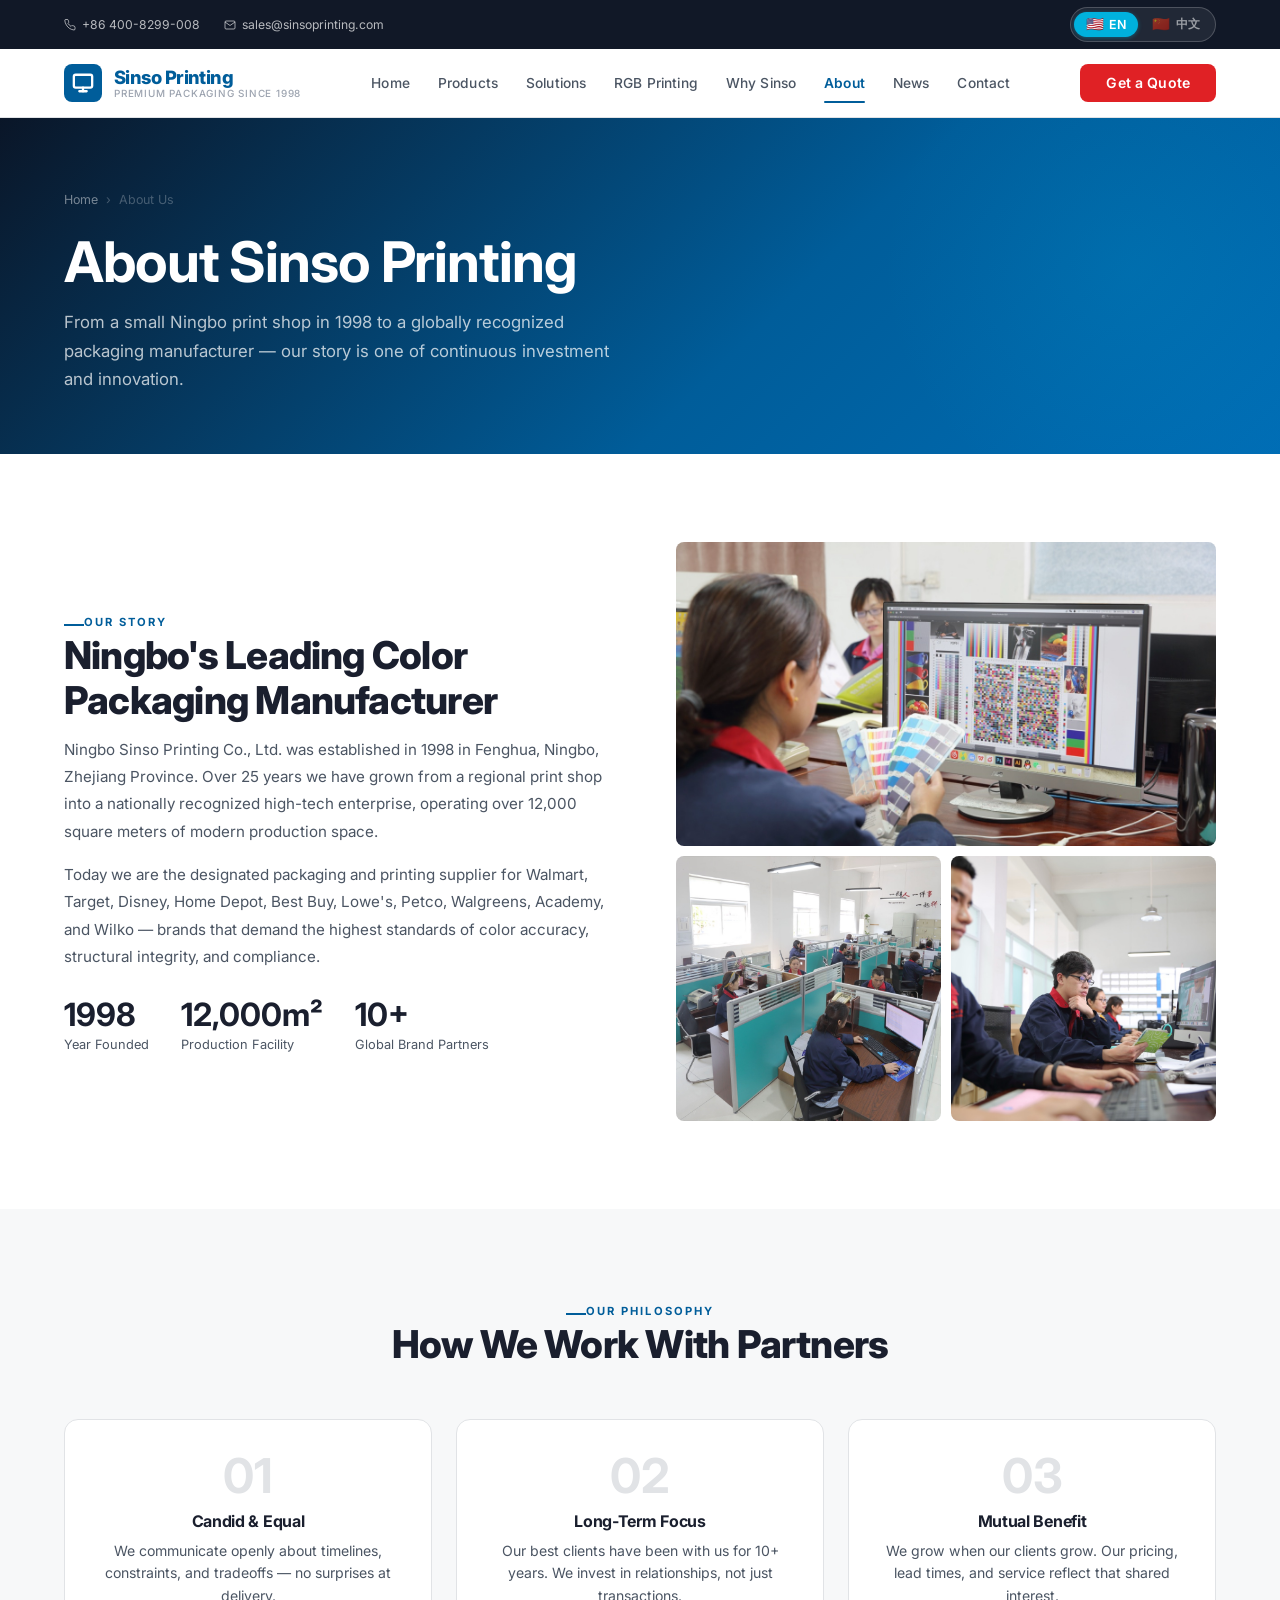
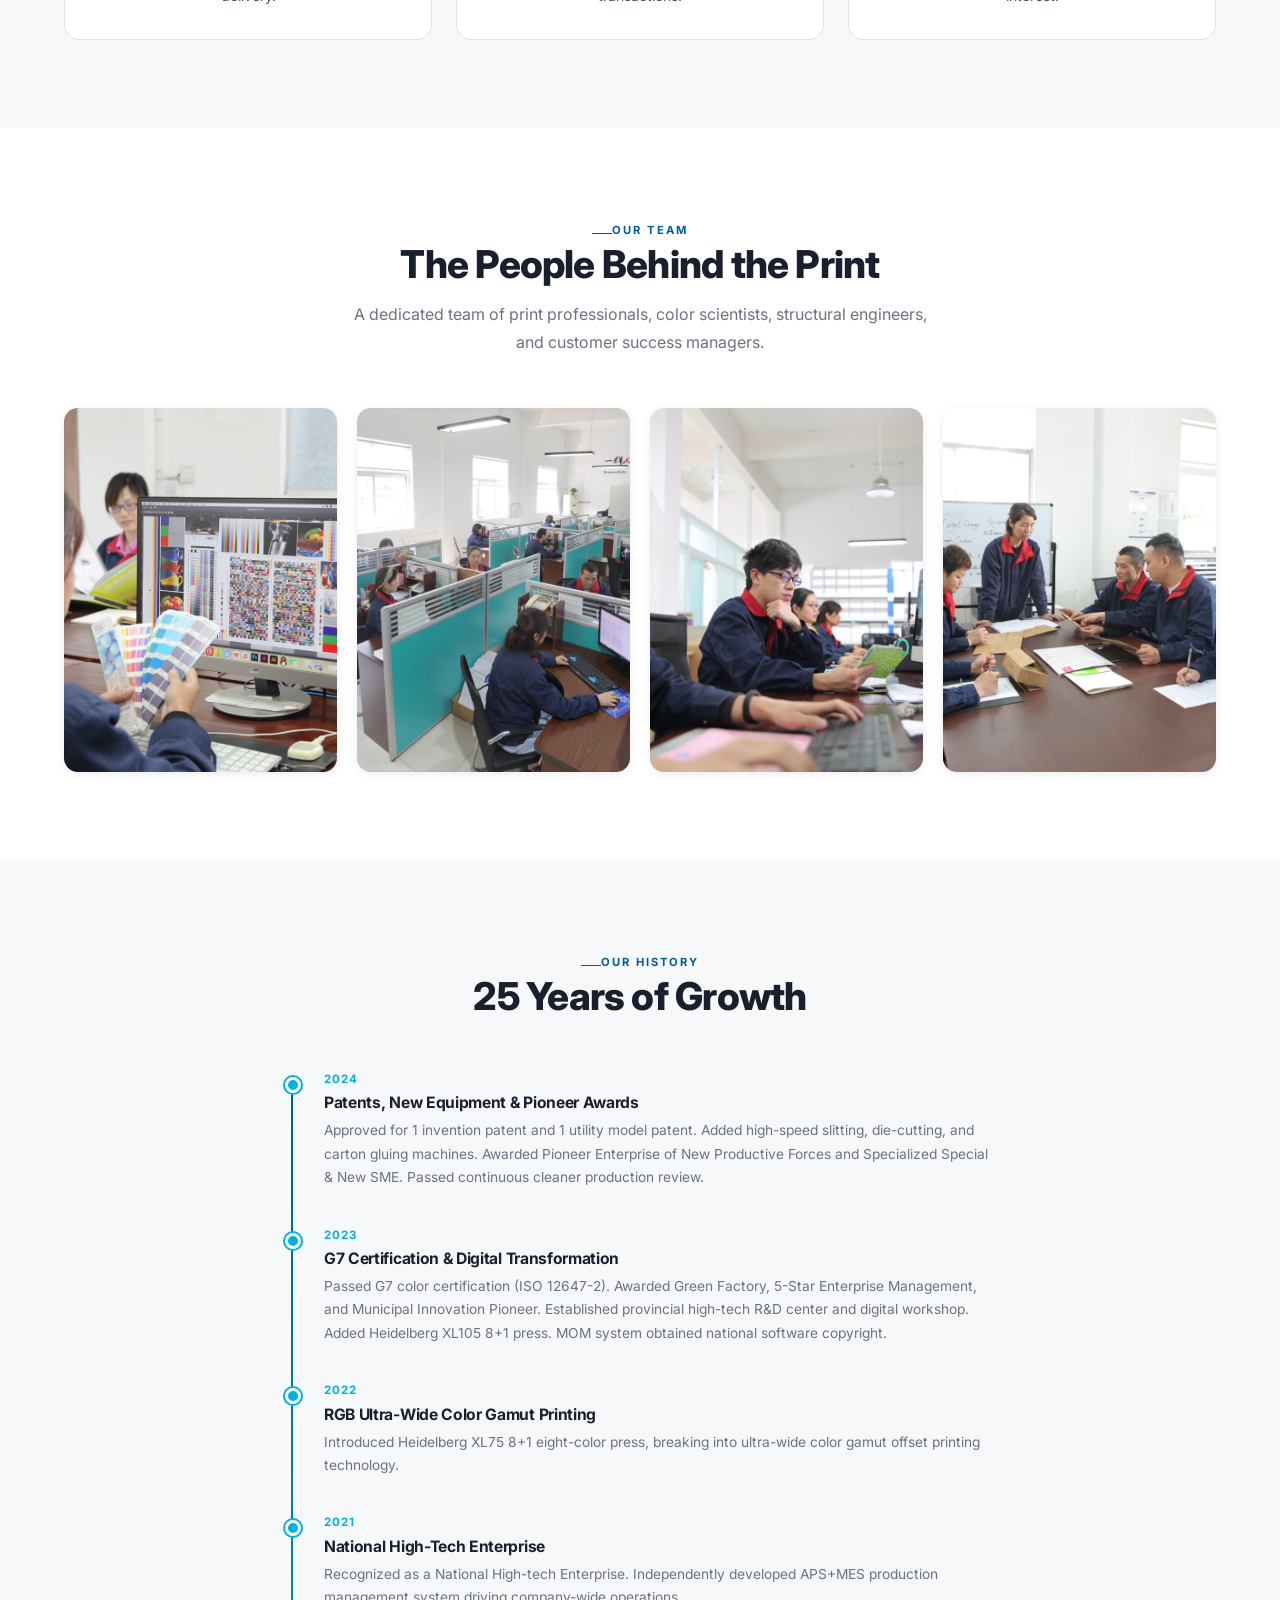
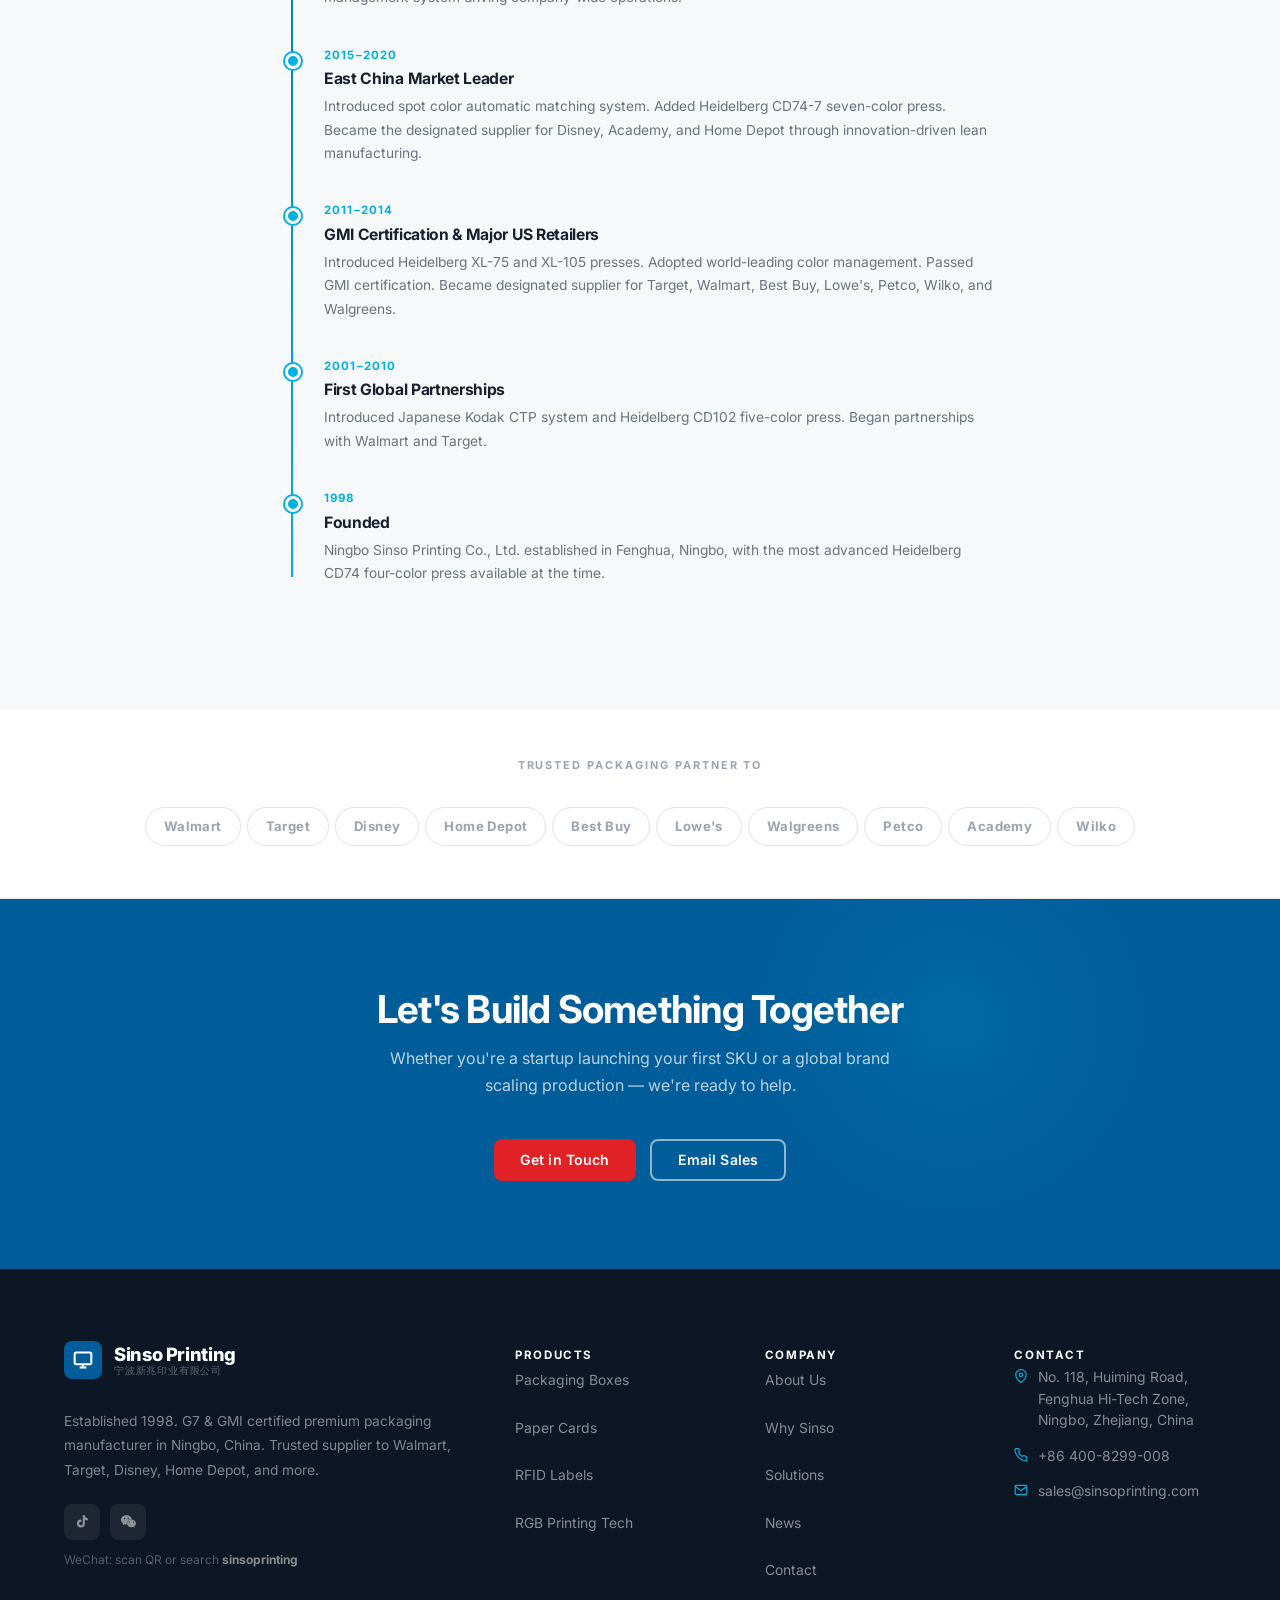
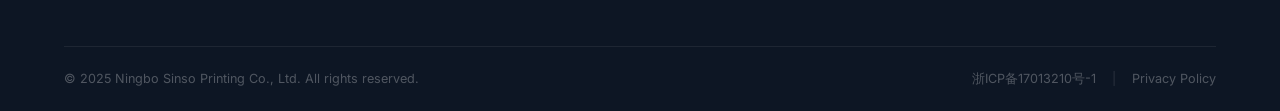
==== Company-Overview.html @ debda45d "Initial commit — Sinso Printing website redesign" ====
<!DOCTYPE html>
<html lang="en">
<head>
  <meta charset="UTF-8">
  <meta name="viewport" content="width=device-width, initial-scale=1.0">
  <title>About Us – Sinso Printing | Ningbo Packaging Manufacturer Since 1998</title>
  <meta name="description" content="Ningbo Sinso Printing Co., Ltd. — established 1998, 12,000m² facility, supplier to Walmart, Target, Disney, Home Depot. Learn our story, team, and values.">
  <link rel="canonical" href="https://www.sinsoprinting.com/Company-Overview.html">
  <link rel="alternate" hreflang="en" href="https://www.sinsoprinting.com/Company-Overview.html">
  <link rel="alternate" hreflang="zh-Hans" href="https://www.sinsoprinting.com/Company-Overview.html?lang=zh">
  <link rel="alternate" hreflang="x-default" href="https://www.sinsoprinting.com/Company-Overview.html">
  <script async src="https://www.googletagmanager.com/gtag/js?id=G-WV8VQYH642"></script>
  <script>window.dataLayer=window.dataLayer||[];function gtag(){dataLayer.push(arguments);}gtag('js',new Date());gtag('config','G-WV8VQYH642');</script>
  <link rel="stylesheet" href="css/main.css">
  <style>
    .about-intro-grid {
      display: grid;
      grid-template-columns: 1fr 1fr;
      gap: 72px;
      align-items: center;
    }
    .about-intro-imgs {
      display: grid;
      grid-template-columns: 1fr 1fr;
      gap: 10px;
    }
    .about-intro-imgs img {
      border-radius: var(--radius);
      aspect-ratio: 1;
      object-fit: cover;
    }
    .about-intro-imgs img:first-child {
      grid-column: 1 / -1;
      aspect-ratio: 16/9;
    }
    .value-grid {
      display: grid;
      grid-template-columns: repeat(3, 1fr);
      gap: 24px;
    }
    .value-card {
      padding: 32px 28px;
      border-radius: var(--radius-lg);
      background: var(--white);
      border: 1px solid var(--gray-200);
      text-align: center;
    }
    .value-num {
      font-size: 3rem;
      font-weight: 700;
      color: var(--gray-200);
      line-height: 1;
      margin-bottom: 12px;
    }
    .value-card h4 { color: var(--navy); margin-bottom: 10px; }
    .value-card p { font-size: 0.88rem; color: var(--gray-600); line-height: 1.6; }
    @media(max-width: 1024px) {
      .about-intro-grid { grid-template-columns: 1fr; gap: 40px; }
      .value-grid { grid-template-columns: 1fr 1fr; }
    }
    @media(max-width: 600px) {
      .value-grid { grid-template-columns: 1fr; }
    }
  </style>
</head>
<body>

<div id="header-mount"></div>

<div class="page-hero">
  <div class="container">
    <div class="page-hero-content">
      <div class="breadcrumb">
        <a href="index.html" data-lang="en">Home</a>
        <a href="index.html" data-lang="zh">首页</a>
        <span>›</span>
        <span data-lang="en">About Us</span>
        <span data-lang="zh">关于我们</span>
      </div>
      <h1 data-lang="en">About Sinso Printing</h1>
      <h1 data-lang="zh">关于新兆印业</h1>
      <p data-lang="en">From a small Ningbo print shop in 1998 to a globally recognized packaging manufacturer — our story is one of continuous investment and innovation.</p>
      <p data-lang="zh">从1998年宁波一家小型印刷厂，成长为全球知名包装制造商——我们的故事是持续投入与创新的历程。</p>
    </div>
  </div>
</div>

<!-- Company Intro -->
<section class="section">
  <div class="container">
    <div class="about-intro-grid">
      <div>
        <span class="eyebrow" data-lang="en">Our Story</span>
        <span class="eyebrow" data-lang="zh">我们的故事</span>
        <h2 class="section-title" data-lang="en">Ningbo's Leading Color Packaging Manufacturer</h2>
        <h2 class="section-title" data-lang="zh">华东地区彩印包装领跑者</h2>
        <p style="color:var(--gray-600);line-height:1.8;margin-bottom:16px;font-size:0.95rem;" data-lang="en">
          Ningbo Sinso Printing Co., Ltd. was established in 1998 in Fenghua, Ningbo, Zhejiang Province. Over 25 years we have grown from a regional print shop into a nationally recognized high-tech enterprise, operating over 12,000 square meters of modern production space.
        </p>
        <p style="color:var(--gray-600);line-height:1.8;margin-bottom:16px;font-size:0.95rem;" data-lang="zh">
          宁波新兆印业有限公司成立于1998年，位于浙江省宁波市奉化区。25年间，我们从一家区域印刷厂成长为国家认定的高新技术企业，拥有超过12,000平方米的现代化生产空间。
        </p>
        <p style="color:var(--gray-600);line-height:1.8;margin-bottom:28px;font-size:0.95rem;" data-lang="en">
          Today we are the designated packaging and printing supplier for Walmart, Target, Disney, Home Depot, Best Buy, Lowe's, Petco, Walgreens, Academy, and Wilko — brands that demand the highest standards of color accuracy, structural integrity, and compliance.
        </p>
        <p style="color:var(--gray-600);line-height:1.8;margin-bottom:28px;font-size:0.95rem;" data-lang="zh">
          如今，我们是沃尔玛、塔吉特、迪士尼、家得宝、百思买、Lowe's、Petco、Walgreens、Academy及Wilko的指定包装印刷供应商——这些品牌对色彩精准度、结构完整性和合规性要求最为严苛。
        </p>
        <div style="display:flex;gap:32px;flex-wrap:wrap;">
          <div>
            <div style="font-size:2rem;font-weight:700;color:var(--navy);line-height:1;">1998</div>
            <div style="font-size:0.8rem;color:var(--gray-600);margin-top:4px;" data-lang="en">Year Founded</div>
            <div style="font-size:0.8rem;color:var(--gray-600);margin-top:4px;" data-lang="zh">创立年份</div>
          </div>
          <div>
            <div style="font-size:2rem;font-weight:700;color:var(--navy);line-height:1;">12,000m²</div>
            <div style="font-size:0.8rem;color:var(--gray-600);margin-top:4px;" data-lang="en">Production Facility</div>
            <div style="font-size:0.8rem;color:var(--gray-600);margin-top:4px;" data-lang="zh">生产基地</div>
          </div>
          <div>
            <div style="font-size:2rem;font-weight:700;color:var(--navy);line-height:1;">10+</div>
            <div style="font-size:0.8rem;color:var(--gray-600);margin-top:4px;" data-lang="en">Global Brand Partners</div>
            <div style="font-size:0.8rem;color:var(--gray-600);margin-top:4px;" data-lang="zh">全球品牌合作伙伴</div>
          </div>
        </div>
      </div>
      <div class="about-intro-imgs">
        <img src="images/team/A70A9425.jpg" alt="Sinso Printing team" loading="lazy">
        <img src="images/team/A70A9250.jpg" alt="Sinso Printing operations" loading="lazy">
        <img src="images/team/A70A9392.jpg" alt="Sinso Printing facility" loading="lazy">
      </div>
    </div>
  </div>
</section>

<!-- Values -->
<section class="section section--gray">
  <div class="container">
    <div class="section-header centered">
      <span class="eyebrow" data-lang="en">Our Philosophy</span>
      <span class="eyebrow" data-lang="zh">我们的理念</span>
      <h2 class="section-title" data-lang="en">How We Work With Partners</h2>
      <h2 class="section-title" data-lang="zh">我们如何与合作伙伴共事</h2>
    </div>
    <div class="value-grid">
      <div class="value-card">
        <div class="value-num">01</div>
        <h4 data-lang="en">Candid &amp; Equal</h4>
        <h4 data-lang="zh">坦诚平等</h4>
        <p data-lang="en">We communicate openly about timelines, constraints, and tradeoffs — no surprises at delivery.</p>
        <p data-lang="zh">我们对时间线、限制和权衡保持开放沟通——交货时无意外。</p>
      </div>
      <div class="value-card">
        <div class="value-num">02</div>
        <h4 data-lang="en">Long-Term Focus</h4>
        <h4 data-lang="zh">长期合作</h4>
        <p data-lang="en">Our best clients have been with us for 10+ years. We invest in relationships, not just transactions.</p>
        <p data-lang="zh">我们最好的客户与我们合作超过10年。我们投入于关系，而不仅仅是交易。</p>
      </div>
      <div class="value-card">
        <div class="value-num">03</div>
        <h4 data-lang="en">Mutual Benefit</h4>
        <h4 data-lang="zh">互利共赢</h4>
        <p data-lang="en">We grow when our clients grow. Our pricing, lead times, and service reflect that shared interest.</p>
        <p data-lang="zh">客户成长，我们也成长。我们的定价、交货期和服务体现这种共同利益。</p>
      </div>
    </div>
  </div>
</section>

<!-- Team -->
<section class="section">
  <div class="container">
    <div class="section-header centered">
      <span class="eyebrow" data-lang="en">Our Team</span>
      <span class="eyebrow" data-lang="zh">我们的团队</span>
      <h2 class="section-title" data-lang="en">The People Behind the Print</h2>
      <h2 class="section-title" data-lang="zh">印刷背后的人</h2>
      <p class="section-desc" data-lang="en">A dedicated team of print professionals, color scientists, structural engineers, and customer success managers.</p>
      <p class="section-desc" data-lang="zh">一支由印刷专业人员、色彩科学家、结构工程师和客户成功经理组成的专业团队。</p>
    </div>
    <div class="team-grid">
      <div class="team-card">
        <div class="team-card-img">
          <img src="images/team/A70A9425.jpg" alt="Sinso team member" loading="lazy">
        </div>
      </div>
      <div class="team-card">
        <div class="team-card-img">
          <img src="images/team/A70A9250.jpg" alt="Sinso team member" loading="lazy">
        </div>
      </div>
      <div class="team-card">
        <div class="team-card-img">
          <img src="images/team/A70A9392.jpg" alt="Sinso team member" loading="lazy">
        </div>
      </div>
      <div class="team-card">
        <div class="team-card-img">
          <img src="images/team/A70A9495.jpg" alt="Sinso team member" loading="lazy">
        </div>
      </div>
    </div>
  </div>
</section>

<!-- Timeline -->
<section class="section section--gray">
  <div class="container">
    <div class="section-header centered">
      <span class="eyebrow" data-lang="en">Our History</span>
      <span class="eyebrow" data-lang="zh">发展历程</span>
      <h2 class="section-title" data-lang="en">25 Years of Growth</h2>
      <h2 class="section-title" data-lang="zh">25年发展历程</h2>
    </div>
    <div style="max-width:720px;margin:0 auto;">
      <div class="timeline">

        <div class="timeline-item">
          <div class="timeline-year">2024</div>
          <h4 data-lang="en">Patents, New Equipment &amp; Pioneer Awards</h4>
          <h4 data-lang="zh">专利、新设备及先锋奖项</h4>
          <p data-lang="en">Approved for 1 invention patent and 1 utility model patent. Added high-speed slitting, die-cutting, and carton gluing machines. Awarded Pioneer Enterprise of New Productive Forces and Specialized Special &amp; New SME. Passed continuous cleaner production review.</p>
          <p data-lang="zh">成功获批1项发明专利及1项实用新型专利。新增高速分切机、全自动模切机和高速糊盒机。荣获新质生产力先锋企业及专精特新中小企业称号。通过持续清洁生产评审。</p>
        </div>

        <div class="timeline-item">
          <div class="timeline-year">2023</div>
          <h4 data-lang="en">G7 Certification &amp; Digital Transformation</h4>
          <h4 data-lang="zh">G7认证及数字化转型</h4>
          <p data-lang="en">Passed G7 color certification (ISO 12647-2). Awarded Green Factory, 5-Star Enterprise Management, and Municipal Innovation Pioneer. Established provincial high-tech R&amp;D center and digital workshop. Added Heidelberg XL105 8+1 press. MOM system obtained national software copyright.</p>
          <p data-lang="zh">通过G7色彩认证（ISO 12647-2）。获评绿色工厂、五星级企业管理奖及市级创新先锋。成立省级高新技术企业研究中心和数字化车间。新增海德堡XL105 8+1印刷机。MOM系统获国家版权局软件著作权。</p>
        </div>

        <div class="timeline-item">
          <div class="timeline-year">2022</div>
          <h4 data-lang="en">RGB Ultra-Wide Color Gamut Printing</h4>
          <h4 data-lang="zh">RGB超广色域印刷</h4>
          <p data-lang="en">Introduced Heidelberg XL75 8+1 eight-color press, breaking into ultra-wide color gamut offset printing technology.</p>
          <p data-lang="zh">引进海德堡XL75 8+1八色机，突破传统印刷，踏入超广色域胶印新技术领域。</p>
        </div>

        <div class="timeline-item">
          <div class="timeline-year">2021</div>
          <h4 data-lang="en">National High-Tech Enterprise</h4>
          <h4 data-lang="zh">国家高新技术企业</h4>
          <p data-lang="en">Recognized as a National High-tech Enterprise. Independently developed APS+MES production management system driving company-wide operations.</p>
          <p data-lang="zh">获评国家高新技术企业。自主研发APS+MES系统，驱动全公司生产管理。</p>
        </div>

        <div class="timeline-item">
          <div class="timeline-year">2015–2020</div>
          <h4 data-lang="en">East China Market Leader</h4>
          <h4 data-lang="zh">华东地区彩印包装领跑者</h4>
          <p data-lang="en">Introduced spot color automatic matching system. Added Heidelberg CD74-7 seven-color press. Became the designated supplier for Disney, Academy, and Home Depot through innovation-driven lean manufacturing.</p>
          <p data-lang="zh">引进专色油墨自动配色系统。购入海德堡CD74-7七色机。通过创新管理和精益生产，成为迪士尼、Academy及家得宝指定供应商。</p>
        </div>

        <div class="timeline-item">
          <div class="timeline-year">2011–2014</div>
          <h4 data-lang="en">GMI Certification &amp; Major US Retailers</h4>
          <h4 data-lang="zh">GMI认证及进入美国主流零售商</h4>
          <p data-lang="en">Introduced Heidelberg XL-75 and XL-105 presses. Adopted world-leading color management. Passed GMI certification. Became designated supplier for Target, Walmart, Best Buy, Lowe's, Petco, Wilko, and Walgreens.</p>
          <p data-lang="zh">引进海德堡XL-75及XL-105印刷机。采用国际最前端色彩管理系统。通过GMI认证。成为塔吉特、沃尔玛、百思买、Lowe's、Petco、Wilko及Walgreens指定供应商。</p>
        </div>

        <div class="timeline-item">
          <div class="timeline-year">2001–2010</div>
          <h4 data-lang="en">First Global Partnerships</h4>
          <h4 data-lang="zh">首个全球合作伙伴关系</h4>
          <p data-lang="en">Introduced Japanese Kodak CTP system and Heidelberg CD102 five-color press. Began partnerships with Walmart and Target.</p>
          <p data-lang="zh">引进日本柯达CTP制版系统和海德堡CD102五色机。开始与沃尔玛和塔吉特建立合作关系。</p>
        </div>

        <div class="timeline-item">
          <div class="timeline-year">1998</div>
          <h4 data-lang="en">Founded</h4>
          <h4 data-lang="zh">创立</h4>
          <p data-lang="en">Ningbo Sinso Printing Co., Ltd. established in Fenghua, Ningbo, with the most advanced Heidelberg CD74 four-color press available at the time.</p>
          <p data-lang="zh">宁波新兆印业有限公司在宁波奉化成立，配备当时最先进的海德堡CD74四色机。</p>
        </div>

      </div>
    </div>
  </div>
</section>

<!-- Clients -->
<div class="clients-section">
  <div class="container">
    <p class="clients-eyebrow" data-lang="en">Trusted Packaging Partner To</p>
    <p class="clients-eyebrow" data-lang="zh">全球知名品牌指定供应商</p>
    <div class="clients-grid">
      <span class="client-badge">Walmart</span>
      <span class="client-badge">Target</span>
      <span class="client-badge">Disney</span>
      <span class="client-badge">Home Depot</span>
      <span class="client-badge">Best Buy</span>
      <span class="client-badge">Lowe's</span>
      <span class="client-badge">Walgreens</span>
      <span class="client-badge">Petco</span>
      <span class="client-badge">Academy</span>
      <span class="client-badge">Wilko</span>
    </div>
  </div>
</div>

<section class="contact-cta-section">
  <div class="container">
    <h2 data-lang="en">Let's Build Something Together</h2>
    <h2 data-lang="zh">让我们共同创造</h2>
    <p data-lang="en">Whether you're a startup launching your first SKU or a global brand scaling production — we're ready to help.</p>
    <p data-lang="zh">无论您是推出首个SKU的初创公司，还是扩大生产规模的全球品牌，我们都准备好为您提供帮助。</p>
    <div class="contact-actions">
      <a href="contactus.html" class="btn btn-primary" data-lang="en">Get in Touch</a>
      <a href="contactus.html" class="btn btn-primary" data-lang="zh">联系我们</a>
      <a href="mailto:sales@sinsoprinting.com" class="btn btn-outline" data-lang="en">Email Sales</a>
      <a href="mailto:sales@sinsoprinting.com" class="btn btn-outline" data-lang="zh">发送邮件</a>
    </div>
  </div>
</section>

<div id="footer-mount"></div>
<script src="js/components.js"></script>
<script src="js/main.js"></script>
</body>
</html>
---- css/main.css ----
/* =========================================================
   Sinso Printing — Main Stylesheet
   Brand colors: #005d9a (blue) · #00b1dd (cyan) · #e02125 (red CTA)
   ========================================================= */

@import url('https://fonts.googleapis.com/css2?family=Inter:wght@300;400;500;600;700;800&display=swap');

/* --- CSS Custom Properties --- */
:root {
  /* Brand palette (from sinsoprinting.com) */
  --blue:        #005d9a;
  --blue-dark:   #004577;
  --blue-mid:    #006db5;
  --blue-light:  #e8f3fb;
  --cyan:        #00b1dd;
  --cyan-dark:   #0090b5;
  --red:         #e02125;
  --red-hover:   #c01920;

  /* Neutrals */
  --white:       #ffffff;
  --gray-50:     #f7f8f9;
  --gray-100:    #f0f1f2;
  --gray-200:    #e1e3e6;
  --gray-300:    #c8cdd3;
  --gray-400:    #9ca3af;
  --gray-500:    #6b7280;
  --gray-600:    #4b5563;
  --gray-700:    #374151;
  --gray-800:    #1f2937;
  --gray-900:    #111827;
  --text:        #1a1f2e;

  /* Design tokens */
  --radius-sm:   4px;
  --radius:      8px;
  --radius-lg:   14px;
  --radius-xl:   20px;
  --shadow-xs:   0 1px 2px rgba(0,0,0,0.06);
  --shadow-sm:   0 2px 8px rgba(0,0,0,0.08);
  --shadow-md:   0 4px 20px rgba(0,0,0,0.10);
  --shadow-lg:   0 8px 40px rgba(0,0,0,0.14);
  --shadow-blue: 0 4px 20px rgba(0,93,154,0.25);
  --shadow-red:  0 4px 20px rgba(224,33,37,0.30);
  --transition:  0.2s ease;
  --max-w:       1200px;
}

/* --- Reset --- */
*, *::before, *::after { box-sizing: border-box; margin: 0; padding: 0; }
html { scroll-behavior: smooth; }
body {
  font-family: 'Inter', -apple-system, BlinkMacSystemFont, 'PingFang SC', 'Hiragino Sans GB', 'Microsoft YaHei', 'Noto Sans SC', sans-serif;
  font-size: 16px;
  line-height: 1.6;
  color: var(--text);
  background: var(--white);
  -webkit-font-smoothing: antialiased;
  -moz-osx-font-smoothing: grayscale;
}
img { max-width: 100%; height: auto; display: block; }
a { color: inherit; text-decoration: none; }
ul { list-style: none; }

/* --- Utility --- */
.container { max-width: var(--max-w); margin: 0 auto; padding: 0 24px; }
.section { padding: 88px 0; }
.section--gray { background: var(--gray-50); }
.section--blue { background: var(--blue); color: var(--white); }
.text-center { text-align: center; }
.visually-hidden { position: absolute; width: 1px; height: 1px; overflow: hidden; clip: rect(0,0,0,0); }

/* --- Typography --- */
h1, h2, h3, h4, h5 { line-height: 1.15; font-weight: 700; letter-spacing: -0.02em; }
h1 { font-size: clamp(2rem, 4.5vw, 3.5rem); }
h2 { font-size: clamp(1.65rem, 3vw, 2.4rem); }
h3 { font-size: clamp(1.1rem, 2vw, 1.3rem); }

.eyebrow {
  display: inline-flex;
  align-items: center;
  gap: 10px;
  font-size: 0.7rem;
  font-weight: 700;
  letter-spacing: 0.18em;
  text-transform: uppercase;
  color: var(--blue);
  margin-bottom: 16px;
}
.eyebrow::before {
  content: '';
  display: inline-block;
  width: 20px;
  height: 1.5px;
  background: var(--blue);
  flex-shrink: 0;
}

.section-header { margin-bottom: 52px; }
.section-header.centered { text-align: center; }
.section-header.centered .section-desc { margin: 0 auto; }
.section-title {
  font-size: clamp(1.65rem, 3vw, 2.4rem);
  font-weight: 800;
  color: var(--text);
  margin-bottom: 14px;
  line-height: 1.15;
  letter-spacing: -0.02em;
}
.section-title--light { color: var(--white); }
.section-desc {
  font-size: 1rem;
  color: var(--gray-500);
  max-width: 580px;
  line-height: 1.75;
}
.section-desc--light { color: rgba(255,255,255,0.7); }

/* --- Buttons --- */
.btn {
  display: inline-flex;
  align-items: center;
  justify-content: center;
  gap: 8px;
  padding: 12px 26px;
  border-radius: var(--radius);
  font-size: 0.88rem;
  font-weight: 600;
  cursor: pointer;
  border: none;
  font-family: inherit;
  transition: all var(--transition);
  white-space: nowrap;
  line-height: 1;
  letter-spacing: 0.01em;
}
.btn:hover { opacity: 0.88; }
.btn:active { opacity: 1; }

.btn-primary {
  background: var(--red);
  color: var(--white);
}
.btn-primary:hover { background: var(--red-hover); opacity: 1; }

.btn-blue {
  background: var(--blue);
  color: var(--white);
}
.btn-blue:hover { background: var(--blue-dark); opacity: 1; }

.btn-outline {
  background: transparent;
  border: 2px solid rgba(255,255,255,0.55);
  color: var(--white);
}
.btn-outline:hover { background: rgba(255,255,255,0.1); border-color: rgba(255,255,255,0.9); }

.btn-outline--dark {
  background: transparent;
  border: 2px solid var(--blue);
  color: var(--blue);
}
.btn-outline--dark:hover { background: var(--blue); color: var(--white); box-shadow: var(--shadow-blue); }

/* =========================================================
   TOP BAR
   ========================================================= */
.top-bar {
  background: var(--gray-900);
  color: rgba(255,255,255,0.6);
  font-size: 0.76rem;
  padding: 7px 0;
}
.top-bar .container {
  display: flex;
  justify-content: space-between;
  align-items: center;
  gap: 16px;
  flex-wrap: wrap;
}
.top-bar a { color: rgba(255,255,255,0.7); transition: color var(--transition); }
.top-bar a:hover { color: var(--cyan); }
.top-bar-left { display: flex; gap: 24px; align-items: center; }
.top-bar-right { display: flex; gap: 16px; align-items: center; }
.top-bar-item { display: flex; align-items: center; gap: 6px; }

/* =========================================================
   LANGUAGE TOGGLE — PROMINENT PILL
   ========================================================= */
.lang-toggle {
  display: flex;
  align-items: center;
  background: rgba(255,255,255,0.07);
  border: 1px solid rgba(255,255,255,0.2);
  border-radius: 100px;
  padding: 3px;
  gap: 2px;
}
.lang-btn {
  display: flex;
  align-items: center;
  gap: 5px;
  background: transparent;
  color: rgba(255,255,255,0.55);
  border: none;
  padding: 5px 12px;
  font-size: 0.78rem;
  font-weight: 600;
  cursor: pointer;
  font-family: inherit;
  border-radius: 100px;
  transition: all 0.18s ease;
  white-space: nowrap;
  letter-spacing: 0.02em;
}
.lang-btn .flag { font-size: 0.9rem; line-height: 1; }
.lang-btn.active {
  background: var(--cyan);
  color: var(--white);
  box-shadow: 0 1px 4px rgba(0,177,221,0.4);
}
.lang-btn:hover:not(.active) { color: var(--white); background: rgba(255,255,255,0.12); }

/* Mobile nav lang buttons */
.header-lang-btn {
  display: flex;
  align-items: center;
  gap: 5px;
  background: transparent;
  color: var(--gray-500);
  border: 1px solid var(--gray-200);
  padding: 8px 14px;
  font-size: 0.84rem;
  font-weight: 600;
  cursor: pointer;
  font-family: inherit;
  border-radius: var(--radius);
  transition: all 0.18s ease;
  white-space: nowrap;
}
.header-lang-btn .flag { font-size: 0.95rem; line-height: 1; }
.header-lang-btn.active {
  background: var(--blue);
  color: var(--white);
  border-color: var(--blue);
}
.header-lang-btn:hover:not(.active) { color: var(--blue); border-color: var(--blue); }

/* =========================================================
   HEADER / NAV
   ========================================================= */
.site-header {
  background: var(--white);
  border-bottom: 1px solid var(--gray-200);
  position: sticky;
  top: 0;
  z-index: 200;
}
.header-inner {
  display: flex;
  align-items: center;
  justify-content: space-between;
  height: 68px;
  gap: 24px;
}

/* Logo */
.logo {
  display: flex;
  align-items: center;
  gap: 12px;
  flex-shrink: 0;
  text-decoration: none;
}
.logo-mark {
  width: 38px;
  height: 38px;
  background: var(--blue);
  border-radius: 8px;
  display: flex;
  align-items: center;
  justify-content: center;
  flex-shrink: 0;
}
.logo-text { display: flex; flex-direction: column; line-height: 1.2; }
.logo-name {
  font-size: 1.15rem;
  font-weight: 800;
  color: var(--blue);
  letter-spacing: -0.03em;
}
.logo-tagline {
  font-size: 0.62rem;
  font-weight: 500;
  color: var(--gray-400);
  letter-spacing: 0.08em;
  text-transform: uppercase;
}

/* Nav */
.main-nav { display: flex; gap: 0; flex: 1; justify-content: center; }
.nav-link {
  padding: 8px 14px;
  border-radius: 0;
  font-size: 0.86rem;
  font-weight: 500;
  color: var(--gray-600);
  transition: color var(--transition);
  white-space: nowrap;
  position: relative;
  letter-spacing: 0.01em;
}
.nav-link:hover { color: var(--blue); background: none; }
.nav-link.active {
  color: var(--blue);
  font-weight: 600;
  background: none;
}
.nav-link.active::after {
  content: '';
  position: absolute;
  bottom: -1px;
  left: 14px;
  right: 14px;
  height: 2px;
  background: var(--blue);
  border-radius: 2px;
}

.header-right {
  display: flex;
  align-items: center;
  gap: 12px;
  flex-shrink: 0;
}

.nav-toggle {
  display: none;
  background: none;
  border: none;
  cursor: pointer;
  padding: 8px;
  color: var(--blue);
  border-radius: var(--radius);
  transition: background var(--transition);
}
.nav-toggle:hover { background: var(--blue-light); }

/* Mobile nav */
.mobile-nav {
  display: none;
  flex-direction: column;
  padding: 12px 0 16px;
  border-top: 1px solid var(--gray-100);
  gap: 2px;
}
.mobile-nav.open { display: flex; }
.mobile-lang {
  display: flex;
  gap: 8px;
  padding: 8px 4px;
  border-bottom: 1px solid var(--gray-100);
  margin-bottom: 6px;
}

/* =========================================================
   HERO
   ========================================================= */
.hero {
  position: relative;
  min-height: 620px;
  display: flex;
  align-items: center;
  overflow: hidden;
  background: #0d1f38;
}

/* Product image mosaic behind hero */
.hero-mosaic {
  position: absolute;
  inset: 0;
  display: grid;
  grid-template-columns: repeat(5, 1fr);
  grid-template-rows: 1fr 1fr;
  gap: 3px;
  opacity: 0.30;
}
.hero-mosaic img {
  width: 100%;
  height: 100%;
  object-fit: cover;
}

/* Gradient overlay */
.hero-overlay {
  position: absolute;
  inset: 0;
  background: linear-gradient(
    110deg,
    #0d1f38 0%,
    rgba(0,30,65,0.94) 45%,
    rgba(0,93,154,0.55) 100%
  );
}

/* Cyan diagonal accent */
.hero-accent {
  position: absolute;
  top: 0;
  right: 0;
  width: 40%;
  height: 100%;
  background: linear-gradient(135deg, transparent 50%, rgba(0,177,221,0.08) 100%);
  pointer-events: none;
}

.hero-content {
  position: relative;
  z-index: 2;
  padding: 96px 0;
  max-width: 700px;
}
.hero h1 {
  color: var(--white);
  margin-bottom: 22px;
  font-size: clamp(2.1rem, 5vw, 3.4rem);
  font-weight: 800;
  line-height: 1.15;
  letter-spacing: -0.02em;
}
.hero h1 em {
  font-style: normal;
  color: var(--cyan);
  position: relative;
}
.hero-desc {
  font-size: 1.05rem;
  color: rgba(255,255,255,0.78);
  margin-bottom: 40px;
  max-width: 560px;
  line-height: 1.75;
}
.hero-actions { display: flex; gap: 14px; flex-wrap: wrap; }

.hero-stats {
  display: grid;
  grid-template-columns: repeat(4, 1fr);
  gap: 0;
  margin-top: 60px;
  padding-top: 40px;
  border-top: 1px solid rgba(255,255,255,0.12);
}
.hero-stat {
  padding: 0 24px 0 0;
  border-right: 1px solid rgba(255,255,255,0.1);
}
.hero-stat:first-child { padding-left: 0; }
.hero-stat:last-child { border-right: none; }
.hero-stat-num {
  font-size: 1.9rem;
  font-weight: 800;
  color: var(--cyan);
  line-height: 1;
  letter-spacing: -0.02em;
}
.hero-stat-label {
  font-size: 0.75rem;
  color: rgba(255,255,255,0.55);
  margin-top: 5px;
  line-height: 1.4;
}

/* =========================================================
   CLIENT LOGOS
   ========================================================= */
.clients-section {
  background: var(--white);
  border-bottom: 1px solid var(--gray-200);
  padding: 48px 0 52px;
}
.clients-eyebrow {
  text-align: center;
  font-size: 0.68rem;
  font-weight: 700;
  letter-spacing: 0.18em;
  text-transform: uppercase;
  color: var(--gray-400);
  margin-bottom: 32px;
}
/* Legacy badge (fallback) */
.clients-grid {
  display: flex;
  flex-wrap: wrap;
  justify-content: center;
  align-items: center;
  gap: 8px 6px;
}
.client-badge {
  display: flex;
  align-items: center;
  padding: 8px 18px;
  border: 1.5px solid var(--gray-200);
  border-radius: 100px;
  font-size: 0.82rem;
  font-weight: 700;
  color: var(--gray-400);
  letter-spacing: 0.03em;
  transition: all var(--transition);
  white-space: nowrap;
  background: var(--white);
}
.client-badge:hover {
  color: var(--blue);
  border-color: var(--blue);
  background: var(--blue-light);
}
/* Logo grid */
.logo-grid {
  display: grid;
  grid-template-columns: repeat(8, 1fr);
  gap: 12px;
}
.logo-card {
  background: var(--white);
  border: 1px solid var(--gray-200);
  border-radius: var(--radius);
  display: flex;
  align-items: center;
  justify-content: center;
  padding: 14px 10px;
  height: 64px;
  transition: border-color var(--transition), box-shadow var(--transition);
  overflow: hidden;
}
.logo-card:hover {
  border-color: var(--blue);
  box-shadow: var(--shadow-xs);
}
.logo-card img {
  max-width: 100%;
  max-height: 36px;
  width: auto;
  height: auto;
  object-fit: contain;
  display: block;
}
@media (max-width: 1024px) {
  .logo-grid { grid-template-columns: repeat(6, 1fr); }
}
@media (max-width: 640px) {
  .logo-grid { grid-template-columns: repeat(4, 1fr); gap: 8px; }
  .logo-card { height: 52px; padding: 10px 8px; }
}

/* =========================================================
   STATS BAR
   ========================================================= */
.stats-bar {
  background: var(--blue);
  padding: 48px 0;
  position: relative;
  overflow: hidden;
}
.stats-bar::before {
  content: '';
  position: absolute;
  top: -80px; right: -80px;
  width: 320px; height: 320px;
  border-radius: 50%;
  background: rgba(0,177,221,0.12);
  pointer-events: none;
}
.stats-bar::after {
  content: '';
  position: absolute;
  bottom: -60px; left: 10%;
  width: 200px; height: 200px;
  border-radius: 50%;
  background: rgba(255,255,255,0.04);
  pointer-events: none;
}
.stats-grid {
  display: grid;
  grid-template-columns: repeat(4, 1fr);
  gap: 32px;
  text-align: center;
  position: relative;
  z-index: 1;
}
.stat-item { color: var(--white); }
.stat-num {
  font-size: 2.4rem;
  font-weight: 800;
  color: var(--white);
  line-height: 1;
  letter-spacing: -0.02em;
}
.stat-accent { color: var(--cyan); }
.stat-label {
  font-size: 0.78rem;
  color: rgba(255,255,255,0.6);
  margin-top: 7px;
  letter-spacing: 0.03em;
}

/* =========================================================
   CATEGORY GRID
   ========================================================= */
.category-grid {
  display: grid;
  grid-template-columns: repeat(3, 1fr);
  gap: 20px;
}
.category-card {
  position: relative;
  border-radius: var(--radius-lg);
  overflow: hidden;
  aspect-ratio: 3/4;
  cursor: pointer;
  display: block;
}
.category-card img {
  width: 100%;
  height: 100%;
  object-fit: cover;
  transition: transform 0.55s cubic-bezier(0.25, 0.46, 0.45, 0.94);
}
.category-card:hover img { transform: scale(1.06); }
.category-card-overlay {
  position: absolute;
  inset: 0;
  background: linear-gradient(to top, rgba(10,20,45,0.92) 0%, rgba(10,20,45,0.1) 55%);
  display: flex;
  flex-direction: column;
  justify-content: flex-end;
  padding: 28px 24px;
  transition: background var(--transition);
}
.category-card:hover .category-card-overlay {
  background: linear-gradient(to top, rgba(0,93,154,0.88) 0%, rgba(0,93,154,0.15) 60%);
}
.category-card-num {
  font-size: 0.68rem;
  font-weight: 700;
  letter-spacing: 0.14em;
  text-transform: uppercase;
  color: var(--cyan);
  margin-bottom: 6px;
}
.category-card-title {
  font-size: 1.35rem;
  font-weight: 700;
  color: var(--white);
  margin-bottom: 8px;
}
.category-card-desc {
  font-size: 0.83rem;
  color: rgba(255,255,255,0.78);
  line-height: 1.5;
  margin-bottom: 14px;
}
.category-card-arrow {
  display: flex;
  align-items: center;
  gap: 6px;
  font-size: 0.8rem;
  font-weight: 600;
  color: var(--cyan);
  opacity: 0;
  transform: translateX(-8px);
  transition: opacity var(--transition), transform var(--transition);
}
.category-card:hover .category-card-arrow { opacity: 1; transform: translateX(0); }

/* =========================================================
   PRODUCT CARDS
   ========================================================= */
.product-grid {
  display: grid;
  grid-template-columns: repeat(auto-fill, minmax(260px, 1fr));
  gap: 24px;
}
.product-card {
  border-radius: var(--radius-lg);
  overflow: hidden;
  background: var(--white);
  border: 1px solid var(--gray-200);
  transition: border-color 0.22s ease, box-shadow 0.22s ease;
}
.product-card:hover {
  border-color: var(--blue);
  box-shadow: var(--shadow-sm);
}
.product-card-img {
  aspect-ratio: 4/3;
  overflow: hidden;
  position: relative;
  background: var(--gray-100);
}
.product-card-img img {
  width: 100%;
  height: 100%;
  object-fit: cover;
  transition: transform 0.45s ease;
}
.product-card:hover .product-card-img img { transform: scale(1.05); }
.product-card-body { padding: 18px 20px 22px; }
.product-card-tag {
  font-size: 0.67rem;
  font-weight: 700;
  letter-spacing: 0.12em;
  text-transform: uppercase;
  color: var(--cyan);
  margin-bottom: 7px;
}
.product-card-title {
  font-size: 0.98rem;
  font-weight: 700;
  color: var(--text);
  margin-bottom: 6px;
}
.product-card-desc {
  font-size: 0.83rem;
  color: var(--gray-500);
  line-height: 1.55;
}

/* =========================================================
   TECH / RGB SECTION
   ========================================================= */
.tech-section {
  background: linear-gradient(135deg, #0a1628 0%, #0d2040 60%, #0a3060 100%);
  color: var(--white);
  padding: 96px 0;
  position: relative;
  overflow: hidden;
}
.tech-section::before {
  content: '';
  position: absolute;
  top: -150px; right: -100px;
  width: 600px; height: 600px;
  background: radial-gradient(circle, rgba(0,177,221,0.10) 0%, transparent 65%);
  pointer-events: none;
}
.tech-section::after {
  content: '';
  position: absolute;
  bottom: -100px; left: -50px;
  width: 400px; height: 400px;
  background: radial-gradient(circle, rgba(0,93,154,0.15) 0%, transparent 65%);
  pointer-events: none;
}
.tech-grid {
  display: grid;
  grid-template-columns: 1fr 1fr;
  gap: 80px;
  align-items: center;
  position: relative;
  z-index: 1;
}
.tech-features { display: flex; flex-direction: column; gap: 28px; margin-top: 36px; }
.tech-feature {
  display: flex;
  gap: 18px;
  align-items: flex-start;
}
.tech-feature-icon {
  width: 46px;
  height: 46px;
  background: rgba(0,177,221,0.15);
  border: 1px solid rgba(0,177,221,0.3);
  border-radius: 10px;
  display: flex;
  align-items: center;
  justify-content: center;
  flex-shrink: 0;
  color: var(--cyan);
}
.tech-feature h4 { color: var(--white); margin-bottom: 5px; font-size: 0.95rem; font-weight: 600; }
.tech-feature p { font-size: 0.85rem; color: rgba(255,255,255,0.60); line-height: 1.65; }
.tech-img-grid {
  display: grid;
  grid-template-columns: 1fr 1fr;
  gap: 10px;
}
.tech-img-grid img {
  border-radius: var(--radius);
  aspect-ratio: 1;
  object-fit: cover;
  border: 1px solid rgba(255,255,255,0.08);
}
.tech-img-grid img:first-child {
  grid-column: 1 / -1;
  aspect-ratio: 16/9;
}
.rgb-bar {
  height: 6px;
  border-radius: 100px;
  background: linear-gradient(90deg,
    #ff0000, #ff4400, #ff8800, #ffcc00,
    #88ff00, #00ff44, #00ffcc, #00ccff,
    #0088ff, #4400ff, #8800ff, #cc00ff, #ff0088
  );
  margin: 24px 0;
  opacity: 0.9;
}

/* =========================================================
   CERTIFICATIONS / FEATURE CARDS
   ========================================================= */
.cert-grid {
  display: grid;
  grid-template-columns: repeat(auto-fit, minmax(220px, 1fr));
  gap: 20px;
}
.cert-card {
  background: var(--white);
  border: 1px solid var(--gray-200);
  border-radius: var(--radius-lg);
  padding: 28px 22px;
  text-align: center;
  transition: transform var(--transition), box-shadow var(--transition), border-color var(--transition);
}
.cert-card:hover {
  transform: translateY(-3px);
  box-shadow: var(--shadow-md);
  border-color: var(--cyan);
}
.cert-icon {
  width: 56px;
  height: 56px;
  background: var(--blue-light);
  border-radius: 14px;
  display: flex;
  align-items: center;
  justify-content: center;
  margin: 0 auto 16px;
  color: var(--blue);
  transition: background var(--transition);
}
.cert-card:hover .cert-icon { background: var(--cyan); color: var(--white); }
.cert-card h4 { color: var(--text); margin-bottom: 9px; font-size: 1rem; }
.cert-card p { font-size: 0.83rem; color: var(--gray-500); line-height: 1.6; }

/* =========================================================
   PROCESS STEPS
   ========================================================= */
.process-steps {
  display: grid;
  grid-template-columns: repeat(5, 1fr);
  gap: 0;
  position: relative;
}
.process-connector {
  position: absolute;
  top: 27px;
  left: calc(10% + 22px);
  right: calc(10% + 22px);
  height: 2px;
  background: linear-gradient(90deg, var(--blue), var(--cyan));
  z-index: 0;
}
.process-step {
  display: flex;
  flex-direction: column;
  align-items: center;
  text-align: center;
  position: relative;
  z-index: 1;
  padding: 0 12px;
}
.process-step-num {
  width: 56px;
  height: 56px;
  background: var(--blue);
  color: var(--white);
  border-radius: 50%;
  display: flex;
  align-items: center;
  justify-content: center;
  font-weight: 700;
  font-size: 1rem;
  margin-bottom: 18px;
  border: 3px solid var(--white);
  box-shadow: 0 0 0 3px var(--blue), var(--shadow-blue);
  transition: background var(--transition), transform var(--transition);
}
.process-step:hover .process-step-num { background: var(--cyan); box-shadow: 0 0 0 3px var(--cyan), var(--shadow-blue); transform: scale(1.08); }
.process-step h4 { font-size: 0.88rem; color: var(--text); margin-bottom: 6px; font-weight: 600; }
.process-step p { font-size: 0.78rem; color: var(--gray-500); line-height: 1.5; }

/* =========================================================
   SOLUTIONS
   ========================================================= */
.solution-grid {
  display: grid;
  grid-template-columns: repeat(3, 1fr);
  gap: 24px;
}
.solution-card {
  background: var(--white);
  border: 1px solid var(--gray-200);
  border-radius: var(--radius-lg);
  overflow: hidden;
  transition: border-color var(--transition), box-shadow var(--transition);
  display: block;
}
.solution-card:hover { box-shadow: var(--shadow-sm); border-color: var(--blue); }
.solution-card-img {
  aspect-ratio: 16/10;
  overflow: hidden;
}
.solution-card-img img {
  width: 100%;
  height: 100%;
  object-fit: cover;
  transition: transform 0.45s ease;
}
.solution-card:hover .solution-card-img img { transform: scale(1.06); }
.solution-card-body { padding: 22px 22px 26px; }
.solution-card-body h3 { color: var(--text); margin-bottom: 9px; font-size: 1.05rem; }
.solution-card-body p { font-size: 0.87rem; color: var(--gray-500); line-height: 1.65; }
.solution-card-link {
  display: inline-flex;
  align-items: center;
  gap: 6px;
  margin-top: 14px;
  font-size: 0.83rem;
  font-weight: 600;
  color: var(--blue);
  transition: gap var(--transition), color var(--transition);
}
.solution-card:hover .solution-card-link { gap: 10px; color: var(--cyan); }

/* =========================================================
   EQUIPMENT GRID
   ========================================================= */
.equipment-grid {
  display: grid;
  grid-template-columns: repeat(auto-fill, minmax(220px, 1fr));
  gap: 18px;
}
.equipment-card {
  border-radius: var(--radius);
  overflow: hidden;
  position: relative;
  aspect-ratio: 4/3;
  background: var(--gray-100);
}
.equipment-card img {
  width: 100%;
  height: 100%;
  object-fit: cover;
  transition: transform 0.45s ease;
}
.equipment-card:hover img { transform: scale(1.04); }
.equipment-card-label {
  position: absolute;
  bottom: 0;
  left: 0;
  right: 0;
  background: linear-gradient(to top, rgba(10,20,45,0.92) 0%, transparent 100%);
  color: var(--white);
  padding: 22px 14px 12px;
  font-size: 0.78rem;
  font-weight: 500;
}

/* =========================================================
   TIMELINE
   ========================================================= */
.timeline { position: relative; padding-left: 44px; }
.timeline::before {
  content: '';
  position: absolute;
  left: 11px;
  top: 8px;
  bottom: 8px;
  width: 2px;
  background: linear-gradient(to bottom, var(--blue), var(--cyan));
}
.timeline-item {
  position: relative;
  margin-bottom: 36px;
}
.timeline-item::before {
  content: '';
  position: absolute;
  left: -39px;
  top: 7px;
  width: 16px;
  height: 16px;
  background: var(--cyan);
  border: 3px solid var(--white);
  border-radius: 50%;
  box-shadow: 0 0 0 2px var(--cyan);
}
.timeline-year {
  font-size: 0.72rem;
  font-weight: 700;
  letter-spacing: 0.1em;
  color: var(--cyan);
  text-transform: uppercase;
  margin-bottom: 6px;
}
.timeline-item h4 { color: var(--text); font-size: 0.98rem; margin-bottom: 7px; }
.timeline-item p { font-size: 0.86rem; color: var(--gray-500); line-height: 1.7; }

/* =========================================================
   PAGE HERO (inner pages)
   ========================================================= */
.page-hero {
  background: linear-gradient(135deg, #0a1628 0%, var(--blue) 60%, var(--blue-mid) 100%);
  color: var(--white);
  padding: 72px 0 60px;
  position: relative;
  overflow: hidden;
}
.page-hero::before {
  content: '';
  position: absolute;
  top: -100px; right: -100px;
  width: 500px; height: 500px;
  background: radial-gradient(circle, rgba(0,177,221,0.12) 0%, transparent 70%);
  pointer-events: none;
}
.page-hero-content { position: relative; z-index: 1; }
.page-hero h1 { color: var(--white); margin-bottom: 14px; }
.page-hero p { color: rgba(255,255,255,0.72); font-size: 1.05rem; max-width: 560px; line-height: 1.7; }
.breadcrumb {
  display: flex;
  gap: 8px;
  align-items: center;
  font-size: 0.78rem;
  color: rgba(255,255,255,0.45);
  margin-bottom: 20px;
}
.breadcrumb a { color: rgba(255,255,255,0.45); transition: color var(--transition); }
.breadcrumb a:hover { color: var(--cyan); }
.breadcrumb span { color: rgba(255,255,255,0.25); }

/* =========================================================
   FILTER BAR
   ========================================================= */
.filter-bar {
  display: flex;
  gap: 8px;
  flex-wrap: wrap;
  margin-bottom: 40px;
}
.filter-btn {
  padding: 8px 20px;
  border-radius: 100px;
  border: 1.5px solid var(--gray-200);
  background: var(--white);
  font-size: 0.84rem;
  font-weight: 500;
  color: var(--gray-500);
  cursor: pointer;
  font-family: inherit;
  transition: all var(--transition);
}
.filter-btn:hover { border-color: var(--blue); color: var(--blue); }
.filter-btn.active { background: var(--blue); color: var(--white); border-color: var(--blue); box-shadow: var(--shadow-blue); }

/* =========================================================
   CONTACT
   ========================================================= */
.contact-cta-section {
  background: var(--blue);
  padding: 88px 0;
  text-align: center;
  position: relative;
  overflow: hidden;
}
.contact-cta-section::before {
  content: '';
  position: absolute;
  top: -80px; right: 10%;
  width: 400px; height: 400px;
  background: radial-gradient(circle, rgba(0,177,221,0.15) 0%, transparent 70%);
  pointer-events: none;
}
.contact-cta-section h2 { color: var(--white); margin-bottom: 14px; position: relative; z-index: 1; }
.contact-cta-section p {
  color: rgba(255,255,255,0.72);
  margin-bottom: 40px;
  max-width: 540px;
  margin-left: auto;
  margin-right: auto;
  line-height: 1.7;
  position: relative;
  z-index: 1;
}
.contact-actions { display: flex; gap: 14px; justify-content: center; flex-wrap: wrap; position: relative; z-index: 1; }

.contact-form {
  display: grid;
  grid-template-columns: 1fr 1fr;
  gap: 18px;
}
.contact-form .full-width { grid-column: 1 / -1; }
.form-group { display: flex; flex-direction: column; gap: 6px; }
.form-group label { font-size: 0.83rem; font-weight: 600; color: var(--gray-700); }
.form-group input, .form-group select, .form-group textarea {
  padding: 11px 14px;
  border: 1.5px solid var(--gray-200);
  border-radius: var(--radius);
  font-size: 0.9rem;
  font-family: inherit;
  color: var(--text);
  background: var(--white);
  transition: border-color var(--transition), box-shadow var(--transition);
  outline: none;
  -webkit-appearance: none;
}
.form-group input:focus, .form-group select:focus, .form-group textarea:focus {
  border-color: var(--blue);
  box-shadow: 0 0 0 3px rgba(0,93,154,0.10);
}
.form-group textarea { resize: vertical; min-height: 120px; }

.contact-info-item {
  display: flex;
  gap: 16px;
  align-items: flex-start;
}
.contact-info-icon {
  width: 44px;
  height: 44px;
  background: var(--blue-light);
  border-radius: 10px;
  display: flex;
  align-items: center;
  justify-content: center;
  flex-shrink: 0;
  color: var(--blue);
}
.contact-info-item h4 { font-size: 0.82rem; font-weight: 700; color: var(--gray-500); margin-bottom: 4px; text-transform: uppercase; letter-spacing: 0.06em; }
.contact-info-item p, .contact-info-item a { font-size: 0.9rem; color: var(--text); line-height: 1.6; }
.contact-info-item a:hover { color: var(--blue); }

/* Email CTA block */
.email-cta-block {
  display: flex;
  align-items: center;
  gap: 16px;
  padding: 18px 20px;
  background: var(--blue-light);
  border: 1.5px solid var(--blue);
  border-radius: var(--radius);
  margin-bottom: 32px;
  transition: background var(--transition);
  cursor: pointer;
}
.email-cta-block:hover { background: rgba(0,93,154,0.12); }
.email-cta-icon {
  width: 46px; height: 46px;
  background: var(--blue);
  border-radius: 10px;
  display: flex; align-items: center; justify-content: center;
  flex-shrink: 0; color: var(--white);
}
.email-cta-block strong { display: block; font-size: 0.9rem; font-weight: 700; color: var(--blue); }
.email-cta-block span { font-size: 0.8rem; color: var(--gray-500); }

/* =========================================================
   SOLUTION DETAIL (Solutions page)
   ========================================================= */
.solution-detail {
  display: grid;
  grid-template-columns: 1fr 1fr;
  gap: 64px;
  align-items: center;
  padding: 64px 0;
  border-bottom: 1px solid var(--gray-200);
}
.solution-detail:last-child { border-bottom: none; }
.solution-detail.reverse { direction: rtl; }
.solution-detail.reverse > * { direction: ltr; }
.solution-detail-img { border-radius: var(--radius-lg); overflow: hidden; aspect-ratio: 4/3; }
.solution-detail-img img { width:100%; height:100%; object-fit:cover; }
.solution-tags { display:flex; gap:8px; flex-wrap:wrap; margin-bottom:16px; }
.solution-tag {
  background: var(--blue-light);
  color: var(--blue);
  padding: 4px 12px;
  border-radius: 100px;
  font-size: 0.76rem;
  font-weight: 700;
  border: 1px solid rgba(0,93,154,0.2);
}
.solution-detail h2 { color: var(--text); margin-bottom: 14px; }
.solution-detail p { color: var(--gray-500); line-height: 1.75; margin-bottom: 14px; font-size: 0.95rem; }
.feature-list { list-style:none; display:flex; flex-direction:column; gap:10px; margin:20px 0 28px; }
.feature-list li { display:flex; gap:10px; align-items:flex-start; font-size:0.9rem; color:var(--gray-700); }
.feature-check { color: var(--cyan); font-weight: 700; flex-shrink: 0; margin-top:1px; font-size: 0.9rem; }
.feature-list li::before { content: '✓'; color: var(--cyan); font-weight: 700; flex-shrink: 0; margin-top: 1px; }

/* =========================================================
   AWARD / NEWS CARDS
   ========================================================= */
.award-grid {
  display: grid;
  grid-template-columns: repeat(auto-fit, minmax(200px, 1fr));
  gap: 16px;
}
.award-card {
  background: var(--white);
  border: 1px solid var(--gray-200);
  border-radius: var(--radius-lg);
  padding: 22px 20px;
  text-align: center;
  transition: border-color var(--transition), transform var(--transition);
}
.award-card:hover { border-color: var(--cyan); transform: translateY(-2px); }
.award-year { font-size: 0.7rem; font-weight: 700; letter-spacing: 0.1em; color: var(--cyan); text-transform: uppercase; margin-bottom: 8px; }
.award-card h4 { color: var(--text); font-size: 0.88rem; line-height: 1.4; font-weight: 600; }

.news-grid { display: grid; grid-template-columns: repeat(auto-fill, minmax(300px, 1fr)); gap: 28px; }
.news-card {
  background: var(--white);
  border: 1px solid var(--gray-200);
  border-radius: var(--radius-lg);
  overflow: hidden;
  transition: border-color var(--transition), box-shadow var(--transition);
}
.news-card:hover { box-shadow: var(--shadow-sm); border-color: var(--blue); }
.news-card-img { aspect-ratio: 16/9; overflow: hidden; }
.news-card-img img { width:100%; height:100%; object-fit:cover; transition: transform 0.45s ease; }
.news-card:hover .news-card-img img { transform: scale(1.05); }
.news-card-body { padding: 22px 22px 26px; }
.news-card-meta { display:flex; gap:10px; align-items:center; font-size:0.76rem; color:var(--gray-400); margin-bottom:10px; }
.news-card-tag { background: var(--blue-light); color: var(--blue); padding: 2px 8px; border-radius: 100px; font-weight: 700; }
.news-card-body h3 { font-size: 0.97rem; color: var(--text); margin-bottom: 8px; line-height: 1.4; font-weight: 700; }
.news-card-body p { font-size: 0.84rem; color: var(--gray-500); line-height: 1.65; }

/* About page */
.about-intro-grid {
  display: grid;
  grid-template-columns: 1fr 1fr;
  gap: 72px;
  align-items: center;
}
.about-intro-imgs {
  display: grid;
  grid-template-columns: 1fr 1fr;
  gap: 10px;
}
.about-intro-imgs img { border-radius: var(--radius); aspect-ratio: 1; object-fit: cover; }
.about-intro-imgs img:first-child { grid-column: 1 / -1; aspect-ratio: 16/9; }

.value-grid { display: grid; grid-template-columns: repeat(3, 1fr); gap: 24px; }
.value-card { padding: 32px 26px; border-radius: var(--radius-lg); background: var(--white); border: 1px solid var(--gray-200); transition: border-color var(--transition), transform var(--transition); }
.value-card:hover { border-color: var(--cyan); transform: translateY(-2px); }
.value-num { font-size: 3rem; font-weight: 800; color: var(--gray-200); line-height: 1; margin-bottom: 12px; }
.value-card h4 { color: var(--text); margin-bottom: 10px; }
.value-card p { font-size: 0.87rem; color: var(--gray-500); line-height: 1.65; }

.team-grid { display: grid; grid-template-columns: repeat(auto-fill, minmax(240px, 1fr)); gap: 20px; }
.team-card { border-radius: var(--radius-lg); overflow: hidden; box-shadow: var(--shadow-sm); }
.team-card-img { aspect-ratio: 3/4; overflow: hidden; }
.team-card-img img { width:100%; height:100%; object-fit:cover; transition: transform 0.45s ease; }
.team-card:hover .team-card-img img { transform: scale(1.04); }

/* =========================================================
   FOOTER
   ========================================================= */
.site-footer { background: #0d1624; color: rgba(255,255,255,0.65); }
.footer-main {
  display: grid;
  grid-template-columns: 2fr 1fr 1fr 1fr;
  gap: 48px;
  padding: 72px 0 52px;
}
.footer-logo-name { color: var(--white); font-size: 1.15rem; font-weight: 800; letter-spacing: -0.02em; }
.footer-desc { font-size: 0.86rem; line-height: 1.75; margin-top: 14px; color: rgba(255,255,255,0.48); }
.footer-social { display: flex; gap: 10px; margin-top: 22px; }
.social-link {
  width: 36px; height: 36px;
  background: rgba(255,255,255,0.07);
  border-radius: 8px;
  display: flex; align-items: center; justify-content: center;
  transition: background var(--transition), transform var(--transition);
  color: rgba(255,255,255,0.5);
}
.social-link:hover { background: var(--cyan); color: var(--white); transform: translateY(-2px); }
.footer-col h5 {
  font-size: 0.72rem;
  font-weight: 700;
  letter-spacing: 0.14em;
  text-transform: uppercase;
  color: var(--white);
  margin-bottom: 18px;
}
.footer-links { display: flex; flex-direction: column; gap: 11px; }
.footer-links a { font-size: 0.87rem; color: rgba(255,255,255,0.50); transition: color var(--transition); }
.footer-links a:hover { color: var(--cyan); }
.footer-contact-item {
  display: flex;
  gap: 10px;
  font-size: 0.87rem;
  color: rgba(255,255,255,0.50);
  margin-bottom: 14px;
  align-items: flex-start;
  line-height: 1.55;
}
.footer-contact-item svg { flex-shrink: 0; margin-top: 2px; color: var(--cyan); }
.footer-contact-item a { color: rgba(255,255,255,0.50); transition: color var(--transition); }
.footer-contact-item a:hover { color: var(--cyan); }
.footer-bottom {
  border-top: 1px solid rgba(255,255,255,0.07);
  padding: 22px 0;
  display: flex;
  justify-content: space-between;
  align-items: center;
  flex-wrap: wrap;
  gap: 12px;
  font-size: 0.79rem;
  color: rgba(255,255,255,0.28);
}
.footer-bottom a { color: rgba(255,255,255,0.28); transition: color var(--transition); }
.footer-bottom a:hover { color: var(--cyan); }

/* =========================================================
   TOAST
   ========================================================= */
.toast {
  position: fixed;
  bottom: 32px;
  right: 32px;
  background: #0d1624;
  color: var(--white);
  padding: 14px 20px;
  border-radius: var(--radius);
  box-shadow: var(--shadow-lg);
  font-size: 0.88rem;
  z-index: 9999;
  display: flex;
  align-items: center;
  gap: 10px;
  transform: translateY(20px);
  opacity: 0;
  transition: transform 0.3s ease, opacity 0.3s ease;
  pointer-events: none;
}
.toast.show { transform: translateY(0); opacity: 1; }
.toast-success { border-left: 4px solid #22c55e; }
.toast-error { border-left: 4px solid var(--red); }

/* =========================================================
   RESPONSIVE
   ========================================================= */
@media (max-width: 1024px) {
  .footer-main { grid-template-columns: 1fr 1fr; gap: 36px; }
  .tech-grid { grid-template-columns: 1fr; gap: 48px; }
  .category-grid { grid-template-columns: 1fr 1fr; }
  .category-grid .category-card:last-child { grid-column: 1 / -1; aspect-ratio: 16/9; }
  .stats-grid { grid-template-columns: repeat(2, 1fr); gap: 28px; }
  .process-steps { grid-template-columns: 1fr 1fr; }
  .process-connector { display: none; }
  .solution-grid { grid-template-columns: 1fr 1fr; }
  .about-intro-grid { grid-template-columns: 1fr; gap: 40px; }
  .value-grid { grid-template-columns: 1fr 1fr; }
  .hero-stats { grid-template-columns: repeat(2, 1fr); gap: 28px; row-gap: 24px; }
  .hero-stat { border-right: none; padding: 0; }
}

@media (max-width: 768px) {
  .section { padding: 64px 0; }
  .main-nav { display: none; }
  .header-right { display: none; }
  .nav-toggle { display: block; }
  .header-inner { padding: 8px 0; }
  .top-bar-left { display: none; }
  .contact-form { grid-template-columns: 1fr; }
  .category-grid { grid-template-columns: 1fr; }
  .category-card { aspect-ratio: 16/9; }
  .category-card-title { font-size: 1.1rem; }
  .solution-grid { grid-template-columns: 1fr; }
  .process-steps { grid-template-columns: 1fr; }
  .footer-main { grid-template-columns: 1fr; gap: 32px; padding: 48px 0 36px; }
  .footer-bottom { flex-direction: column; text-align: center; }
  .solution-detail { grid-template-columns: 1fr; gap: 32px; }
  .solution-detail.reverse { direction: ltr; }
  .value-grid { grid-template-columns: 1fr; }
  .hero-content { padding: 72px 0; }
  .hero-mosaic { grid-template-columns: repeat(3, 1fr); }
  .hero h1 { font-size: clamp(1.8rem, 7vw, 2.4rem); }
}

@media (max-width: 480px) {
  .hero-actions { flex-direction: column; }
  .hero-actions .btn { width: 100%; }
  .stats-grid { grid-template-columns: 1fr 1fr; }
  .clients-grid { gap: 6px; }
  .client-badge { font-size: 0.75rem; padding: 6px 12px; }
  .contact-actions { flex-direction: column; align-items: center; }
  .contact-actions .btn { width: 100%; max-width: 320px; }
}

/* =========================================================
   LANGUAGE VISIBILITY
   ========================================================= */
[data-lang] { display: none; }
[data-lang].lang-visible { display: initial; }
span[data-lang].lang-visible { display: inline; }
p[data-lang].lang-visible { display: block; }
h1[data-lang].lang-visible,
h2[data-lang].lang-visible,
h3[data-lang].lang-visible,
h4[data-lang].lang-visible { display: block; }
li[data-lang].lang-visible { display: list-item; }
div[data-lang].lang-visible { display: block; }
a[data-lang].lang-visible { display: inline-flex; }
.header-lang-btn[data-lang] { display: flex; }
button[data-lang].lang-visible { display: flex; }
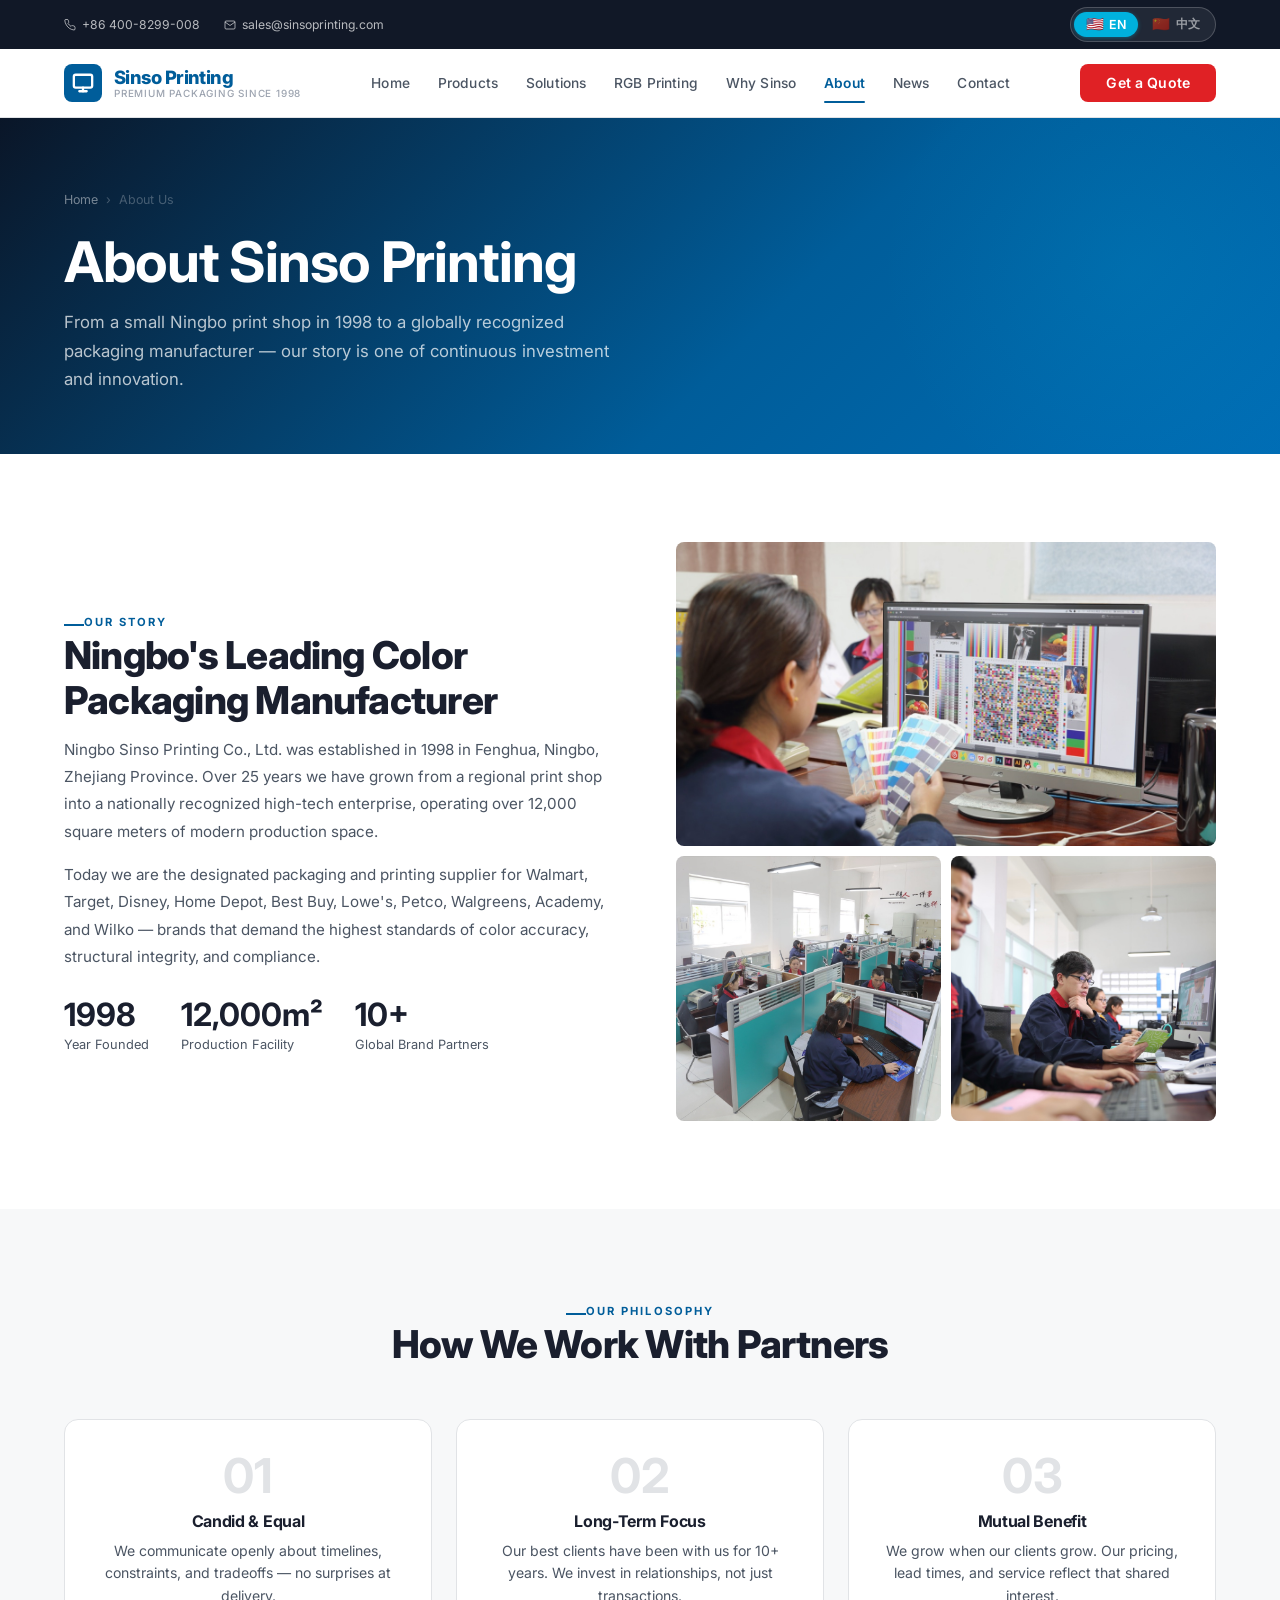
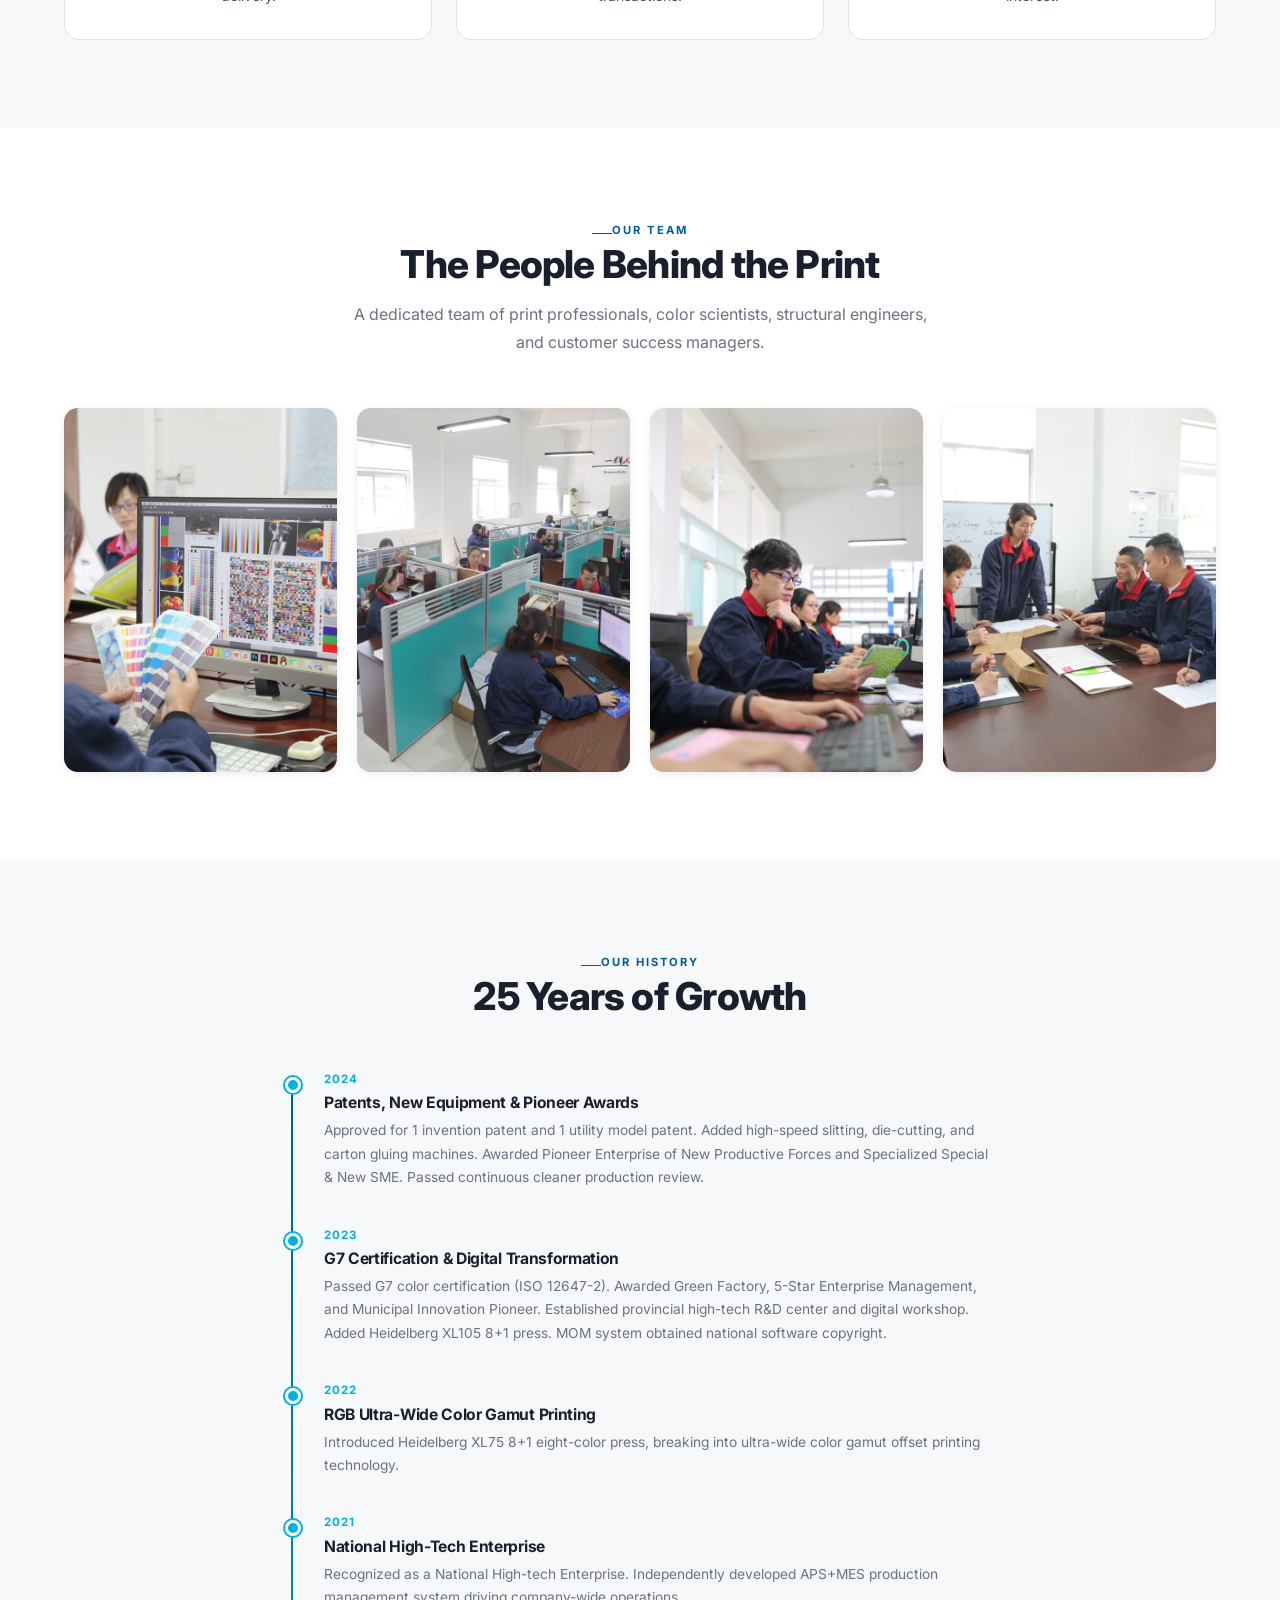
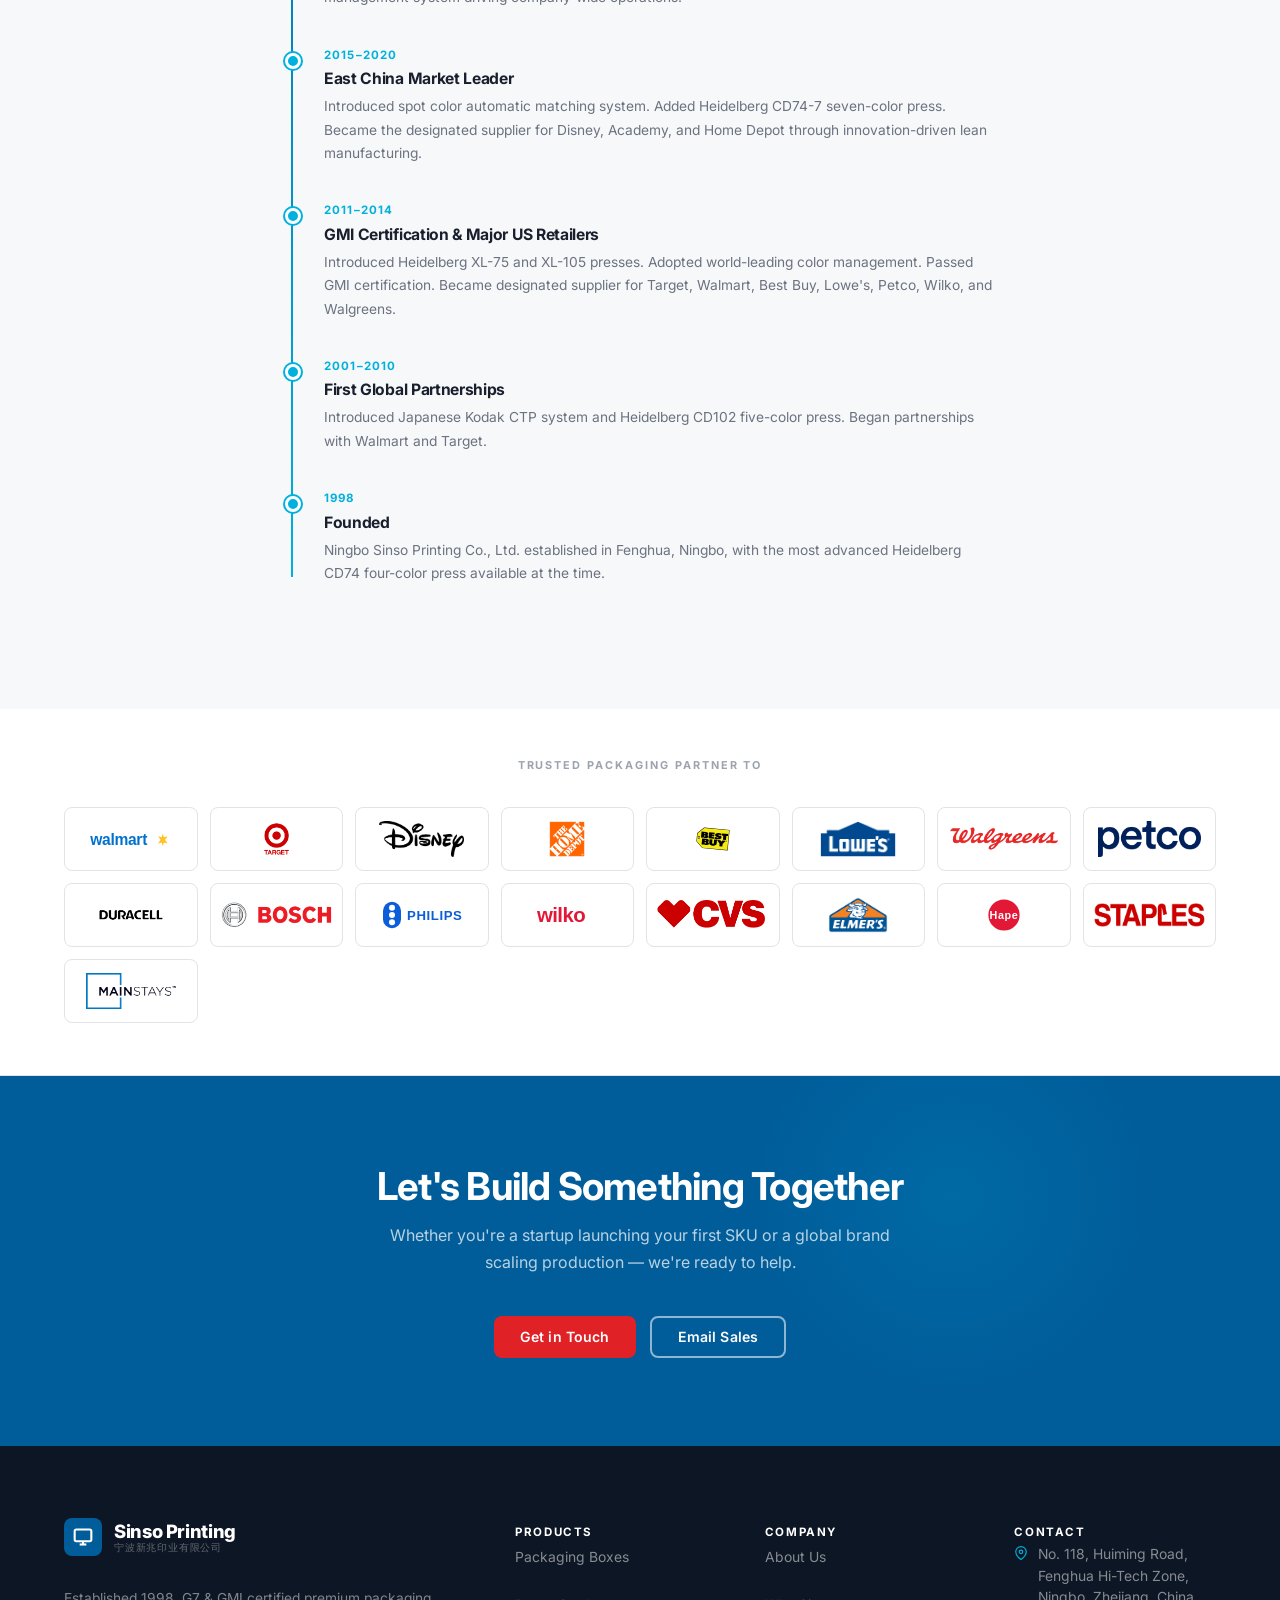
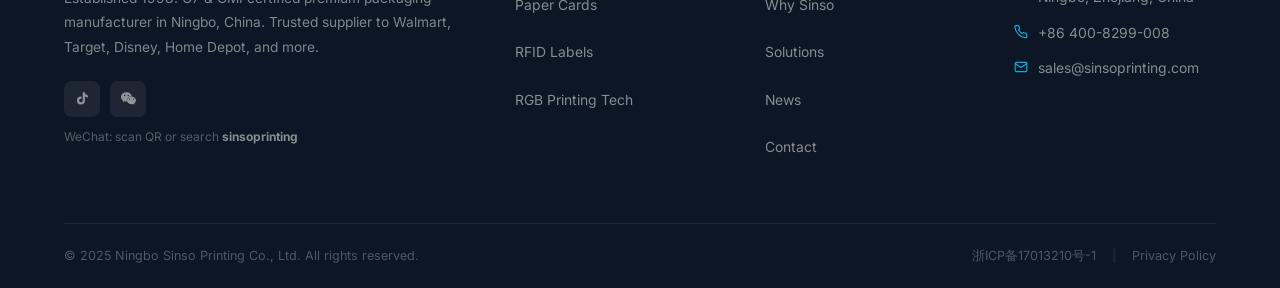
==== commit e6b5b5eb: "Update client logos to real assets on Company Overview page" ====
--- a/Company-Overview.html
+++ b/Company-Overview.html
@@ -290,17 +290,24 @@
   <div class="container">
     <p class="clients-eyebrow" data-lang="en">Trusted Packaging Partner To</p>
     <p class="clients-eyebrow" data-lang="zh">全球知名品牌指定供应商</p>
-    <div class="clients-grid">
-      <span class="client-badge">Walmart</span>
-      <span class="client-badge">Target</span>
-      <span class="client-badge">Disney</span>
-      <span class="client-badge">Home Depot</span>
-      <span class="client-badge">Best Buy</span>
-      <span class="client-badge">Lowe's</span>
-      <span class="client-badge">Walgreens</span>
-      <span class="client-badge">Petco</span>
-      <span class="client-badge">Academy</span>
-      <span class="client-badge">Wilko</span>
+    <div class="logo-grid">
+      <div class="logo-card"><img src="images/logos/walmart.svg" alt="Walmart" loading="lazy"></div>
+      <div class="logo-card"><img src="images/logos/target.png" alt="Target" loading="lazy"></div>
+      <div class="logo-card"><img src="images/logos/disney.png" alt="Disney" loading="lazy"></div>
+      <div class="logo-card"><img src="images/logos/home-depot.png" alt="The Home Depot" loading="lazy"></div>
+      <div class="logo-card"><img src="images/logos/best-buy.svg" alt="Best Buy" loading="lazy"></div>
+      <div class="logo-card"><img src="images/logos/lowes.png" alt="Lowe's" loading="lazy"></div>
+      <div class="logo-card"><img src="images/logos/walgreens.png" alt="Walgreens" loading="lazy"></div>
+      <div class="logo-card"><img src="images/logos/petco.png" alt="Petco" loading="lazy"></div>
+      <div class="logo-card"><img src="images/logos/duracell.png" alt="Duracell" loading="lazy"></div>
+      <div class="logo-card"><img src="images/logos/bosch.png" alt="Bosch" loading="lazy"></div>
+      <div class="logo-card"><img src="images/logos/philips.svg" alt="Philips" loading="lazy"></div>
+      <div class="logo-card"><img src="images/logos/wilko.svg" alt="Wilko" loading="lazy"></div>
+      <div class="logo-card"><img src="images/logos/cvs.png" alt="CVS/pharmacy" loading="lazy"></div>
+      <div class="logo-card"><img src="images/logos/elmers.png" alt="Elmer's" loading="lazy"></div>
+      <div class="logo-card"><img src="images/logos/hape.svg" alt="Hape" loading="lazy"></div>
+      <div class="logo-card"><img src="images/logos/staples.png" alt="Staples" loading="lazy"></div>
+      <div class="logo-card"><img src="images/logos/mainstays.png" alt="Mainstays" loading="lazy"></div>
     </div>
   </div>
 </div>
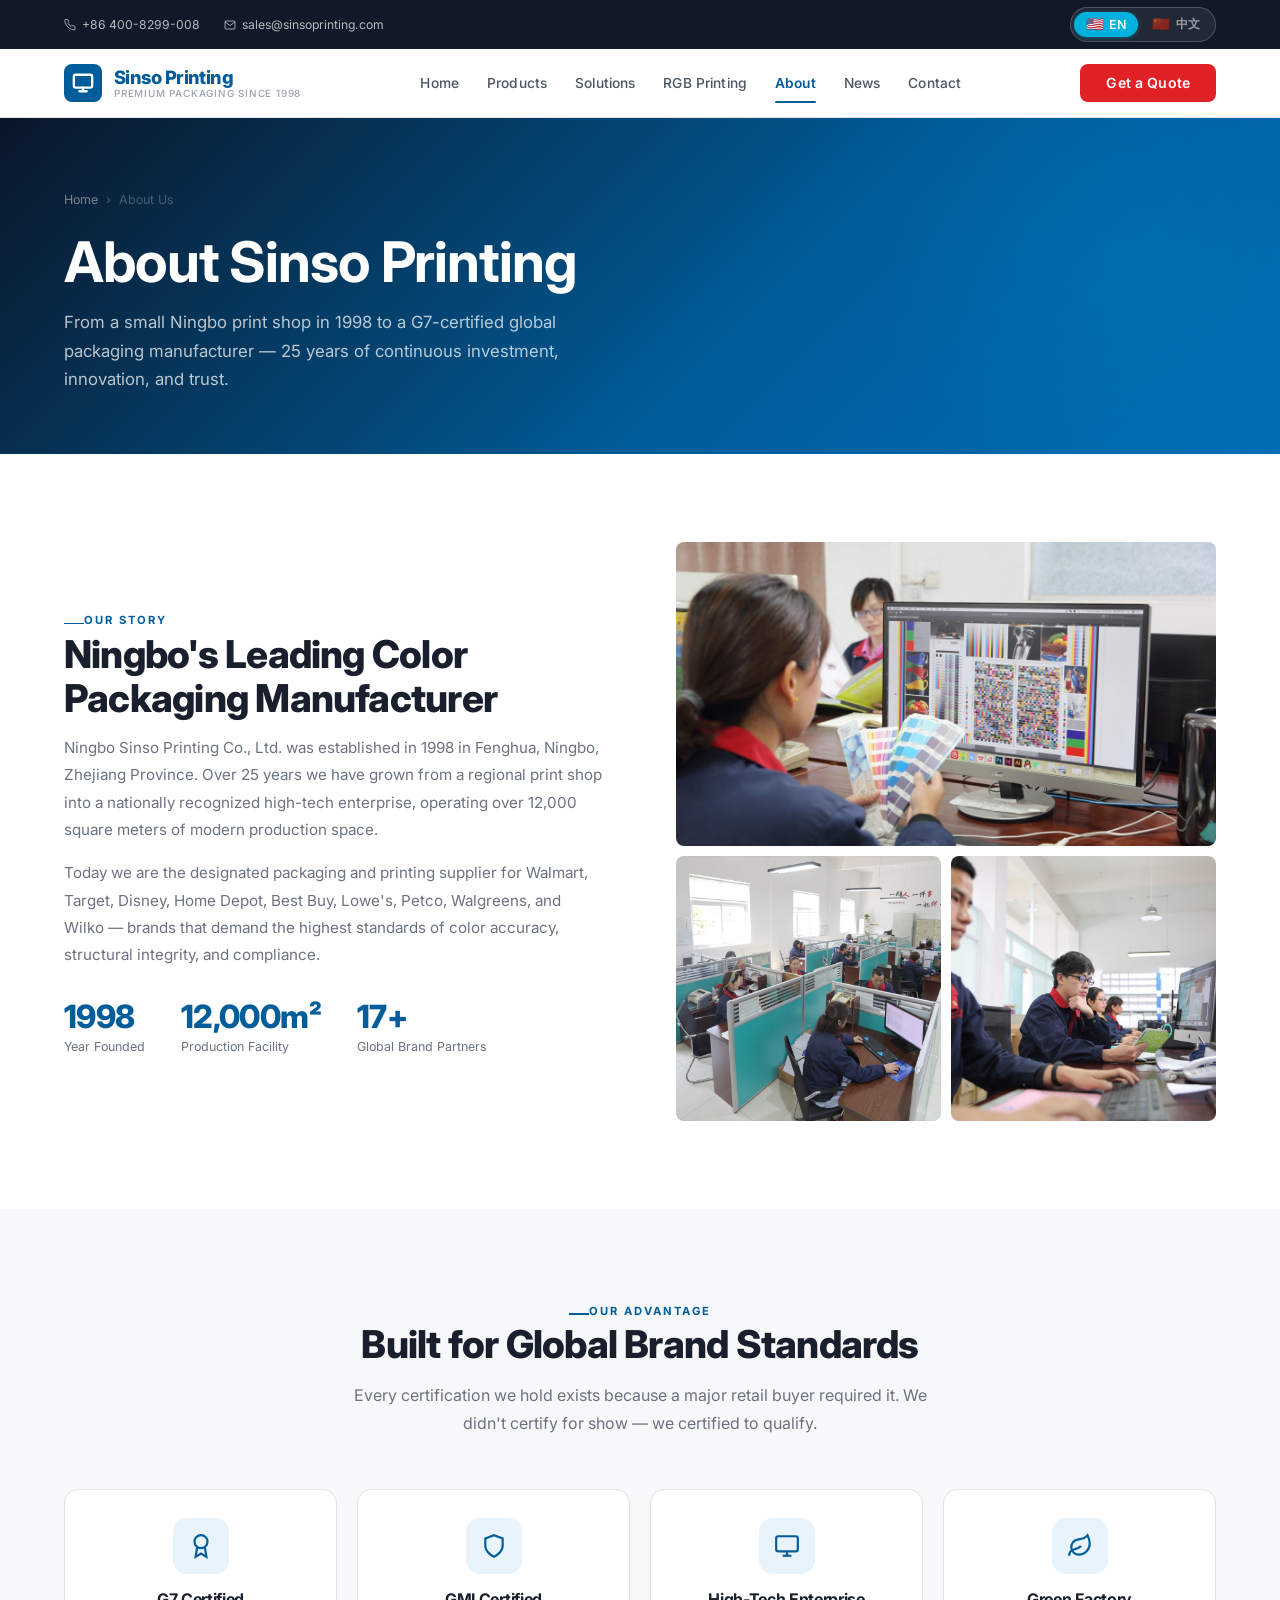
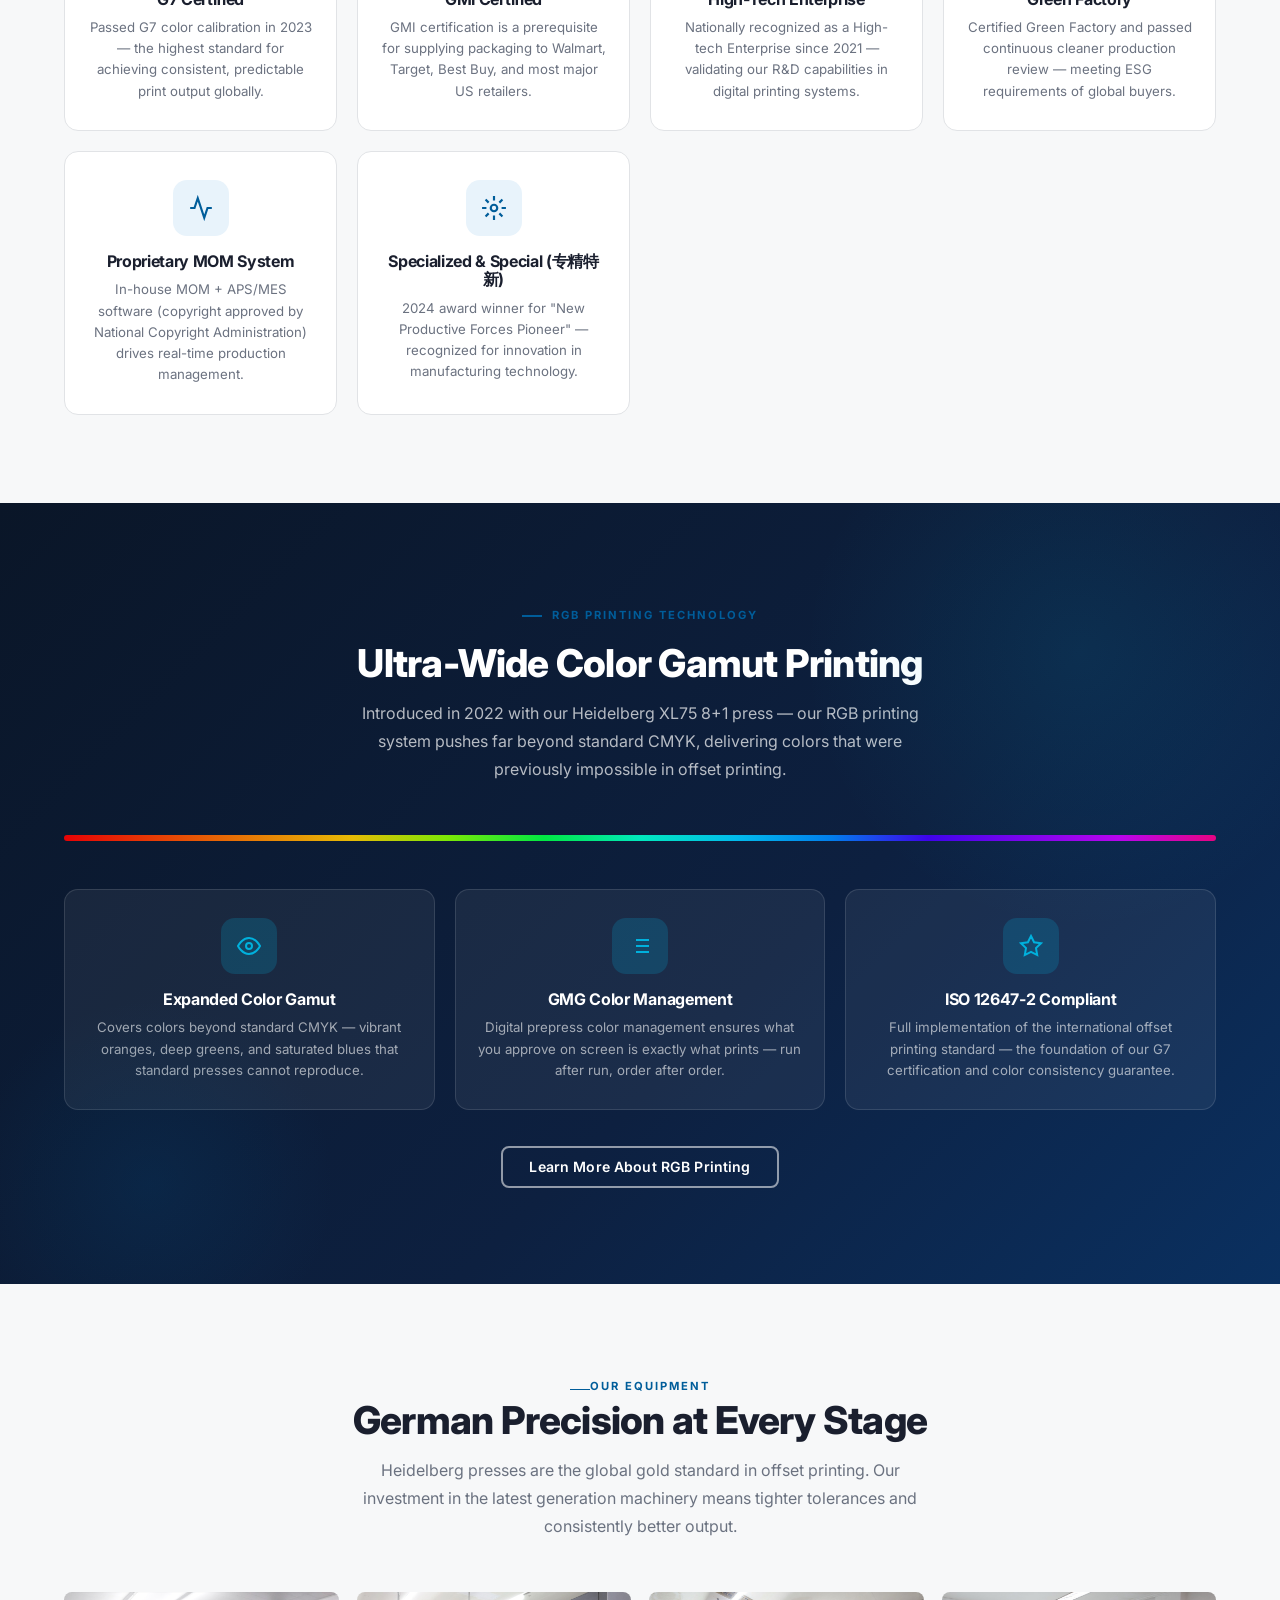
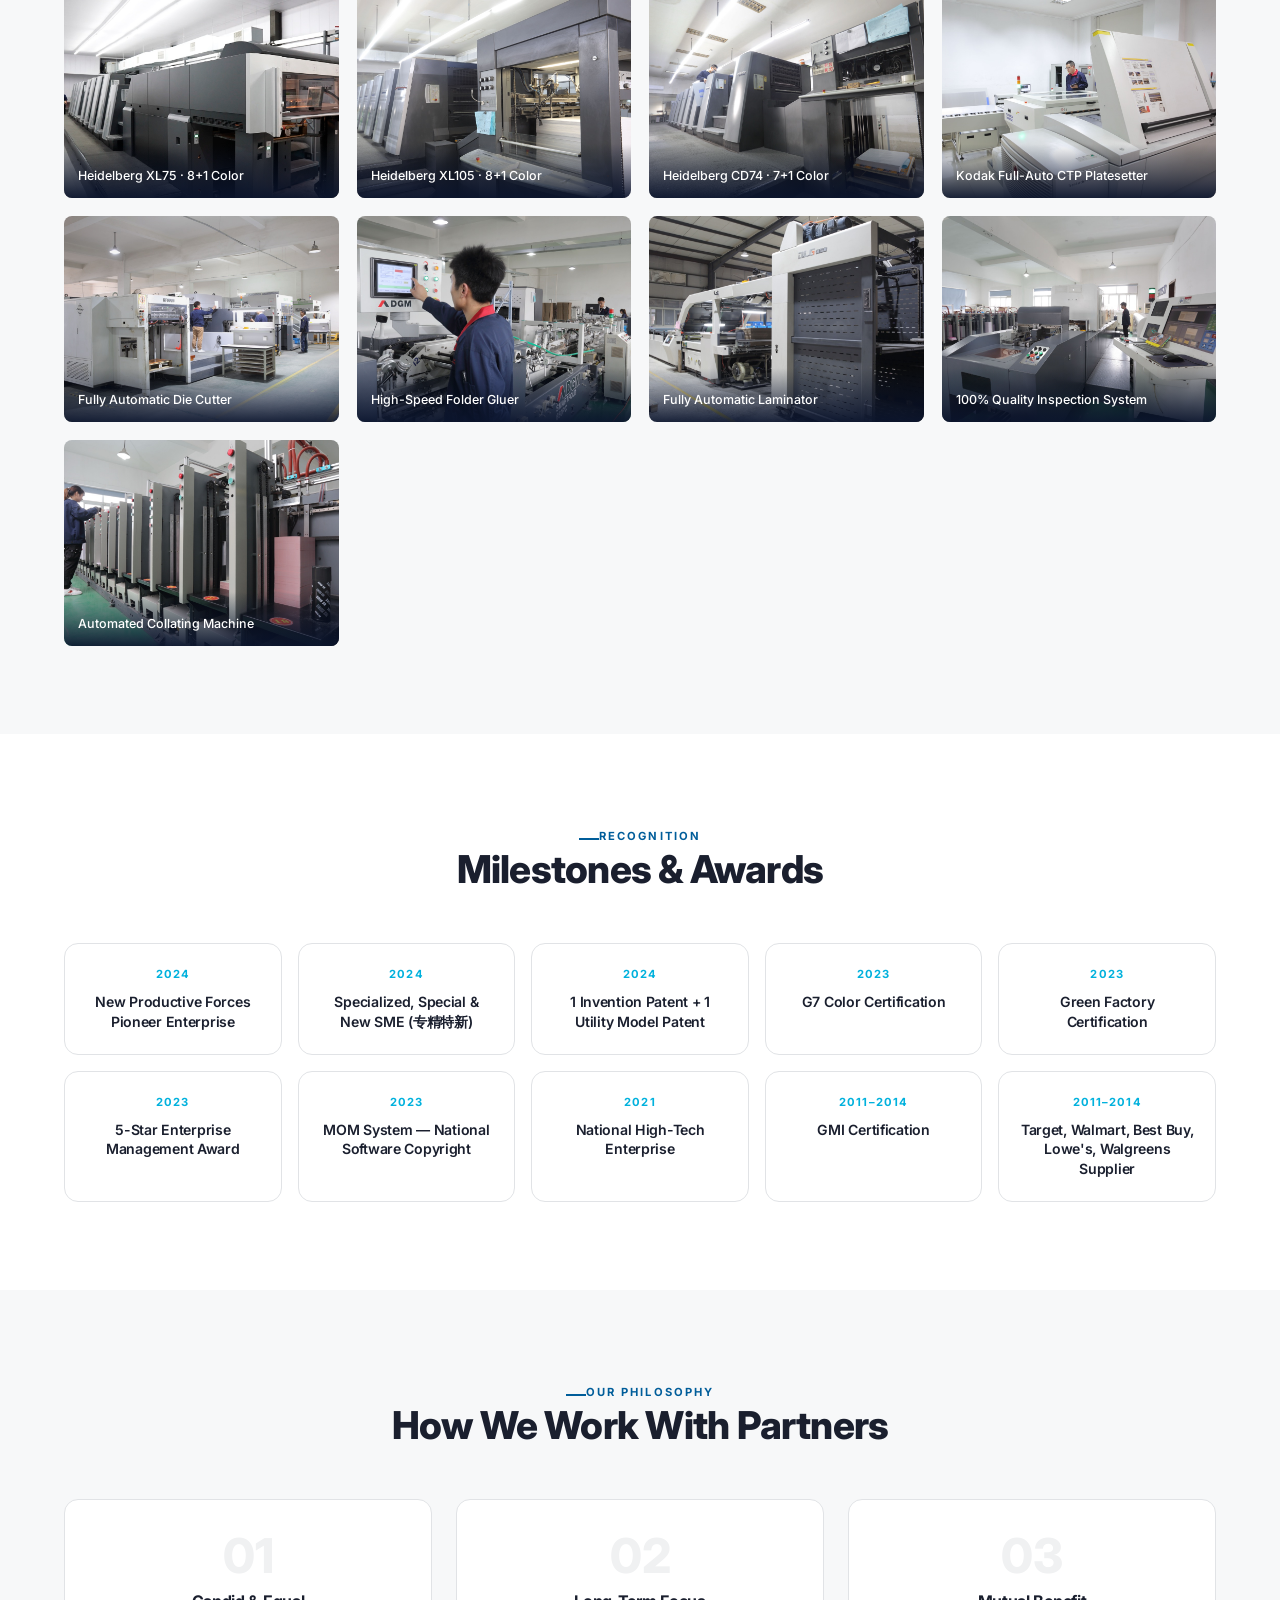
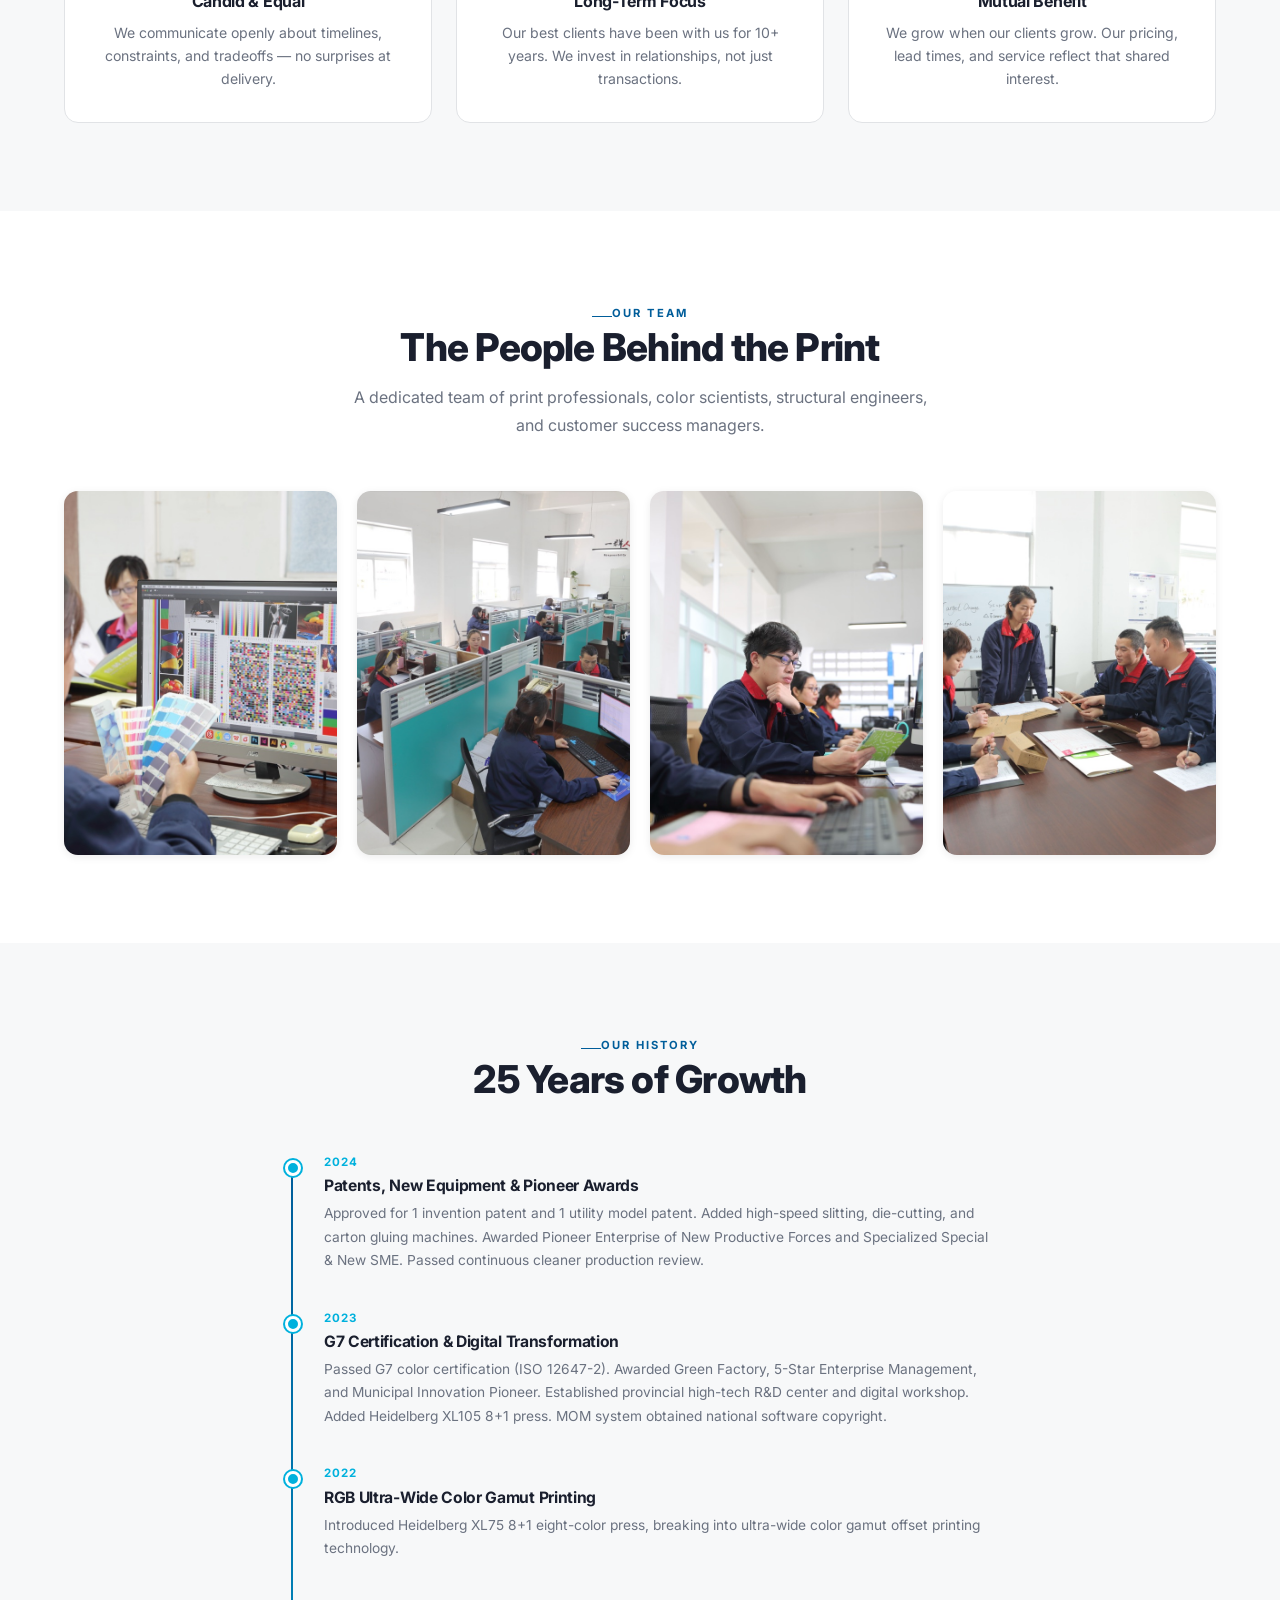
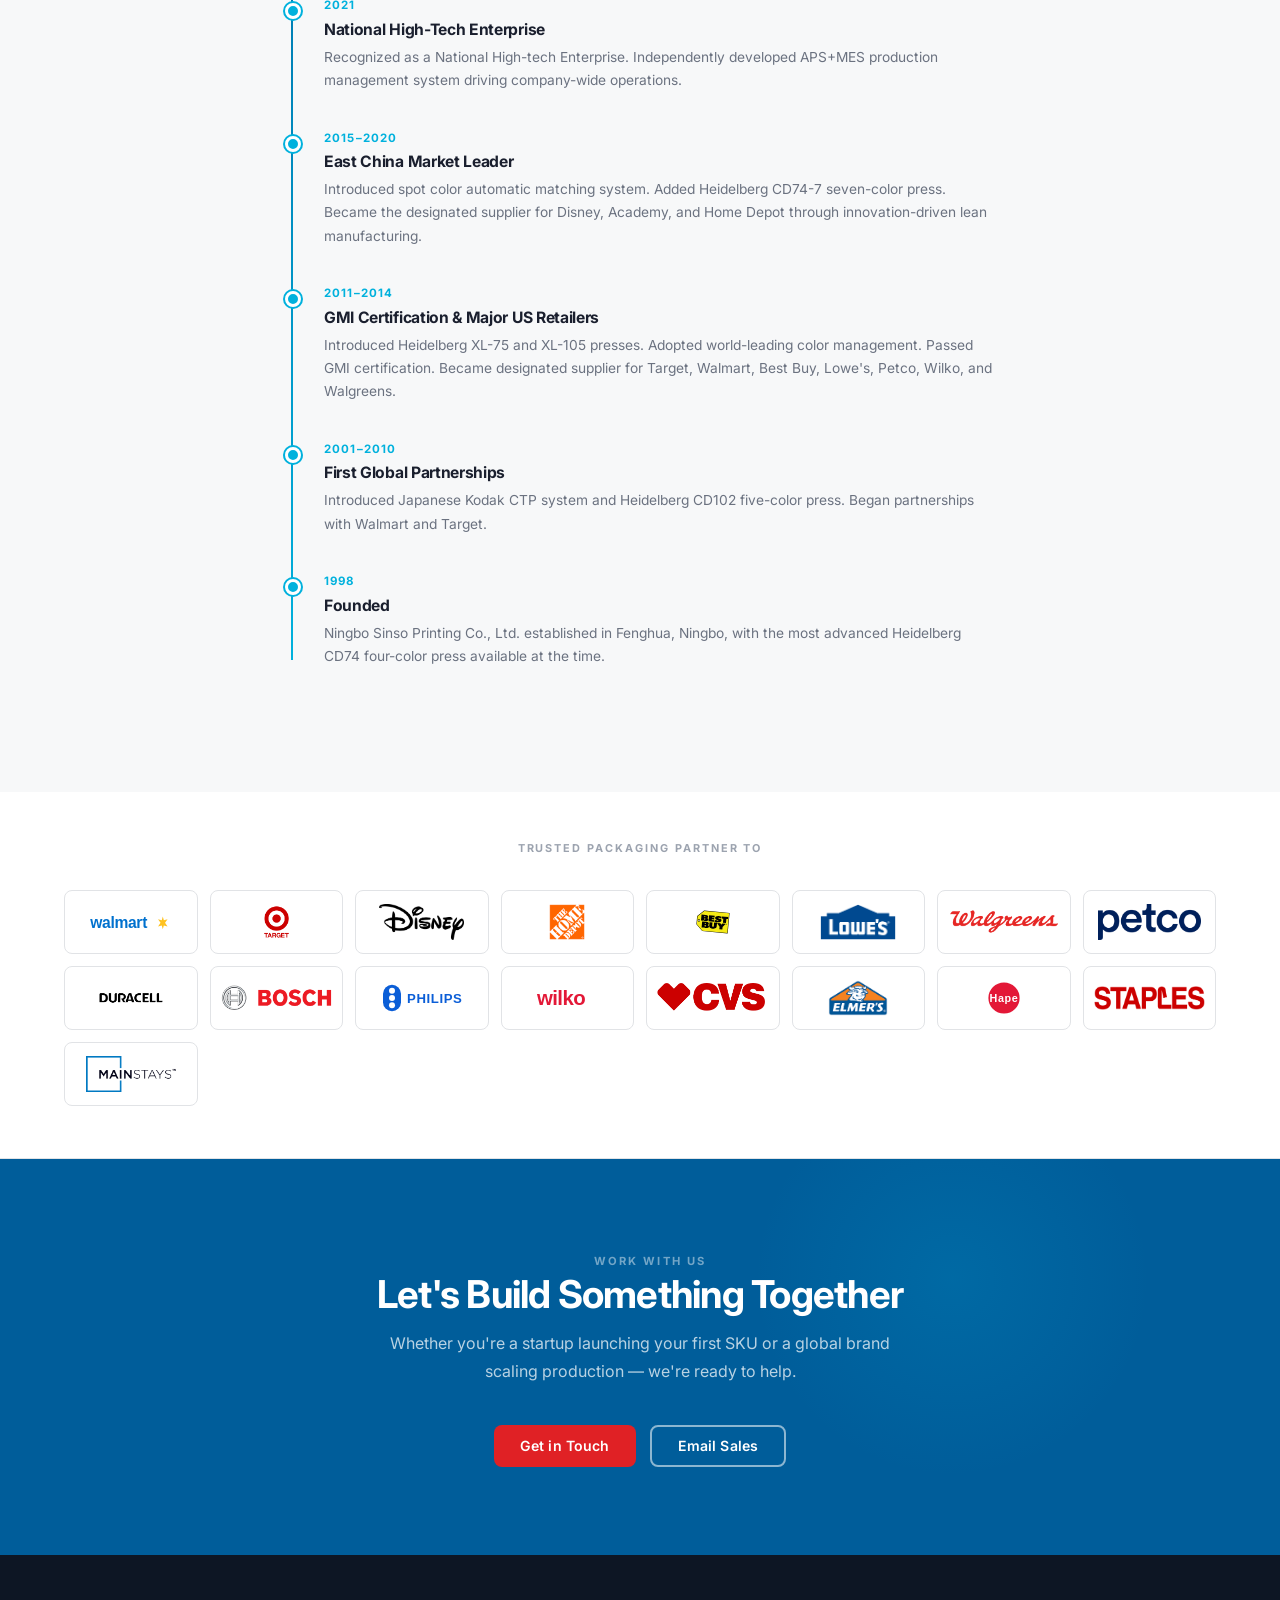
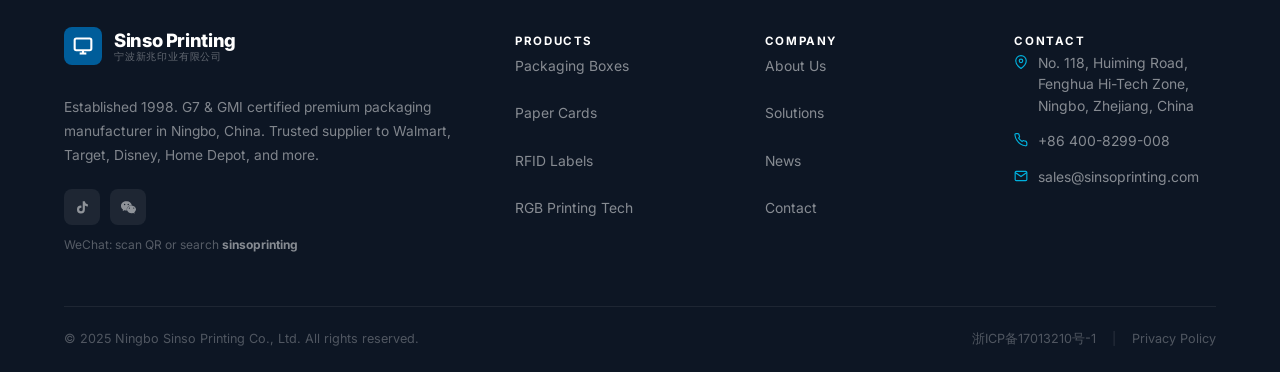
==== commit 73d78edc: "Merge Why Sinso into About page, remove from nav - Rewrote Company-Overview.html to include all Why " ====
--- a/Company-Overview.html
+++ b/Company-Overview.html
@@ -3,8 +3,8 @@
 <head>
   <meta charset="UTF-8">
   <meta name="viewport" content="width=device-width, initial-scale=1.0">
-  <title>About Us – Sinso Printing | Ningbo Packaging Manufacturer Since 1998</title>
-  <meta name="description" content="Ningbo Sinso Printing Co., Ltd. — established 1998, 12,000m² facility, supplier to Walmart, Target, Disney, Home Depot. Learn our story, team, and values.">
+  <title>About Us – Sinso Printing | G7 &amp; GMI Certified Packaging Manufacturer Since 1998</title>
+  <meta name="description" content="Ningbo Sinso Printing Co., Ltd. — established 1998, G7 &amp; GMI certified, 12,000m² facility. Trusted supplier to Walmart, Target, Disney, Home Depot. Our story, technology, and team.">
   <link rel="canonical" href="https://www.sinsoprinting.com/Company-Overview.html">
   <link rel="alternate" hreflang="en" href="https://www.sinsoprinting.com/Company-Overview.html">
   <link rel="alternate" hreflang="zh-Hans" href="https://www.sinsoprinting.com/Company-Overview.html?lang=zh">
@@ -33,6 +33,18 @@
       grid-column: 1 / -1;
       aspect-ratio: 16/9;
     }
+    .about-stat-num {
+      font-size: 2rem;
+      font-weight: 800;
+      color: var(--blue);
+      line-height: 1;
+      letter-spacing: -0.02em;
+    }
+    .about-stat-label {
+      font-size: 0.78rem;
+      color: var(--gray-500);
+      margin-top: 4px;
+    }
     .value-grid {
       display: grid;
       grid-template-columns: repeat(3, 1fr);
@@ -47,13 +59,13 @@
     }
     .value-num {
       font-size: 3rem;
-      font-weight: 700;
-      color: var(--gray-200);
+      font-weight: 800;
+      color: var(--gray-100);
       line-height: 1;
       margin-bottom: 12px;
     }
-    .value-card h4 { color: var(--navy); margin-bottom: 10px; }
-    .value-card p { font-size: 0.88rem; color: var(--gray-600); line-height: 1.6; }
+    .value-card h4 { color: var(--text); margin-bottom: 10px; }
+    .value-card p { font-size: 0.88rem; color: var(--gray-500); line-height: 1.65; }
     @media(max-width: 1024px) {
       .about-intro-grid { grid-template-columns: 1fr; gap: 40px; }
       .value-grid { grid-template-columns: 1fr 1fr; }
@@ -67,6 +79,7 @@
 
 <div id="header-mount"></div>
 
+<!-- Hero -->
 <div class="page-hero">
   <div class="container">
     <div class="page-hero-content">
@@ -79,13 +92,13 @@
       </div>
       <h1 data-lang="en">About Sinso Printing</h1>
       <h1 data-lang="zh">关于新兆印业</h1>
-      <p data-lang="en">From a small Ningbo print shop in 1998 to a globally recognized packaging manufacturer — our story is one of continuous investment and innovation.</p>
-      <p data-lang="zh">从1998年宁波一家小型印刷厂，成长为全球知名包装制造商——我们的故事是持续投入与创新的历程。</p>
+      <p data-lang="en">From a small Ningbo print shop in 1998 to a G7-certified global packaging manufacturer — 25 years of continuous investment, innovation, and trust.</p>
+      <p data-lang="zh">从1998年宁波一家小型印刷厂，成长为G7认证的全球包装制造商——25年持续投入、创新与信任的历程。</p>
     </div>
   </div>
 </div>
 
-<!-- Company Intro -->
+<!-- ── 1. Our Story ── -->
 <section class="section">
   <div class="container">
     <div class="about-intro-grid">
@@ -94,33 +107,33 @@
         <span class="eyebrow" data-lang="zh">我们的故事</span>
         <h2 class="section-title" data-lang="en">Ningbo's Leading Color Packaging Manufacturer</h2>
         <h2 class="section-title" data-lang="zh">华东地区彩印包装领跑者</h2>
-        <p style="color:var(--gray-600);line-height:1.8;margin-bottom:16px;font-size:0.95rem;" data-lang="en">
+        <p style="color:var(--gray-500);line-height:1.8;margin-bottom:16px;font-size:0.95rem;" data-lang="en">
           Ningbo Sinso Printing Co., Ltd. was established in 1998 in Fenghua, Ningbo, Zhejiang Province. Over 25 years we have grown from a regional print shop into a nationally recognized high-tech enterprise, operating over 12,000 square meters of modern production space.
         </p>
-        <p style="color:var(--gray-600);line-height:1.8;margin-bottom:16px;font-size:0.95rem;" data-lang="zh">
+        <p style="color:var(--gray-500);line-height:1.8;margin-bottom:16px;font-size:0.95rem;" data-lang="zh">
           宁波新兆印业有限公司成立于1998年，位于浙江省宁波市奉化区。25年间，我们从一家区域印刷厂成长为国家认定的高新技术企业，拥有超过12,000平方米的现代化生产空间。
         </p>
-        <p style="color:var(--gray-600);line-height:1.8;margin-bottom:28px;font-size:0.95rem;" data-lang="en">
-          Today we are the designated packaging and printing supplier for Walmart, Target, Disney, Home Depot, Best Buy, Lowe's, Petco, Walgreens, Academy, and Wilko — brands that demand the highest standards of color accuracy, structural integrity, and compliance.
+        <p style="color:var(--gray-500);line-height:1.8;margin-bottom:32px;font-size:0.95rem;" data-lang="en">
+          Today we are the designated packaging and printing supplier for Walmart, Target, Disney, Home Depot, Best Buy, Lowe's, Petco, Walgreens, and Wilko — brands that demand the highest standards of color accuracy, structural integrity, and compliance.
         </p>
-        <p style="color:var(--gray-600);line-height:1.8;margin-bottom:28px;font-size:0.95rem;" data-lang="zh">
-          如今，我们是沃尔玛、塔吉特、迪士尼、家得宝、百思买、Lowe's、Petco、Walgreens、Academy及Wilko的指定包装印刷供应商——这些品牌对色彩精准度、结构完整性和合规性要求最为严苛。
+        <p style="color:var(--gray-500);line-height:1.8;margin-bottom:32px;font-size:0.95rem;" data-lang="zh">
+          如今，我们是沃尔玛、塔吉特、迪士尼、家得宝、百思买、Lowe's、Petco、Walgreens及Wilko的指定包装印刷供应商——这些品牌对色彩精准度、结构完整性和合规性要求最为严苛。
         </p>
-        <div style="display:flex;gap:32px;flex-wrap:wrap;">
+        <div style="display:flex;gap:36px;flex-wrap:wrap;">
           <div>
-            <div style="font-size:2rem;font-weight:700;color:var(--navy);line-height:1;">1998</div>
-            <div style="font-size:0.8rem;color:var(--gray-600);margin-top:4px;" data-lang="en">Year Founded</div>
-            <div style="font-size:0.8rem;color:var(--gray-600);margin-top:4px;" data-lang="zh">创立年份</div>
+            <div class="about-stat-num">1998</div>
+            <div class="about-stat-label" data-lang="en">Year Founded</div>
+            <div class="about-stat-label" data-lang="zh">创立年份</div>
           </div>
           <div>
-            <div style="font-size:2rem;font-weight:700;color:var(--navy);line-height:1;">12,000m²</div>
-            <div style="font-size:0.8rem;color:var(--gray-600);margin-top:4px;" data-lang="en">Production Facility</div>
-            <div style="font-size:0.8rem;color:var(--gray-600);margin-top:4px;" data-lang="zh">生产基地</div>
+            <div class="about-stat-num">12,000m²</div>
+            <div class="about-stat-label" data-lang="en">Production Facility</div>
+            <div class="about-stat-label" data-lang="zh">生产基地</div>
           </div>
           <div>
-            <div style="font-size:2rem;font-weight:700;color:var(--navy);line-height:1;">10+</div>
-            <div style="font-size:0.8rem;color:var(--gray-600);margin-top:4px;" data-lang="en">Global Brand Partners</div>
-            <div style="font-size:0.8rem;color:var(--gray-600);margin-top:4px;" data-lang="zh">全球品牌合作伙伴</div>
+            <div class="about-stat-num">17+</div>
+            <div class="about-stat-label" data-lang="en">Global Brand Partners</div>
+            <div class="about-stat-label" data-lang="zh">全球品牌合作伙伴</div>
           </div>
         </div>
       </div>
@@ -133,7 +146,247 @@
   </div>
 </section>
 
-<!-- Values -->
+<!-- ── 2. Certifications & Differentiators ── -->
+<section class="section section--gray">
+  <div class="container">
+    <div class="section-header centered">
+      <span class="eyebrow" data-lang="en">Our Advantage</span>
+      <span class="eyebrow" data-lang="zh">我们的优势</span>
+      <h2 class="section-title" data-lang="en">Built for Global Brand Standards</h2>
+      <h2 class="section-title" data-lang="zh">达到全球品牌标准</h2>
+      <p class="section-desc" data-lang="en">Every certification we hold exists because a major retail buyer required it. We didn't certify for show — we certified to qualify.</p>
+      <p class="section-desc" data-lang="zh">我们持有的每项认证，都源于主流零售买家的要求。我们认证不为展示——而为资格。</p>
+    </div>
+    <div class="cert-grid">
+      <div class="cert-card">
+        <div class="cert-icon">
+          <svg width="26" height="26" viewBox="0 0 24 24" fill="none" stroke="currentColor" stroke-width="2"><circle cx="12" cy="8" r="6"/><path d="M15.477 12.89L17 22l-5-3-5 3 1.523-9.11"/></svg>
+        </div>
+        <h4>G7 Certified</h4>
+        <p data-lang="en">Passed G7 color calibration in 2023 — the highest standard for achieving consistent, predictable print output globally.</p>
+        <p data-lang="zh">2023年通过G7色彩校准——实现全球一致、可预测印刷输出的最高标准。</p>
+      </div>
+      <div class="cert-card">
+        <div class="cert-icon">
+          <svg width="26" height="26" viewBox="0 0 24 24" fill="none" stroke="currentColor" stroke-width="2"><path d="M12 22s8-4 8-10V5l-8-3-8 3v7c0 6 8 10 8 10z"/></svg>
+        </div>
+        <h4>GMI Certified</h4>
+        <p data-lang="en">GMI certification is a prerequisite for supplying packaging to Walmart, Target, Best Buy, and most major US retailers.</p>
+        <p data-lang="zh">GMI认证是向沃尔玛、塔吉特、百思买等美国主流零售商供应包装的必备条件。</p>
+      </div>
+      <div class="cert-card">
+        <div class="cert-icon">
+          <svg width="26" height="26" viewBox="0 0 24 24" fill="none" stroke="currentColor" stroke-width="2"><rect x="2" y="3" width="20" height="14" rx="2"/><line x1="8" y1="21" x2="16" y2="21"/><line x1="12" y1="17" x2="12" y2="21"/></svg>
+        </div>
+        <h4 data-lang="en">High-Tech Enterprise</h4>
+        <h4 data-lang="zh">高新技术企业</h4>
+        <p data-lang="en">Nationally recognized as a High-tech Enterprise since 2021 — validating our R&amp;D capabilities in digital printing systems.</p>
+        <p data-lang="zh">自2021年起获国家认定为高新技术企业，证明我们在数字印刷系统方面的研发能力。</p>
+      </div>
+      <div class="cert-card">
+        <div class="cert-icon">
+          <svg width="26" height="26" viewBox="0 0 24 24" fill="none" stroke="currentColor" stroke-width="2"><path d="M11 20A7 7 0 0 1 9.8 6.1C15.5 5 17 4.48 19 2c1 2 2 4.18 2 8 0 5.5-4.78 10-10 10z"/><path d="M2 21c0-3 1.85-5.36 5.08-6C9.5 14.52 12 13 13 12"/></svg>
+        </div>
+        <h4 data-lang="en">Green Factory</h4>
+        <h4 data-lang="zh">绿色工厂</h4>
+        <p data-lang="en">Certified Green Factory and passed continuous cleaner production review — meeting ESG requirements of global buyers.</p>
+        <p data-lang="zh">获评绿色工厂并通过持续清洁生产审核，满足全球买家的ESG要求。</p>
+      </div>
+      <div class="cert-card">
+        <div class="cert-icon">
+          <svg width="26" height="26" viewBox="0 0 24 24" fill="none" stroke="currentColor" stroke-width="2"><polyline points="22 12 18 12 15 21 9 3 6 12 2 12"/></svg>
+        </div>
+        <h4 data-lang="en">Proprietary MOM System</h4>
+        <h4 data-lang="zh">自主研发MOM系统</h4>
+        <p data-lang="en">In-house MOM + APS/MES software (copyright approved by National Copyright Administration) drives real-time production management.</p>
+        <p data-lang="zh">自主研发的MOM+APS/MES软件（已获国家版权局批准）驱动实时生产管理。</p>
+      </div>
+      <div class="cert-card">
+        <div class="cert-icon">
+          <svg width="26" height="26" viewBox="0 0 24 24" fill="none" stroke="currentColor" stroke-width="2"><circle cx="12" cy="12" r="3"/><path d="M12 1v4M12 19v4M4.22 4.22l2.83 2.83M16.95 16.95l2.83 2.83M1 12h4M19 12h4M4.22 19.78l2.83-2.83M16.95 7.05l2.83-2.83"/></svg>
+        </div>
+        <h4 data-lang="en">Specialized &amp; Special (专精特新)</h4>
+        <h4 data-lang="zh">专精特新中小企业</h4>
+        <p data-lang="en">2024 award winner for "New Productive Forces Pioneer" — recognized for innovation in manufacturing technology.</p>
+        <p data-lang="zh">2024年荣获"新质生产力先锋企业"称号，获得制造技术创新认可。</p>
+      </div>
+    </div>
+  </div>
+</section>
+
+<!-- ── 3. RGB Printing Technology ── -->
+<section class="tech-section">
+  <div class="container">
+    <div class="section-header centered">
+      <span class="eyebrow">RGB Printing Technology</span>
+      <h2 class="section-title section-title--light" data-lang="en">Ultra-Wide Color Gamut Printing</h2>
+      <h2 class="section-title section-title--light" data-lang="zh">超广色域印刷技术</h2>
+      <p class="section-desc section-desc--light" data-lang="en">Introduced in 2022 with our Heidelberg XL75 8+1 press — our RGB printing system pushes far beyond standard CMYK, delivering colors that were previously impossible in offset printing.</p>
+      <p class="section-desc section-desc--light" data-lang="zh">2022年随海德堡XL75 8+1印刷机引进，我们的RGB印刷系统远超标准CMYK——实现传统胶印中无法达到的色彩。</p>
+    </div>
+
+    <div class="rgb-bar" aria-hidden="true"></div>
+
+    <div class="cert-grid" style="margin-top:48px;">
+      <div class="cert-card" style="background:rgba(255,255,255,0.06);border-color:rgba(255,255,255,0.12);">
+        <div class="cert-icon" style="background:rgba(0,177,221,0.2);color:var(--cyan);">
+          <svg width="24" height="24" viewBox="0 0 24 24" fill="none" stroke="currentColor" stroke-width="2"><path d="M1 12s4-8 11-8 11 8 11 8-4 8-11 8-11-8-11-8z"/><circle cx="12" cy="12" r="3"/></svg>
+        </div>
+        <h4 style="color:var(--white);" data-lang="en">Expanded Color Gamut</h4>
+        <h4 style="color:var(--white);" data-lang="zh">扩展色域</h4>
+        <p style="color:rgba(255,255,255,0.6);" data-lang="en">Covers colors beyond standard CMYK — vibrant oranges, deep greens, and saturated blues that standard presses cannot reproduce.</p>
+        <p style="color:rgba(255,255,255,0.6);" data-lang="zh">覆盖标准CMYK以外的色彩——鲜艳的橙色、深邃的绿色和饱和的蓝色，标准印刷机无法复制。</p>
+      </div>
+      <div class="cert-card" style="background:rgba(255,255,255,0.06);border-color:rgba(255,255,255,0.12);">
+        <div class="cert-icon" style="background:rgba(0,177,221,0.2);color:var(--cyan);">
+          <svg width="24" height="24" viewBox="0 0 24 24" fill="none" stroke="currentColor" stroke-width="2"><line x1="8" y1="6" x2="21" y2="6"/><line x1="8" y1="12" x2="21" y2="12"/><line x1="8" y1="18" x2="21" y2="18"/><line x1="3" y1="6" x2="3.01" y2="6"/><line x1="3" y1="12" x2="3.01" y2="12"/><line x1="3" y1="18" x2="3.01" y2="18"/></svg>
+        </div>
+        <h4 style="color:var(--white);" data-lang="en">GMG Color Management</h4>
+        <h4 style="color:var(--white);" data-lang="zh">GMG色彩管理</h4>
+        <p style="color:rgba(255,255,255,0.6);" data-lang="en">Digital prepress color management ensures what you approve on screen is exactly what prints — run after run, order after order.</p>
+        <p style="color:rgba(255,255,255,0.6);" data-lang="zh">数字印前色彩管理确保屏幕批准内容与印刷结果完全一致——批次之间、订单之间。</p>
+      </div>
+      <div class="cert-card" style="background:rgba(255,255,255,0.06);border-color:rgba(255,255,255,0.12);">
+        <div class="cert-icon" style="background:rgba(0,177,221,0.2);color:var(--cyan);">
+          <svg width="24" height="24" viewBox="0 0 24 24" fill="none" stroke="currentColor" stroke-width="2"><polygon points="12 2 15.09 8.26 22 9.27 17 14.14 18.18 21.02 12 17.77 5.82 21.02 7 14.14 2 9.27 8.91 8.26 12 2"/></svg>
+        </div>
+        <h4 style="color:var(--white);" data-lang="en">ISO 12647-2 Compliant</h4>
+        <h4 style="color:var(--white);" data-lang="zh">符合ISO 12647-2标准</h4>
+        <p style="color:rgba(255,255,255,0.6);" data-lang="en">Full implementation of the international offset printing standard — the foundation of our G7 certification and color consistency guarantee.</p>
+        <p style="color:rgba(255,255,255,0.6);" data-lang="zh">完整实施国际胶印标准——G7认证和色彩一致性保证的基础。</p>
+      </div>
+    </div>
+    <div style="text-align:center;margin-top:36px;">
+      <a href="rgb-printing.html" class="btn btn-outline" data-lang="en">Learn More About RGB Printing</a>
+      <a href="rgb-printing.html" class="btn btn-outline" data-lang="zh">了解更多RGB印刷</a>
+    </div>
+  </div>
+</section>
+
+<!-- ── 4. Equipment ── -->
+<section class="section section--gray">
+  <div class="container">
+    <div class="section-header centered">
+      <span class="eyebrow" data-lang="en">Our Equipment</span>
+      <span class="eyebrow" data-lang="zh">我们的设备</span>
+      <h2 class="section-title" data-lang="en">German Precision at Every Stage</h2>
+      <h2 class="section-title" data-lang="zh">每个环节的德国精密工艺</h2>
+      <p class="section-desc" data-lang="en">Heidelberg presses are the global gold standard in offset printing. Our investment in the latest generation machinery means tighter tolerances and consistently better output.</p>
+      <p class="section-desc" data-lang="zh">海德堡印刷机是全球胶印的黄金标准。我们对最新一代设备的投入意味着更严格的公差和更稳定的输出质量。</p>
+    </div>
+    <div class="equipment-grid">
+      <div class="equipment-card">
+        <img src="images/equipment/海德堡XL75-8+1.jpg" alt="Heidelberg XL75 8+1 press" loading="lazy">
+        <div class="equipment-card-label" data-lang="en">Heidelberg XL75 · 8+1 Color</div>
+        <div class="equipment-card-label" data-lang="zh">海德堡XL75 · 8+1色</div>
+      </div>
+      <div class="equipment-card">
+        <img src="images/equipment/海德堡XL105-5+1.jpg" alt="Heidelberg XL105 press" loading="lazy">
+        <div class="equipment-card-label" data-lang="en">Heidelberg XL105 · 8+1 Color</div>
+        <div class="equipment-card-label" data-lang="zh">海德堡XL105 · 8+1色</div>
+      </div>
+      <div class="equipment-card">
+        <img src="images/equipment/海德堡  CD74-7+1.jpg" alt="Heidelberg CD74 press" loading="lazy">
+        <div class="equipment-card-label" data-lang="en">Heidelberg CD74 · 7+1 Color</div>
+        <div class="equipment-card-label" data-lang="zh">海德堡CD74 · 7+1色</div>
+      </div>
+      <div class="equipment-card">
+        <img src="images/equipment/全自动柯达全胜制版.jpg" alt="Kodak CTP platesetter" loading="lazy">
+        <div class="equipment-card-label" data-lang="en">Kodak Full-Auto CTP Platesetter</div>
+        <div class="equipment-card-label" data-lang="zh">全自动柯达全胜CTP制版机</div>
+      </div>
+      <div class="equipment-card">
+        <img src="images/equipment/全自动模切.jpg" alt="Auto die cutting machine" loading="lazy">
+        <div class="equipment-card-label" data-lang="en">Fully Automatic Die Cutter</div>
+        <div class="equipment-card-label" data-lang="zh">全自动模切机</div>
+      </div>
+      <div class="equipment-card">
+        <img src="images/equipment/全自动高速糊盒.jpg" alt="High speed folder gluer" loading="lazy">
+        <div class="equipment-card-label" data-lang="en">High-Speed Folder Gluer</div>
+        <div class="equipment-card-label" data-lang="zh">全自动高速糊盒机</div>
+      </div>
+      <div class="equipment-card">
+        <img src="images/equipment/全自动裱瓦1.jpg" alt="Auto laminating machine" loading="lazy">
+        <div class="equipment-card-label" data-lang="en">Fully Automatic Laminator</div>
+        <div class="equipment-card-label" data-lang="zh">全自动裱纸机</div>
+      </div>
+      <div class="equipment-card">
+        <img src="images/equipment/品检机.jpg" alt="Quality inspection machine" loading="lazy">
+        <div class="equipment-card-label" data-lang="en">100% Quality Inspection System</div>
+        <div class="equipment-card-label" data-lang="zh">全数量品检机</div>
+      </div>
+      <div class="equipment-card">
+        <img src="images/equipment/配页机.jpg" alt="Collating machine" loading="lazy">
+        <div class="equipment-card-label" data-lang="en">Automated Collating Machine</div>
+        <div class="equipment-card-label" data-lang="zh">配页机</div>
+      </div>
+    </div>
+  </div>
+</section>
+
+<!-- ── 5. Awards & Recognition ── -->
+<section class="section">
+  <div class="container">
+    <div class="section-header centered">
+      <span class="eyebrow" data-lang="en">Recognition</span>
+      <span class="eyebrow" data-lang="zh">荣誉资质</span>
+      <h2 class="section-title" data-lang="en">Milestones &amp; Awards</h2>
+      <h2 class="section-title" data-lang="zh">里程碑与荣誉</h2>
+    </div>
+    <div class="award-grid">
+      <div class="award-card">
+        <div class="award-year">2024</div>
+        <h4 data-lang="en">New Productive Forces Pioneer Enterprise</h4>
+        <h4 data-lang="zh">新质生产力先锋企业</h4>
+      </div>
+      <div class="award-card">
+        <div class="award-year">2024</div>
+        <h4 data-lang="en">Specialized, Special &amp; New SME (专精特新)</h4>
+        <h4 data-lang="zh">专精特新中小企业</h4>
+      </div>
+      <div class="award-card">
+        <div class="award-year">2024</div>
+        <h4 data-lang="en">1 Invention Patent + 1 Utility Model Patent</h4>
+        <h4 data-lang="zh">1项发明专利 + 1项实用新型专利</h4>
+      </div>
+      <div class="award-card">
+        <div class="award-year">2023</div>
+        <h4>G7 Color Certification</h4>
+      </div>
+      <div class="award-card">
+        <div class="award-year">2023</div>
+        <h4 data-lang="en">Green Factory Certification</h4>
+        <h4 data-lang="zh">绿色工厂认证</h4>
+      </div>
+      <div class="award-card">
+        <div class="award-year">2023</div>
+        <h4 data-lang="en">5-Star Enterprise Management Award</h4>
+        <h4 data-lang="zh">五星级企业管理创新奖</h4>
+      </div>
+      <div class="award-card">
+        <div class="award-year">2023</div>
+        <h4 data-lang="en">MOM System — National Software Copyright</h4>
+        <h4 data-lang="zh">MOM系统国家版权局软件著作权</h4>
+      </div>
+      <div class="award-card">
+        <div class="award-year">2021</div>
+        <h4 data-lang="en">National High-Tech Enterprise</h4>
+        <h4 data-lang="zh">国家高新技术企业</h4>
+      </div>
+      <div class="award-card">
+        <div class="award-year">2011–2014</div>
+        <h4>GMI Certification</h4>
+      </div>
+      <div class="award-card">
+        <div class="award-year">2011–2014</div>
+        <h4 data-lang="en">Target, Walmart, Best Buy, Lowe's, Walgreens Supplier</h4>
+        <h4 data-lang="zh">塔吉特、沃尔玛、百思买、Lowe's、Walgreens指定供应商</h4>
+      </div>
+    </div>
+  </div>
+</section>
+
+<!-- ── 6. Values ── -->
 <section class="section section--gray">
   <div class="container">
     <div class="section-header centered">
@@ -168,7 +421,7 @@
   </div>
 </section>
 
-<!-- Team -->
+<!-- ── 7. Team ── -->
 <section class="section">
   <div class="container">
     <div class="section-header centered">
@@ -180,31 +433,15 @@
       <p class="section-desc" data-lang="zh">一支由印刷专业人员、色彩科学家、结构工程师和客户成功经理组成的专业团队。</p>
     </div>
     <div class="team-grid">
-      <div class="team-card">
-        <div class="team-card-img">
-          <img src="images/team/A70A9425.jpg" alt="Sinso team member" loading="lazy">
-        </div>
-      </div>
-      <div class="team-card">
-        <div class="team-card-img">
-          <img src="images/team/A70A9250.jpg" alt="Sinso team member" loading="lazy">
-        </div>
-      </div>
-      <div class="team-card">
-        <div class="team-card-img">
-          <img src="images/team/A70A9392.jpg" alt="Sinso team member" loading="lazy">
-        </div>
-      </div>
-      <div class="team-card">
-        <div class="team-card-img">
-          <img src="images/team/A70A9495.jpg" alt="Sinso team member" loading="lazy">
-        </div>
-      </div>
-    </div>
-  </div>
-</section>
-
-<!-- Timeline -->
+      <div class="team-card"><div class="team-card-img"><img src="images/team/A70A9425.jpg" alt="Sinso team" loading="lazy"></div></div>
+      <div class="team-card"><div class="team-card-img"><img src="images/team/A70A9250.jpg" alt="Sinso team" loading="lazy"></div></div>
+      <div class="team-card"><div class="team-card-img"><img src="images/team/A70A9392.jpg" alt="Sinso team" loading="lazy"></div></div>
+      <div class="team-card"><div class="team-card-img"><img src="images/team/A70A9495.jpg" alt="Sinso team" loading="lazy"></div></div>
+    </div>
+  </div>
+</section>
+
+<!-- ── 8. History Timeline ── -->
 <section class="section section--gray">
   <div class="container">
     <div class="section-header centered">
@@ -215,7 +452,6 @@
     </div>
     <div style="max-width:720px;margin:0 auto;">
       <div class="timeline">
-
         <div class="timeline-item">
           <div class="timeline-year">2024</div>
           <h4 data-lang="en">Patents, New Equipment &amp; Pioneer Awards</h4>
@@ -223,7 +459,6 @@
           <p data-lang="en">Approved for 1 invention patent and 1 utility model patent. Added high-speed slitting, die-cutting, and carton gluing machines. Awarded Pioneer Enterprise of New Productive Forces and Specialized Special &amp; New SME. Passed continuous cleaner production review.</p>
           <p data-lang="zh">成功获批1项发明专利及1项实用新型专利。新增高速分切机、全自动模切机和高速糊盒机。荣获新质生产力先锋企业及专精特新中小企业称号。通过持续清洁生产评审。</p>
         </div>
-
         <div class="timeline-item">
           <div class="timeline-year">2023</div>
           <h4 data-lang="en">G7 Certification &amp; Digital Transformation</h4>
@@ -231,7 +466,6 @@
           <p data-lang="en">Passed G7 color certification (ISO 12647-2). Awarded Green Factory, 5-Star Enterprise Management, and Municipal Innovation Pioneer. Established provincial high-tech R&amp;D center and digital workshop. Added Heidelberg XL105 8+1 press. MOM system obtained national software copyright.</p>
           <p data-lang="zh">通过G7色彩认证（ISO 12647-2）。获评绿色工厂、五星级企业管理奖及市级创新先锋。成立省级高新技术企业研究中心和数字化车间。新增海德堡XL105 8+1印刷机。MOM系统获国家版权局软件著作权。</p>
         </div>
-
         <div class="timeline-item">
           <div class="timeline-year">2022</div>
           <h4 data-lang="en">RGB Ultra-Wide Color Gamut Printing</h4>
@@ -239,7 +473,6 @@
           <p data-lang="en">Introduced Heidelberg XL75 8+1 eight-color press, breaking into ultra-wide color gamut offset printing technology.</p>
           <p data-lang="zh">引进海德堡XL75 8+1八色机，突破传统印刷，踏入超广色域胶印新技术领域。</p>
         </div>
-
         <div class="timeline-item">
           <div class="timeline-year">2021</div>
           <h4 data-lang="en">National High-Tech Enterprise</h4>
@@ -247,7 +480,6 @@
           <p data-lang="en">Recognized as a National High-tech Enterprise. Independently developed APS+MES production management system driving company-wide operations.</p>
           <p data-lang="zh">获评国家高新技术企业。自主研发APS+MES系统，驱动全公司生产管理。</p>
         </div>
-
         <div class="timeline-item">
           <div class="timeline-year">2015–2020</div>
           <h4 data-lang="en">East China Market Leader</h4>
@@ -255,7 +487,6 @@
           <p data-lang="en">Introduced spot color automatic matching system. Added Heidelberg CD74-7 seven-color press. Became the designated supplier for Disney, Academy, and Home Depot through innovation-driven lean manufacturing.</p>
           <p data-lang="zh">引进专色油墨自动配色系统。购入海德堡CD74-7七色机。通过创新管理和精益生产，成为迪士尼、Academy及家得宝指定供应商。</p>
         </div>
-
         <div class="timeline-item">
           <div class="timeline-year">2011–2014</div>
           <h4 data-lang="en">GMI Certification &amp; Major US Retailers</h4>
@@ -263,7 +494,6 @@
           <p data-lang="en">Introduced Heidelberg XL-75 and XL-105 presses. Adopted world-leading color management. Passed GMI certification. Became designated supplier for Target, Walmart, Best Buy, Lowe's, Petco, Wilko, and Walgreens.</p>
           <p data-lang="zh">引进海德堡XL-75及XL-105印刷机。采用国际最前端色彩管理系统。通过GMI认证。成为塔吉特、沃尔玛、百思买、Lowe's、Petco、Wilko及Walgreens指定供应商。</p>
         </div>
-
         <div class="timeline-item">
           <div class="timeline-year">2001–2010</div>
           <h4 data-lang="en">First Global Partnerships</h4>
@@ -271,7 +501,6 @@
           <p data-lang="en">Introduced Japanese Kodak CTP system and Heidelberg CD102 five-color press. Began partnerships with Walmart and Target.</p>
           <p data-lang="zh">引进日本柯达CTP制版系统和海德堡CD102五色机。开始与沃尔玛和塔吉特建立合作关系。</p>
         </div>
-
         <div class="timeline-item">
           <div class="timeline-year">1998</div>
           <h4 data-lang="en">Founded</h4>
@@ -279,13 +508,12 @@
           <p data-lang="en">Ningbo Sinso Printing Co., Ltd. established in Fenghua, Ningbo, with the most advanced Heidelberg CD74 four-color press available at the time.</p>
           <p data-lang="zh">宁波新兆印业有限公司在宁波奉化成立，配备当时最先进的海德堡CD74四色机。</p>
         </div>
-
-      </div>
-    </div>
-  </div>
-</section>
-
-<!-- Clients -->
+      </div>
+    </div>
+  </div>
+</section>
+
+<!-- ── 9. Client Logos ── -->
 <div class="clients-section">
   <div class="container">
     <p class="clients-eyebrow" data-lang="en">Trusted Packaging Partner To</p>
@@ -312,8 +540,11 @@
   </div>
 </div>
 
+<!-- ── 10. CTA ── -->
 <section class="contact-cta-section">
   <div class="container">
+    <span class="eyebrow" style="color:rgba(255,255,255,0.45);" data-lang="en">Work With Us</span>
+    <span class="eyebrow" style="color:rgba(255,255,255,0.45);" data-lang="zh">与我们合作</span>
     <h2 data-lang="en">Let's Build Something Together</h2>
     <h2 data-lang="zh">让我们共同创造</h2>
     <p data-lang="en">Whether you're a startup launching your first SKU or a global brand scaling production — we're ready to help.</p>
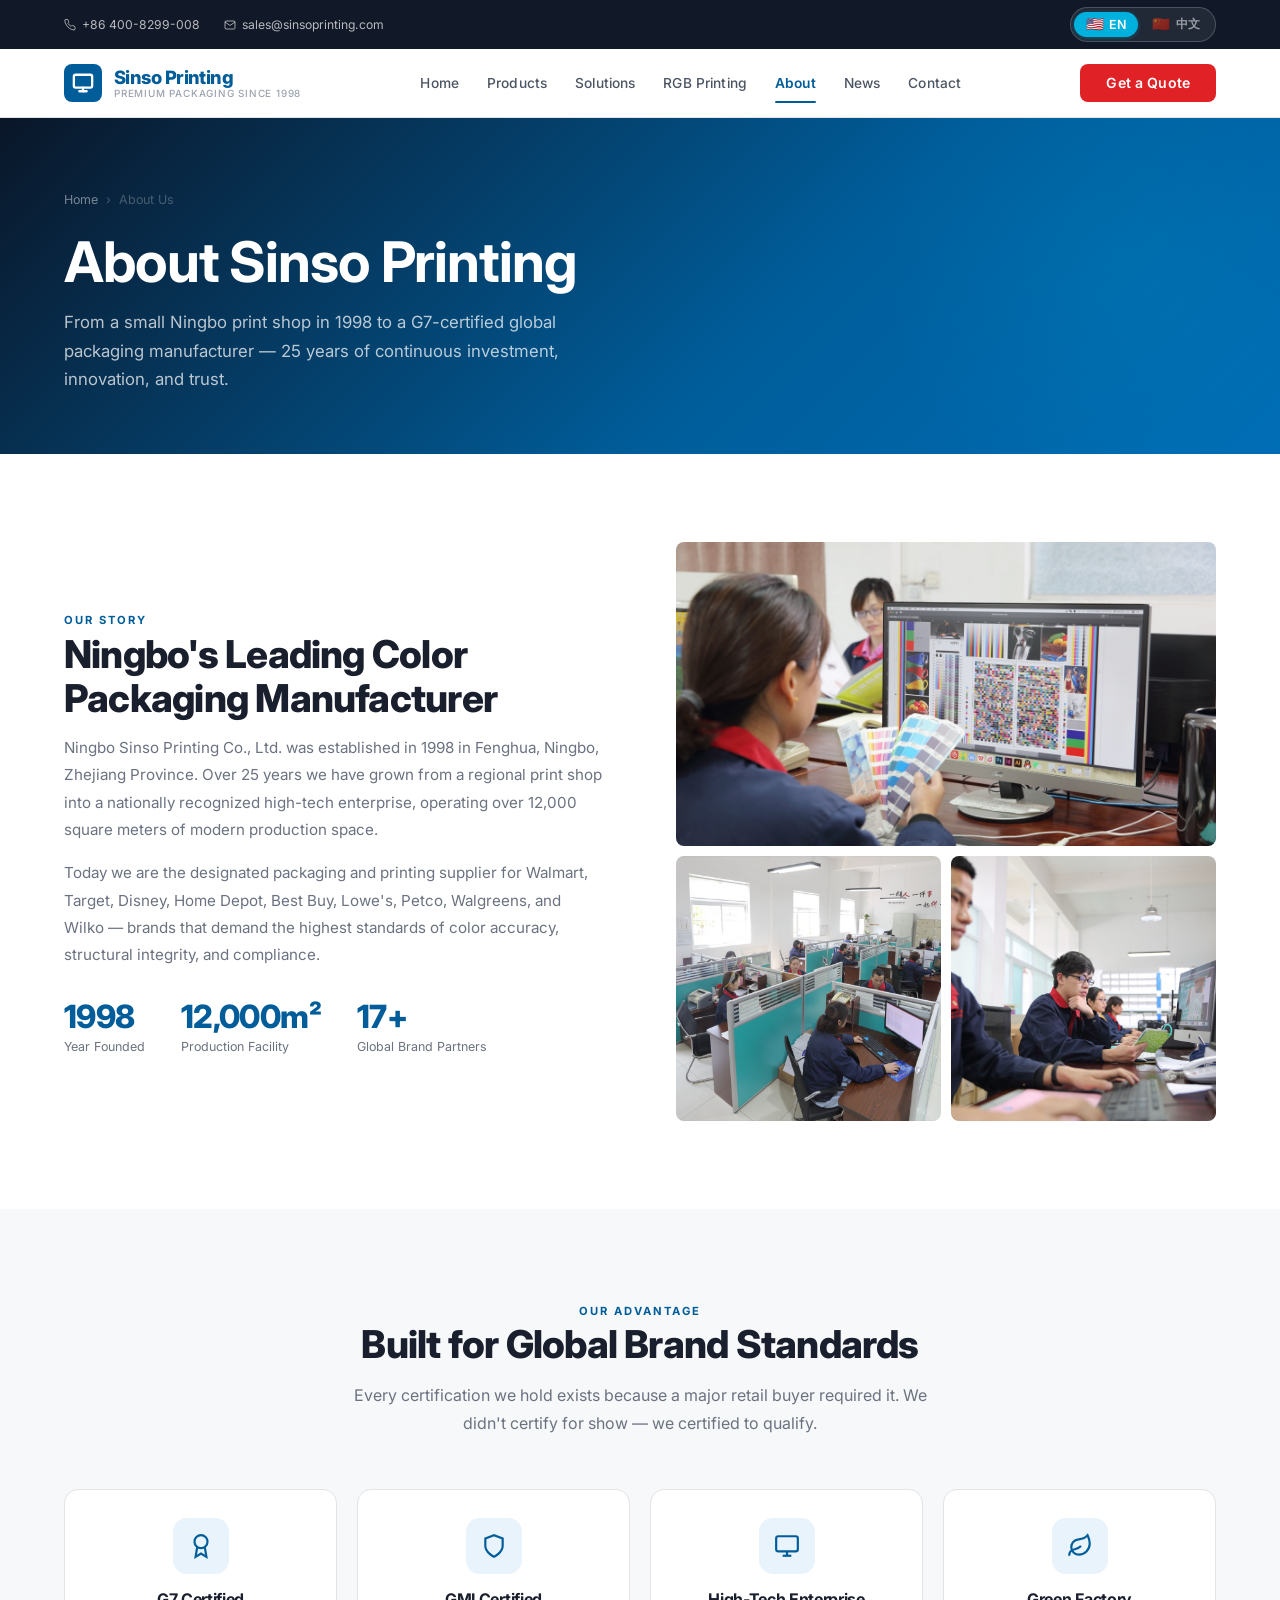
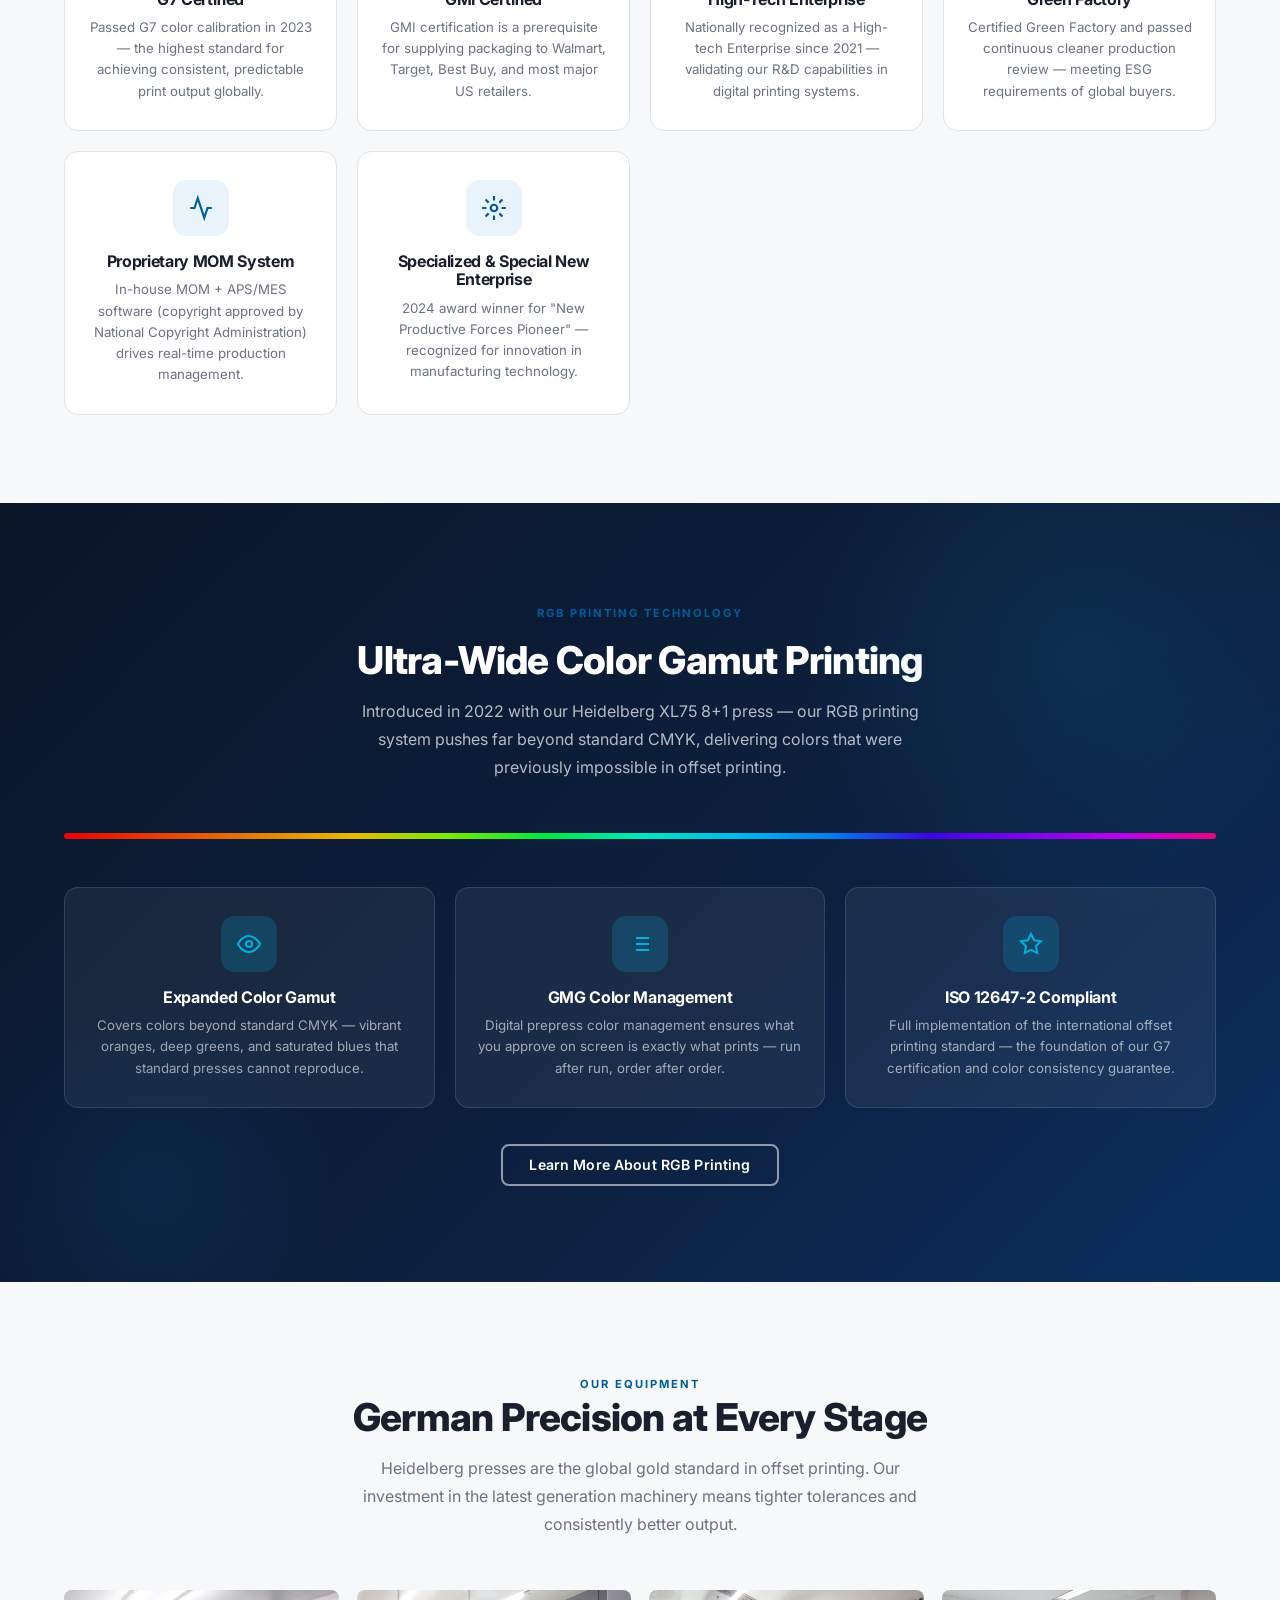
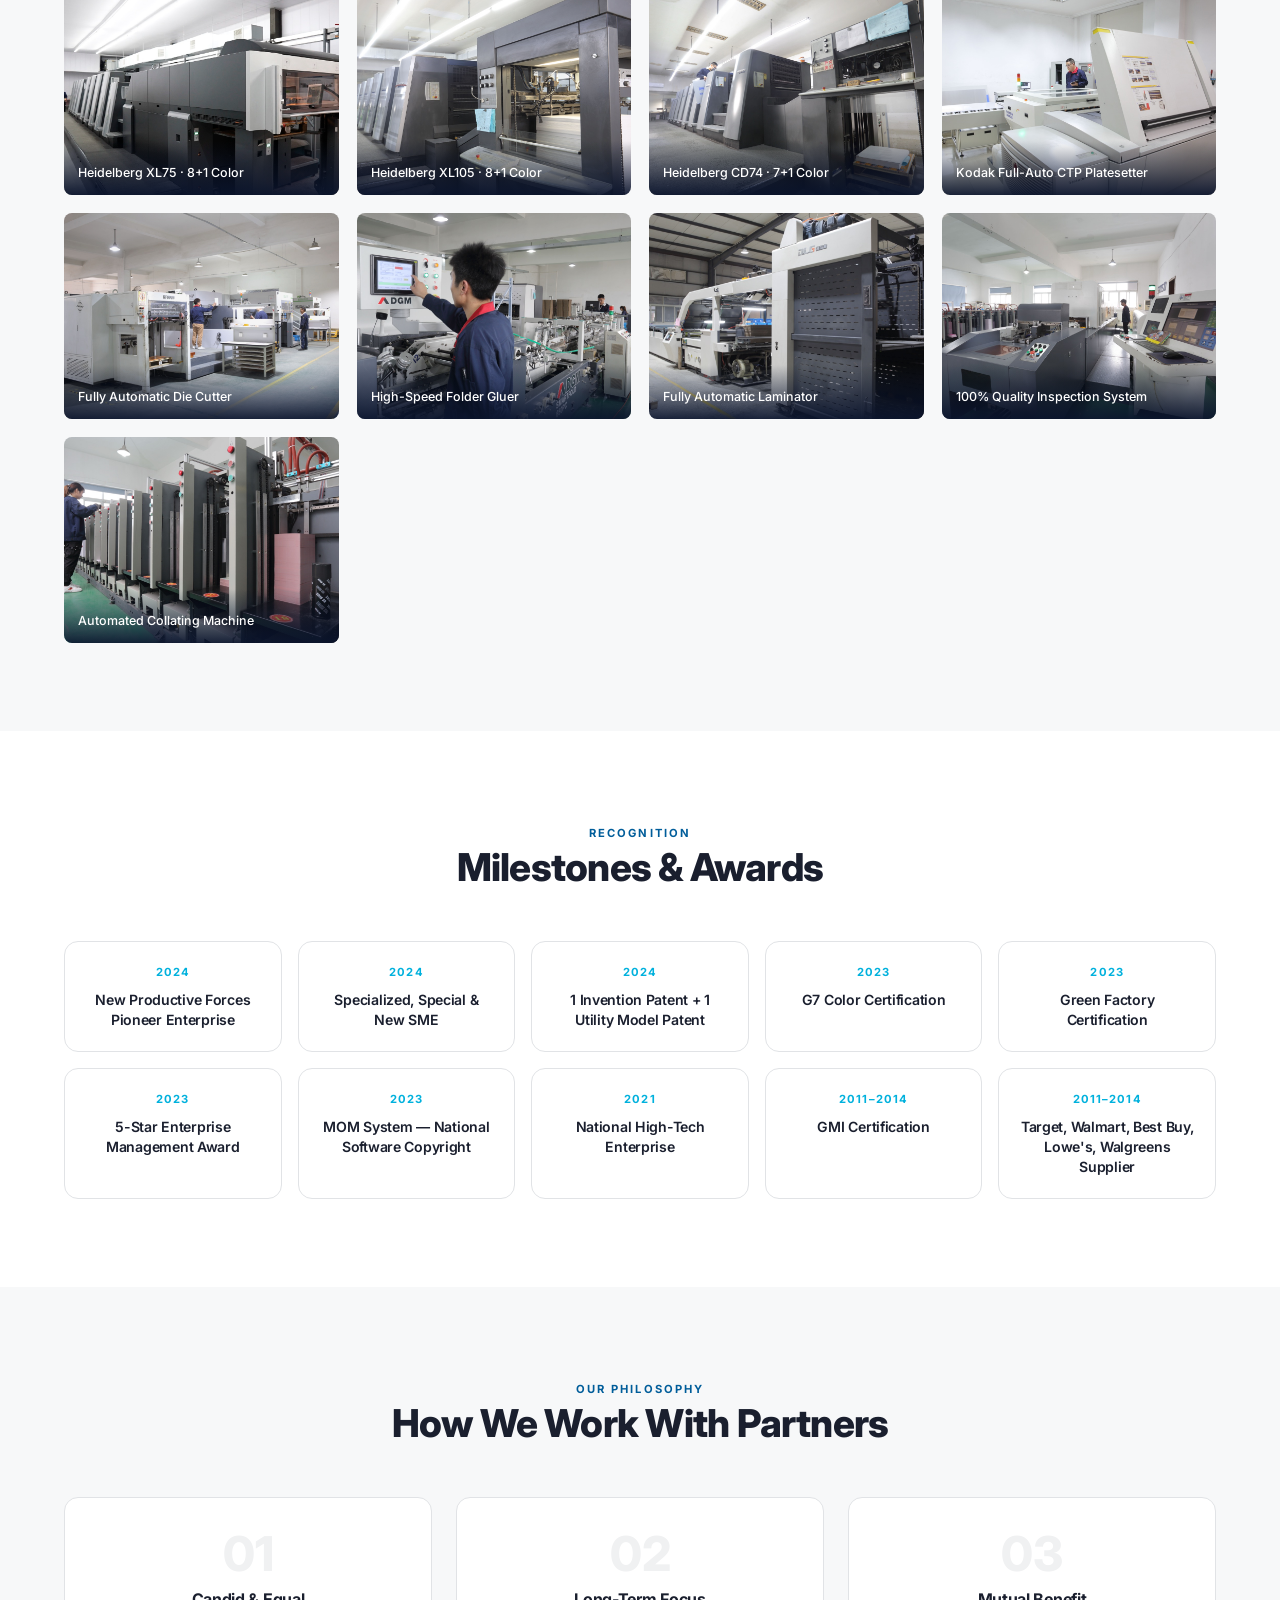
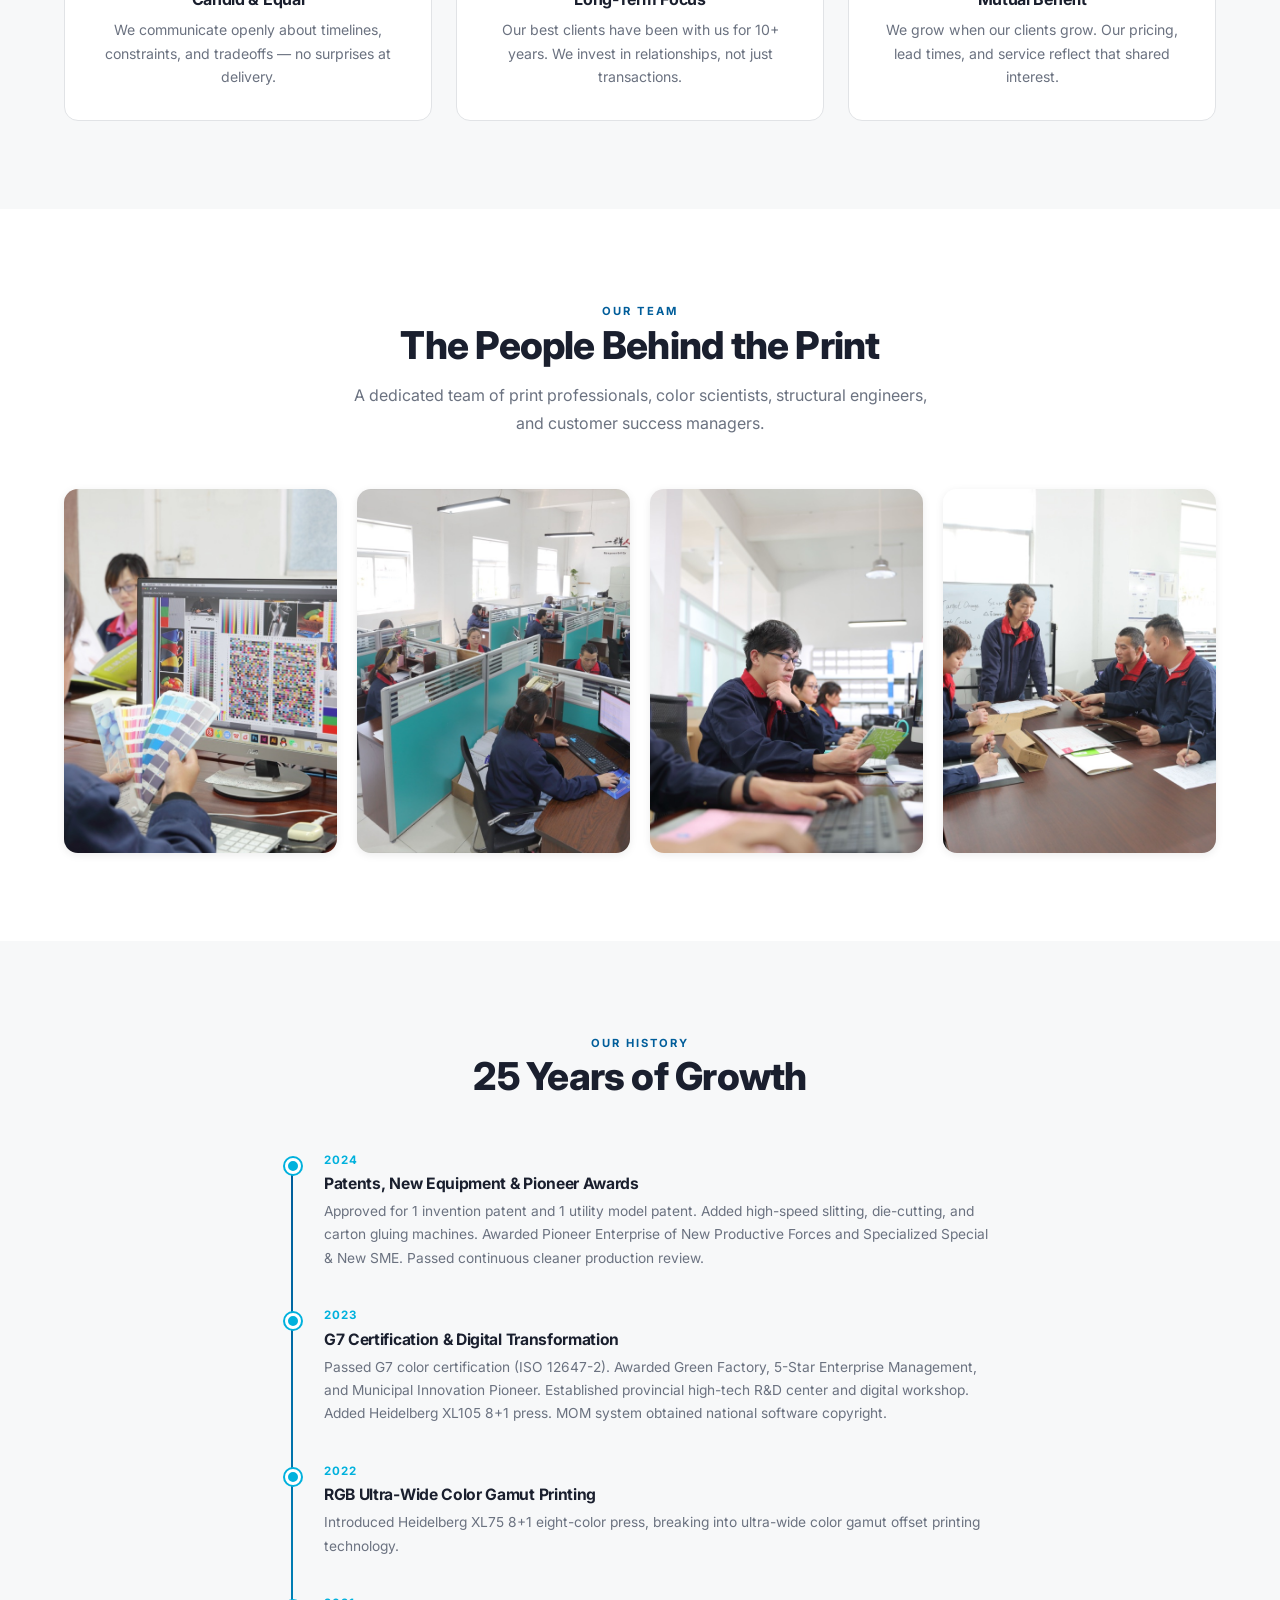
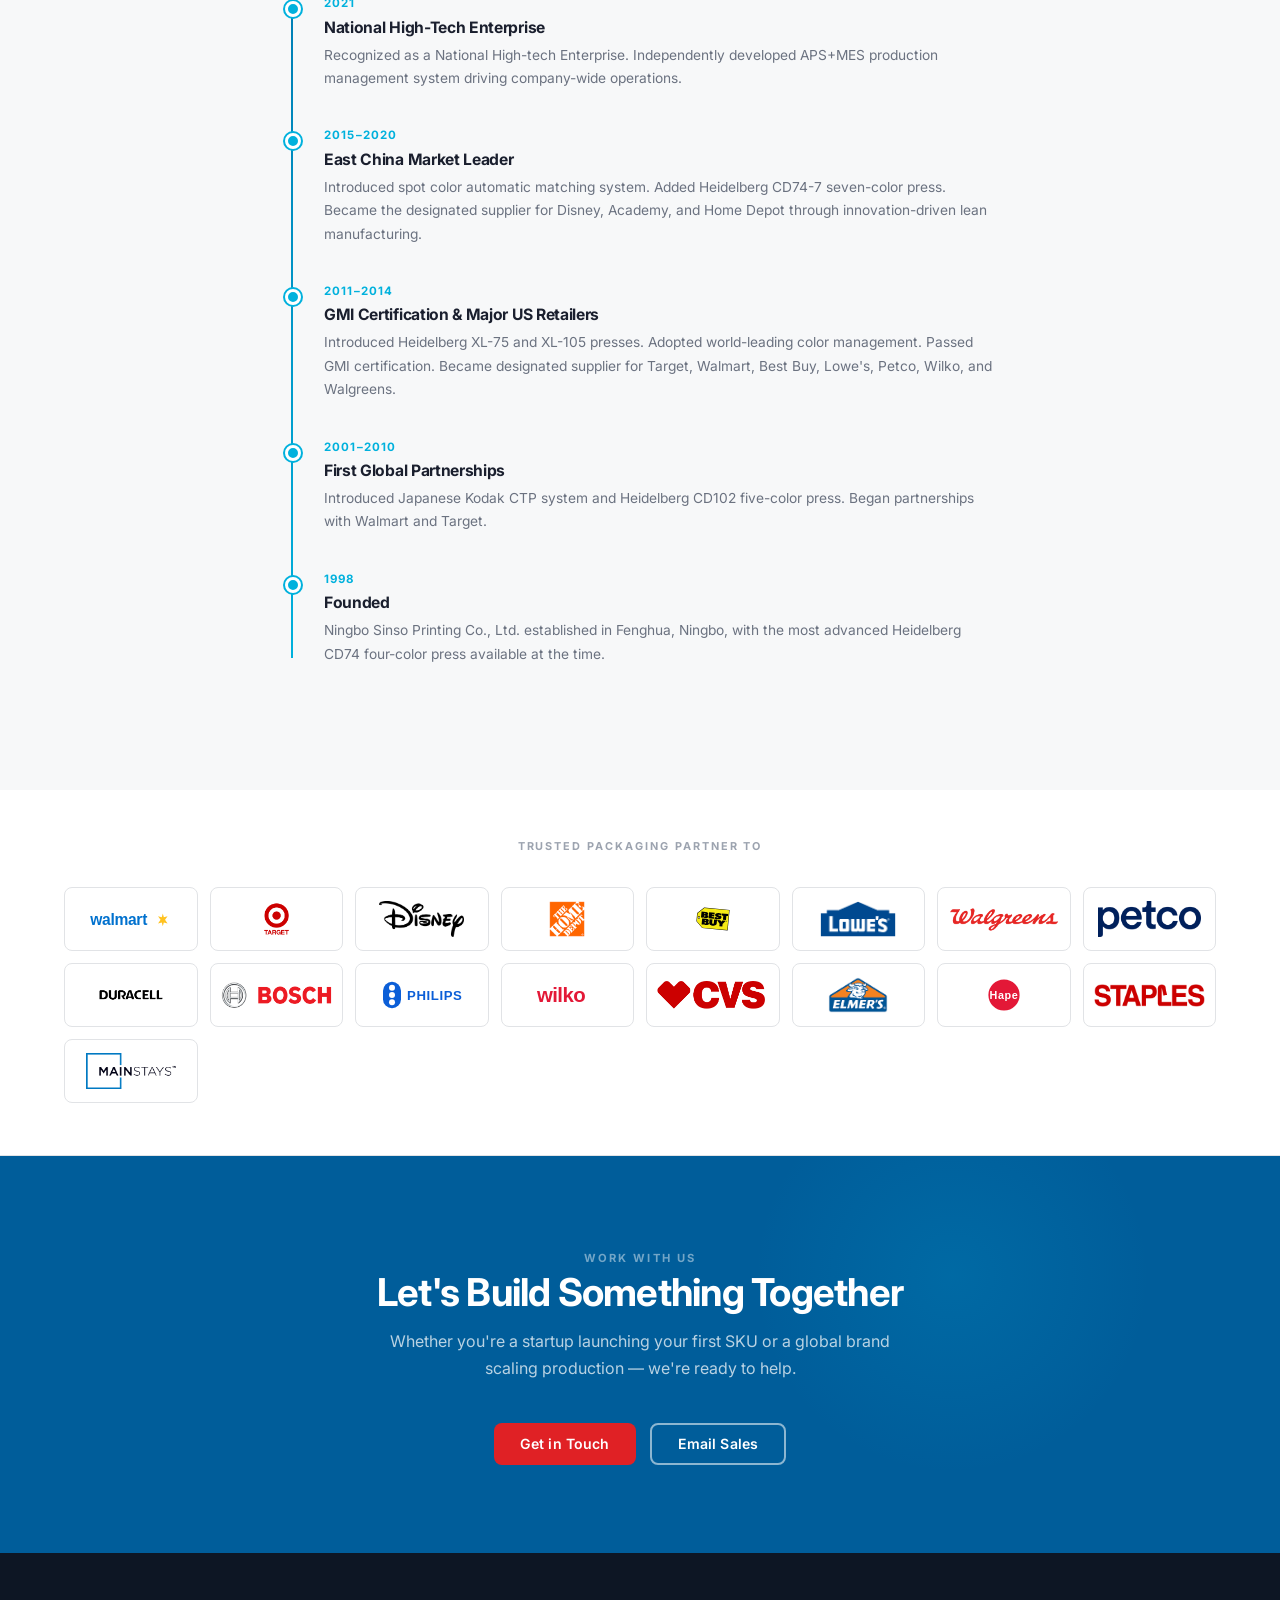
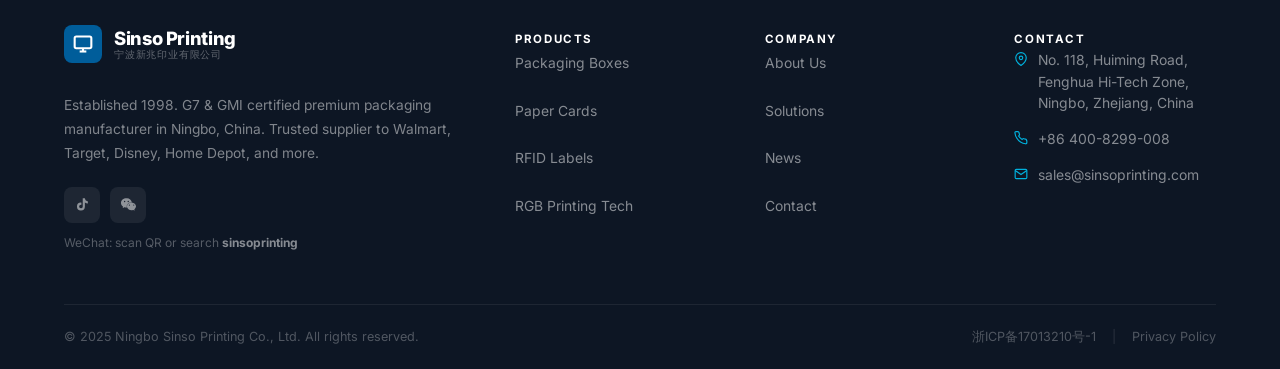
==== commit 92882f0f: "Remove eyebrow dash, email CTA, and stray Chinese text from EN - Remove ::before dash line from .eye" ====
--- a/Company-Overview.html
+++ b/Company-Overview.html
@@ -205,7 +205,7 @@
         <div class="cert-icon">
           <svg width="26" height="26" viewBox="0 0 24 24" fill="none" stroke="currentColor" stroke-width="2"><circle cx="12" cy="12" r="3"/><path d="M12 1v4M12 19v4M4.22 4.22l2.83 2.83M16.95 16.95l2.83 2.83M1 12h4M19 12h4M4.22 19.78l2.83-2.83M16.95 7.05l2.83-2.83"/></svg>
         </div>
-        <h4 data-lang="en">Specialized &amp; Special (专精特新)</h4>
+        <h4 data-lang="en">Specialized &amp; Special New Enterprise</h4>
         <h4 data-lang="zh">专精特新中小企业</h4>
         <p data-lang="en">2024 award winner for "New Productive Forces Pioneer" — recognized for innovation in manufacturing technology.</p>
         <p data-lang="zh">2024年荣获"新质生产力先锋企业"称号，获得制造技术创新认可。</p>
@@ -341,7 +341,7 @@
       </div>
       <div class="award-card">
         <div class="award-year">2024</div>
-        <h4 data-lang="en">Specialized, Special &amp; New SME (专精特新)</h4>
+        <h4 data-lang="en">Specialized, Special &amp; New SME</h4>
         <h4 data-lang="zh">专精特新中小企业</h4>
       </div>
       <div class="award-card">
--- a/css/main.css
+++ b/css/main.css
@@ -86,14 +86,6 @@
   text-transform: uppercase;
   color: var(--blue);
   margin-bottom: 16px;
-}
-.eyebrow::before {
-  content: '';
-  display: inline-block;
-  width: 20px;
-  height: 1.5px;
-  background: var(--blue);
-  flex-shrink: 0;
 }
 
 .section-header { margin-bottom: 52px; }
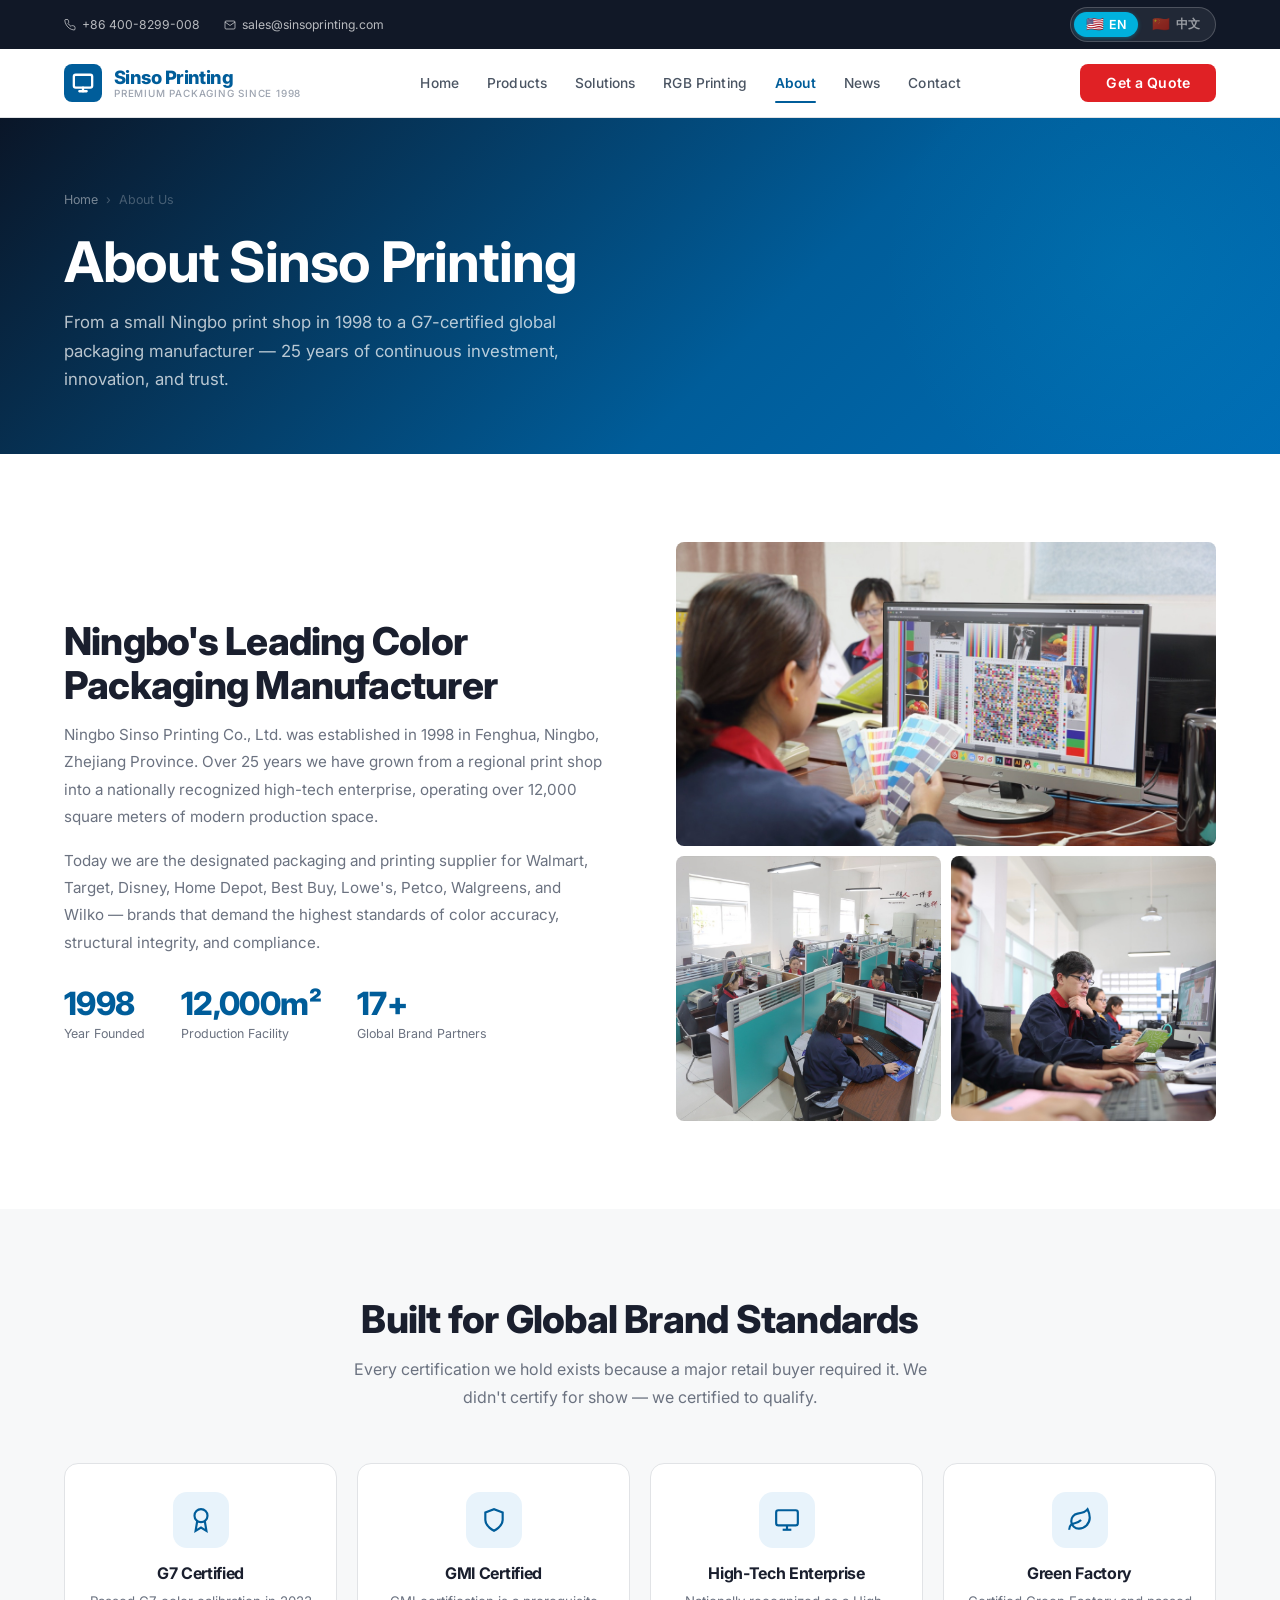
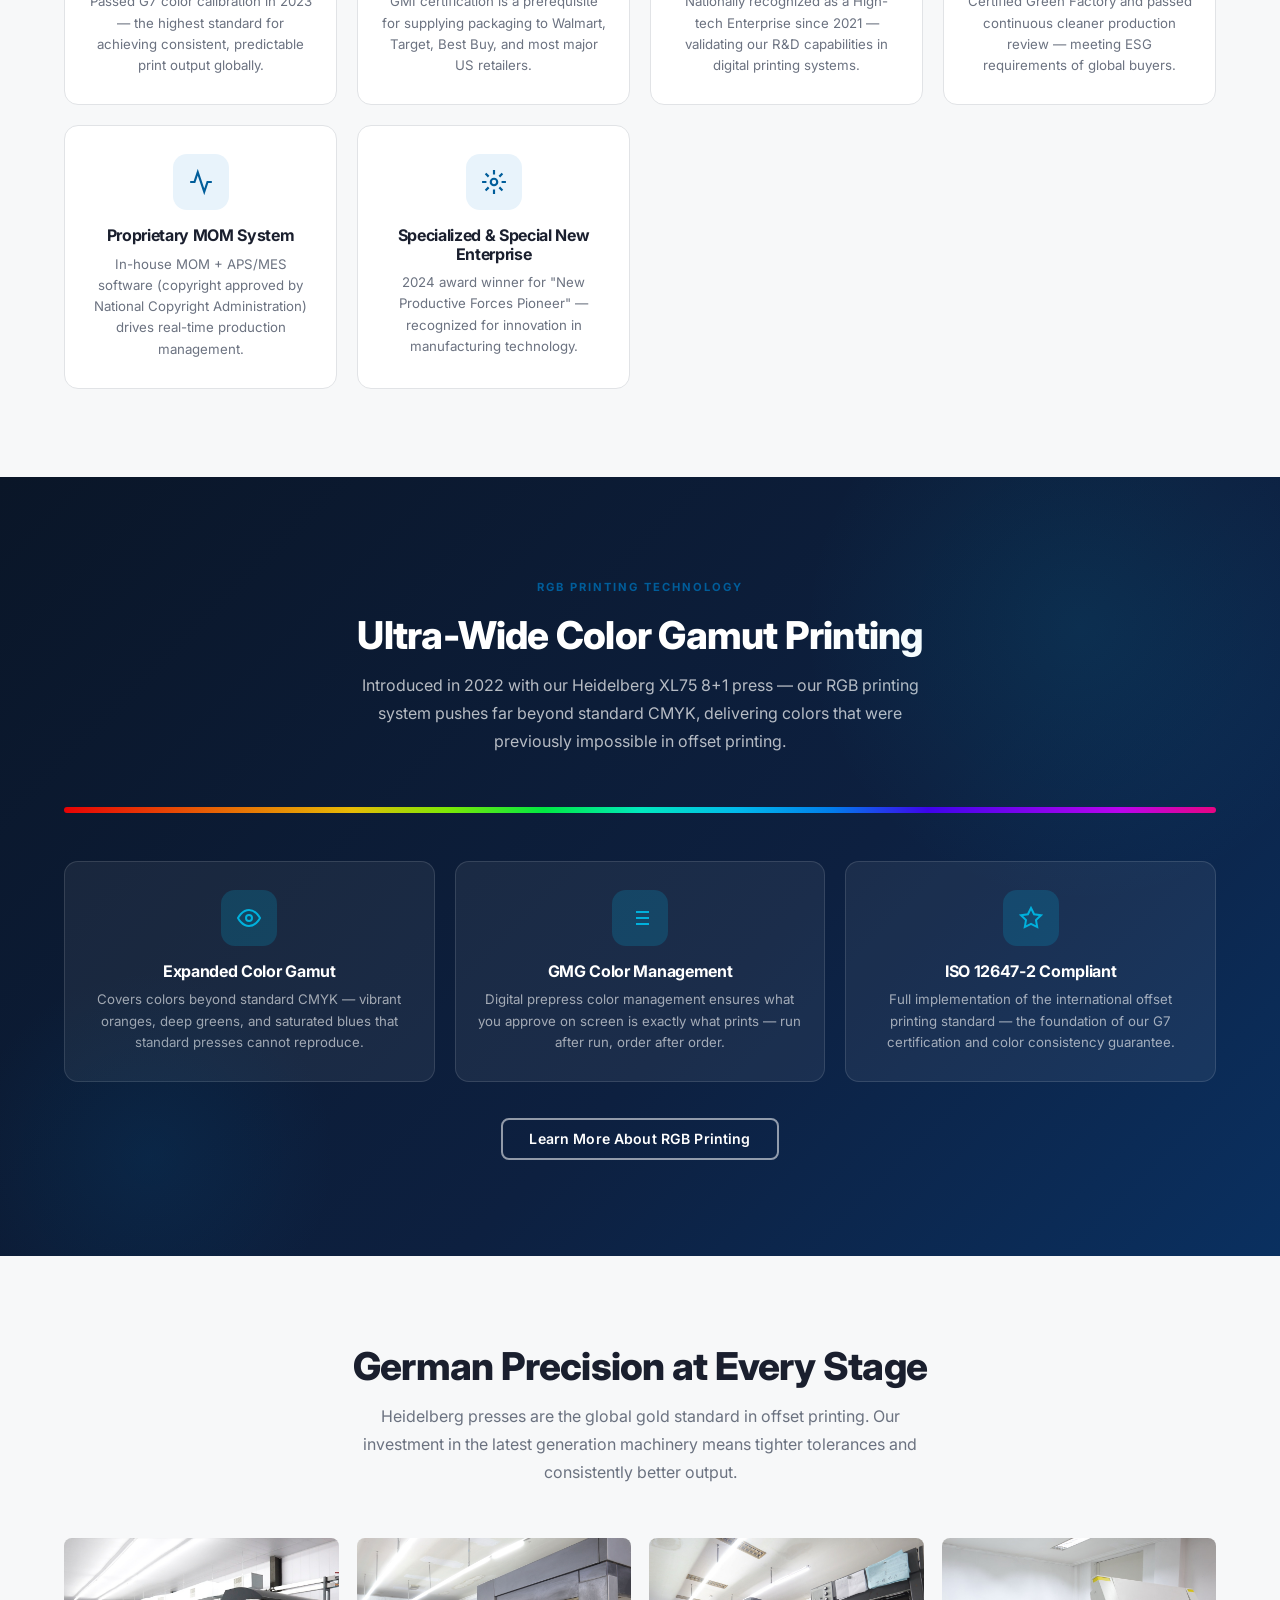
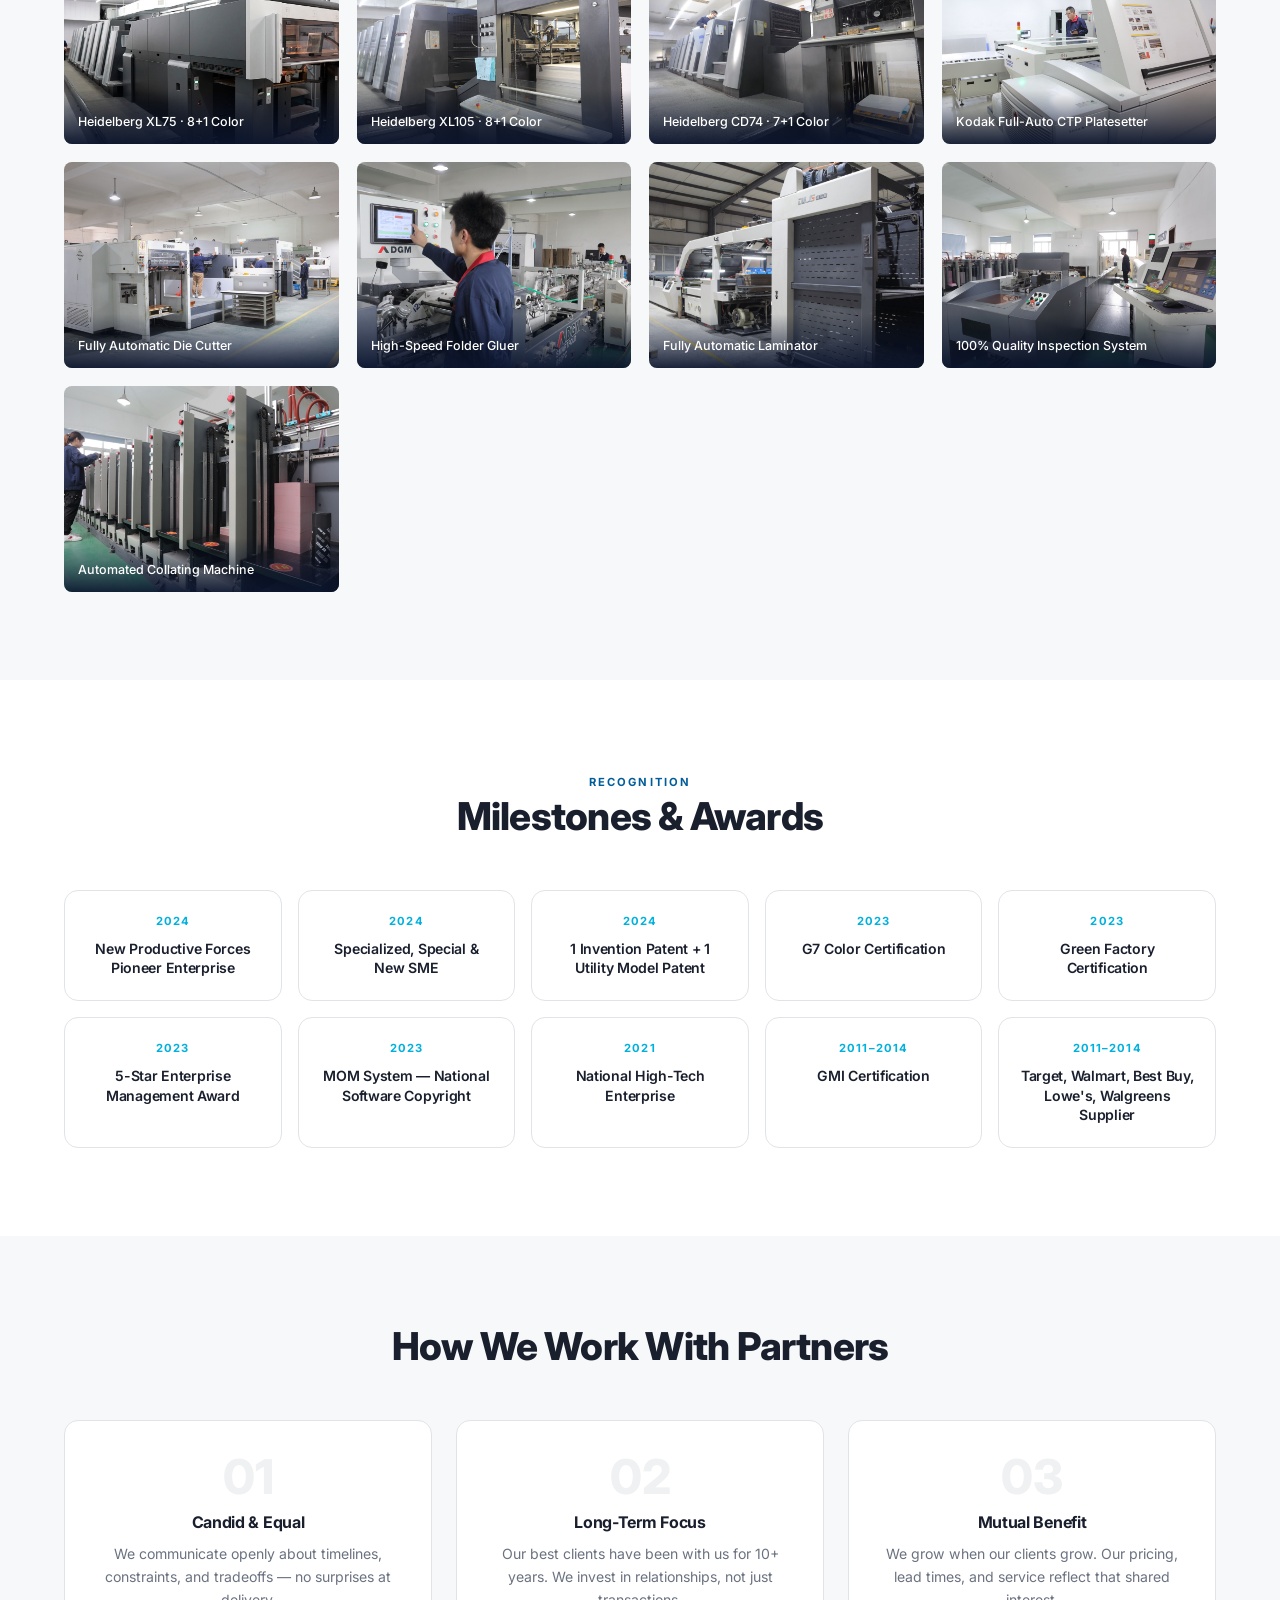
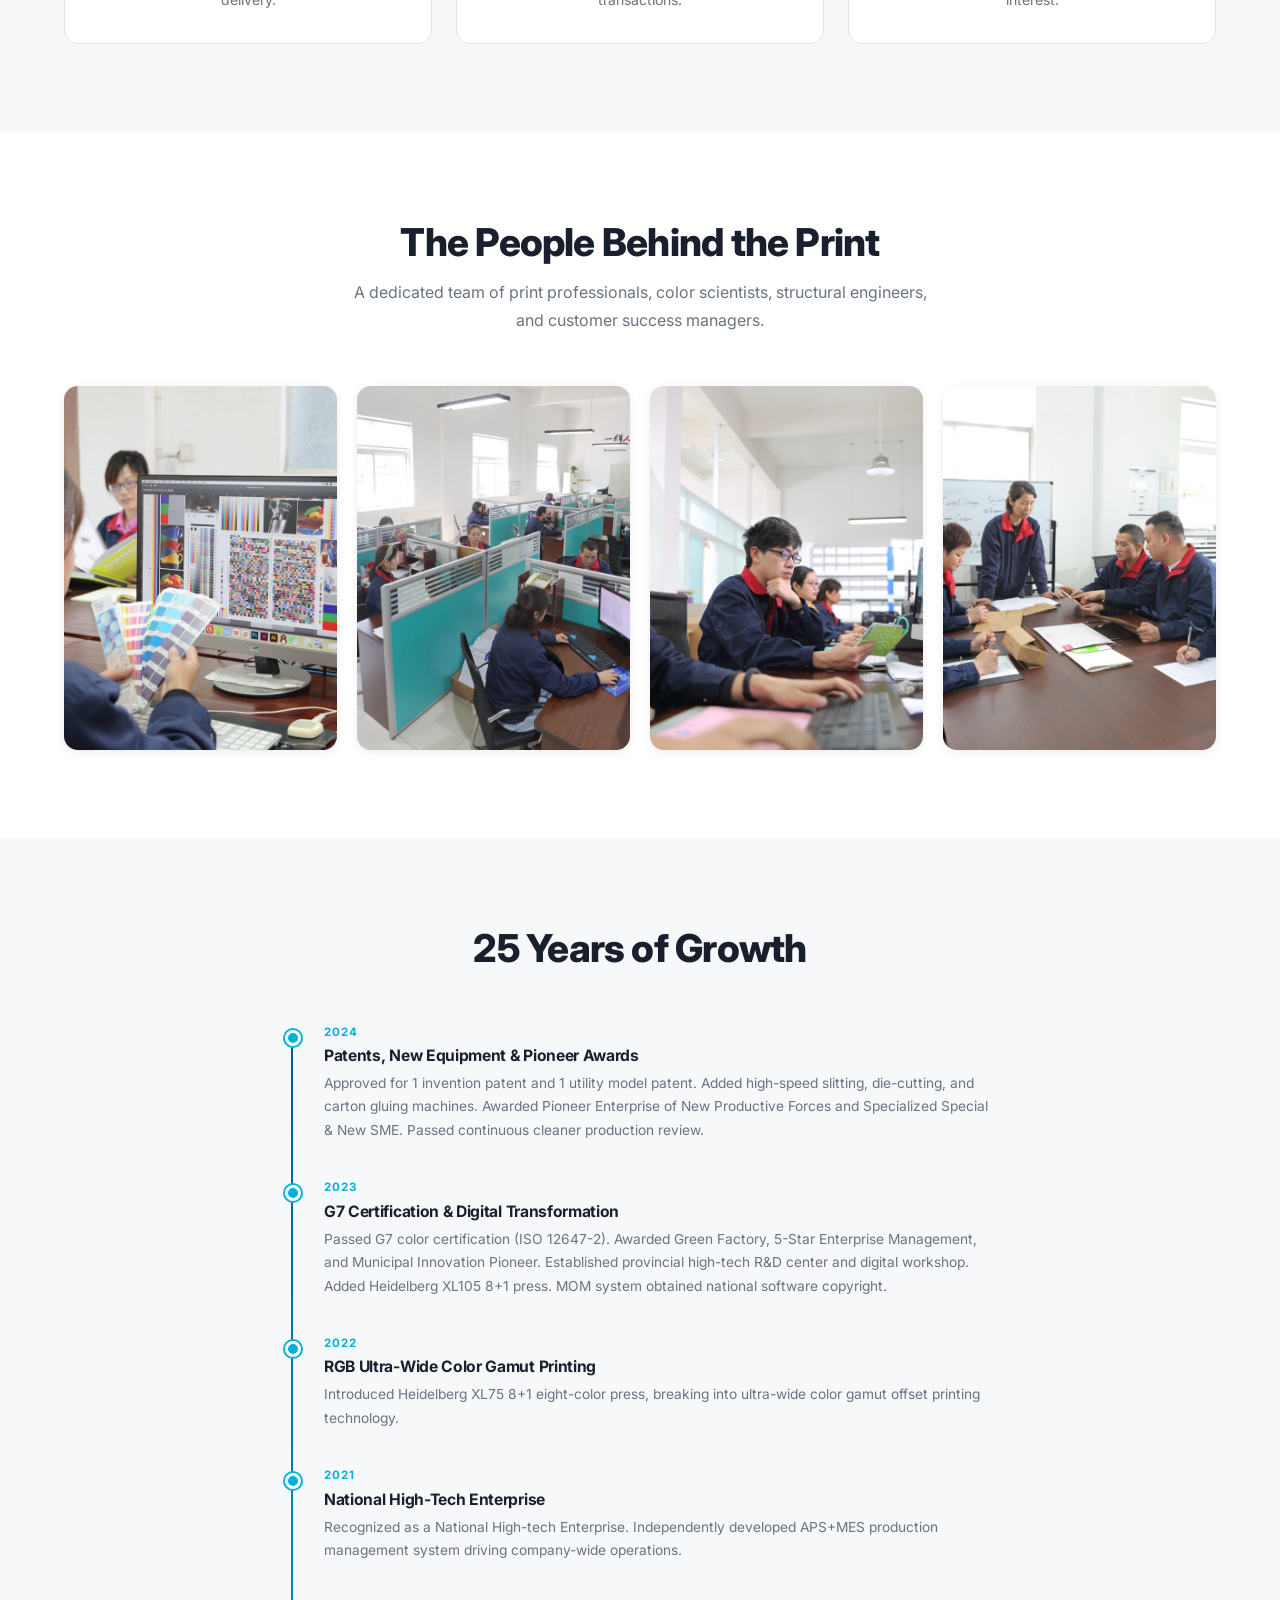
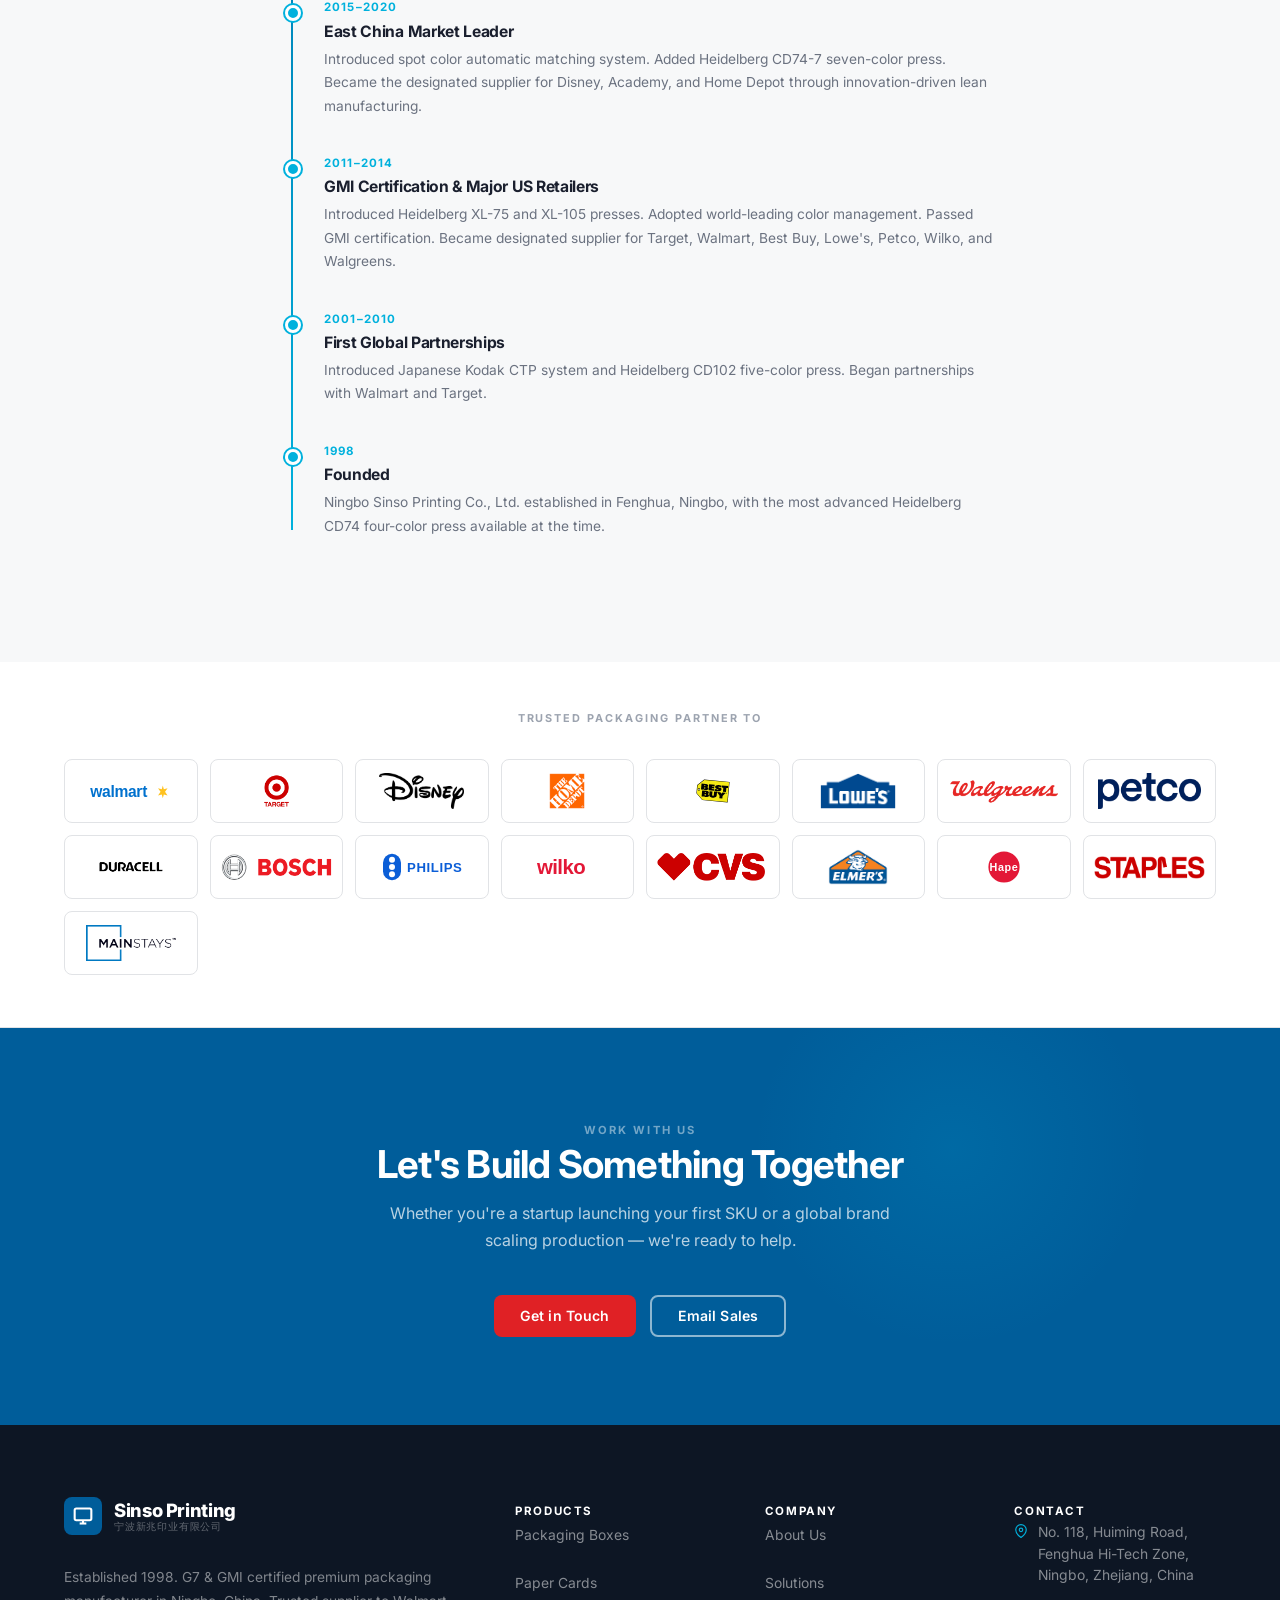
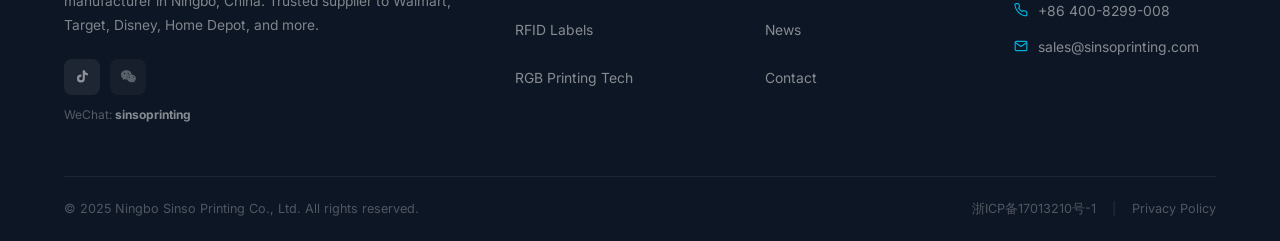
==== commit 4814a2c5: "Clean UI copy: remove placeholders, sample checkbox, redundant eyebrows - contactus.html: strip all " ====
--- a/Company-Overview.html
+++ b/Company-Overview.html
@@ -103,8 +103,7 @@
   <div class="container">
     <div class="about-intro-grid">
       <div>
-        <span class="eyebrow" data-lang="en">Our Story</span>
-        <span class="eyebrow" data-lang="zh">我们的故事</span>
+
         <h2 class="section-title" data-lang="en">Ningbo's Leading Color Packaging Manufacturer</h2>
         <h2 class="section-title" data-lang="zh">华东地区彩印包装领跑者</h2>
         <p style="color:var(--gray-500);line-height:1.8;margin-bottom:16px;font-size:0.95rem;" data-lang="en">
@@ -150,8 +149,7 @@
 <section class="section section--gray">
   <div class="container">
     <div class="section-header centered">
-      <span class="eyebrow" data-lang="en">Our Advantage</span>
-      <span class="eyebrow" data-lang="zh">我们的优势</span>
+
       <h2 class="section-title" data-lang="en">Built for Global Brand Standards</h2>
       <h2 class="section-title" data-lang="zh">达到全球品牌标准</h2>
       <p class="section-desc" data-lang="en">Every certification we hold exists because a major retail buyer required it. We didn't certify for show — we certified to qualify.</p>
@@ -267,8 +265,7 @@
 <section class="section section--gray">
   <div class="container">
     <div class="section-header centered">
-      <span class="eyebrow" data-lang="en">Our Equipment</span>
-      <span class="eyebrow" data-lang="zh">我们的设备</span>
+
       <h2 class="section-title" data-lang="en">German Precision at Every Stage</h2>
       <h2 class="section-title" data-lang="zh">每个环节的德国精密工艺</h2>
       <p class="section-desc" data-lang="en">Heidelberg presses are the global gold standard in offset printing. Our investment in the latest generation machinery means tighter tolerances and consistently better output.</p>
@@ -390,8 +387,7 @@
 <section class="section section--gray">
   <div class="container">
     <div class="section-header centered">
-      <span class="eyebrow" data-lang="en">Our Philosophy</span>
-      <span class="eyebrow" data-lang="zh">我们的理念</span>
+
       <h2 class="section-title" data-lang="en">How We Work With Partners</h2>
       <h2 class="section-title" data-lang="zh">我们如何与合作伙伴共事</h2>
     </div>
@@ -425,8 +421,7 @@
 <section class="section">
   <div class="container">
     <div class="section-header centered">
-      <span class="eyebrow" data-lang="en">Our Team</span>
-      <span class="eyebrow" data-lang="zh">我们的团队</span>
+
       <h2 class="section-title" data-lang="en">The People Behind the Print</h2>
       <h2 class="section-title" data-lang="zh">印刷背后的人</h2>
       <p class="section-desc" data-lang="en">A dedicated team of print professionals, color scientists, structural engineers, and customer success managers.</p>
@@ -445,8 +440,7 @@
 <section class="section section--gray">
   <div class="container">
     <div class="section-header centered">
-      <span class="eyebrow" data-lang="en">Our History</span>
-      <span class="eyebrow" data-lang="zh">发展历程</span>
+
       <h2 class="section-title" data-lang="en">25 Years of Growth</h2>
       <h2 class="section-title" data-lang="zh">25年发展历程</h2>
     </div>
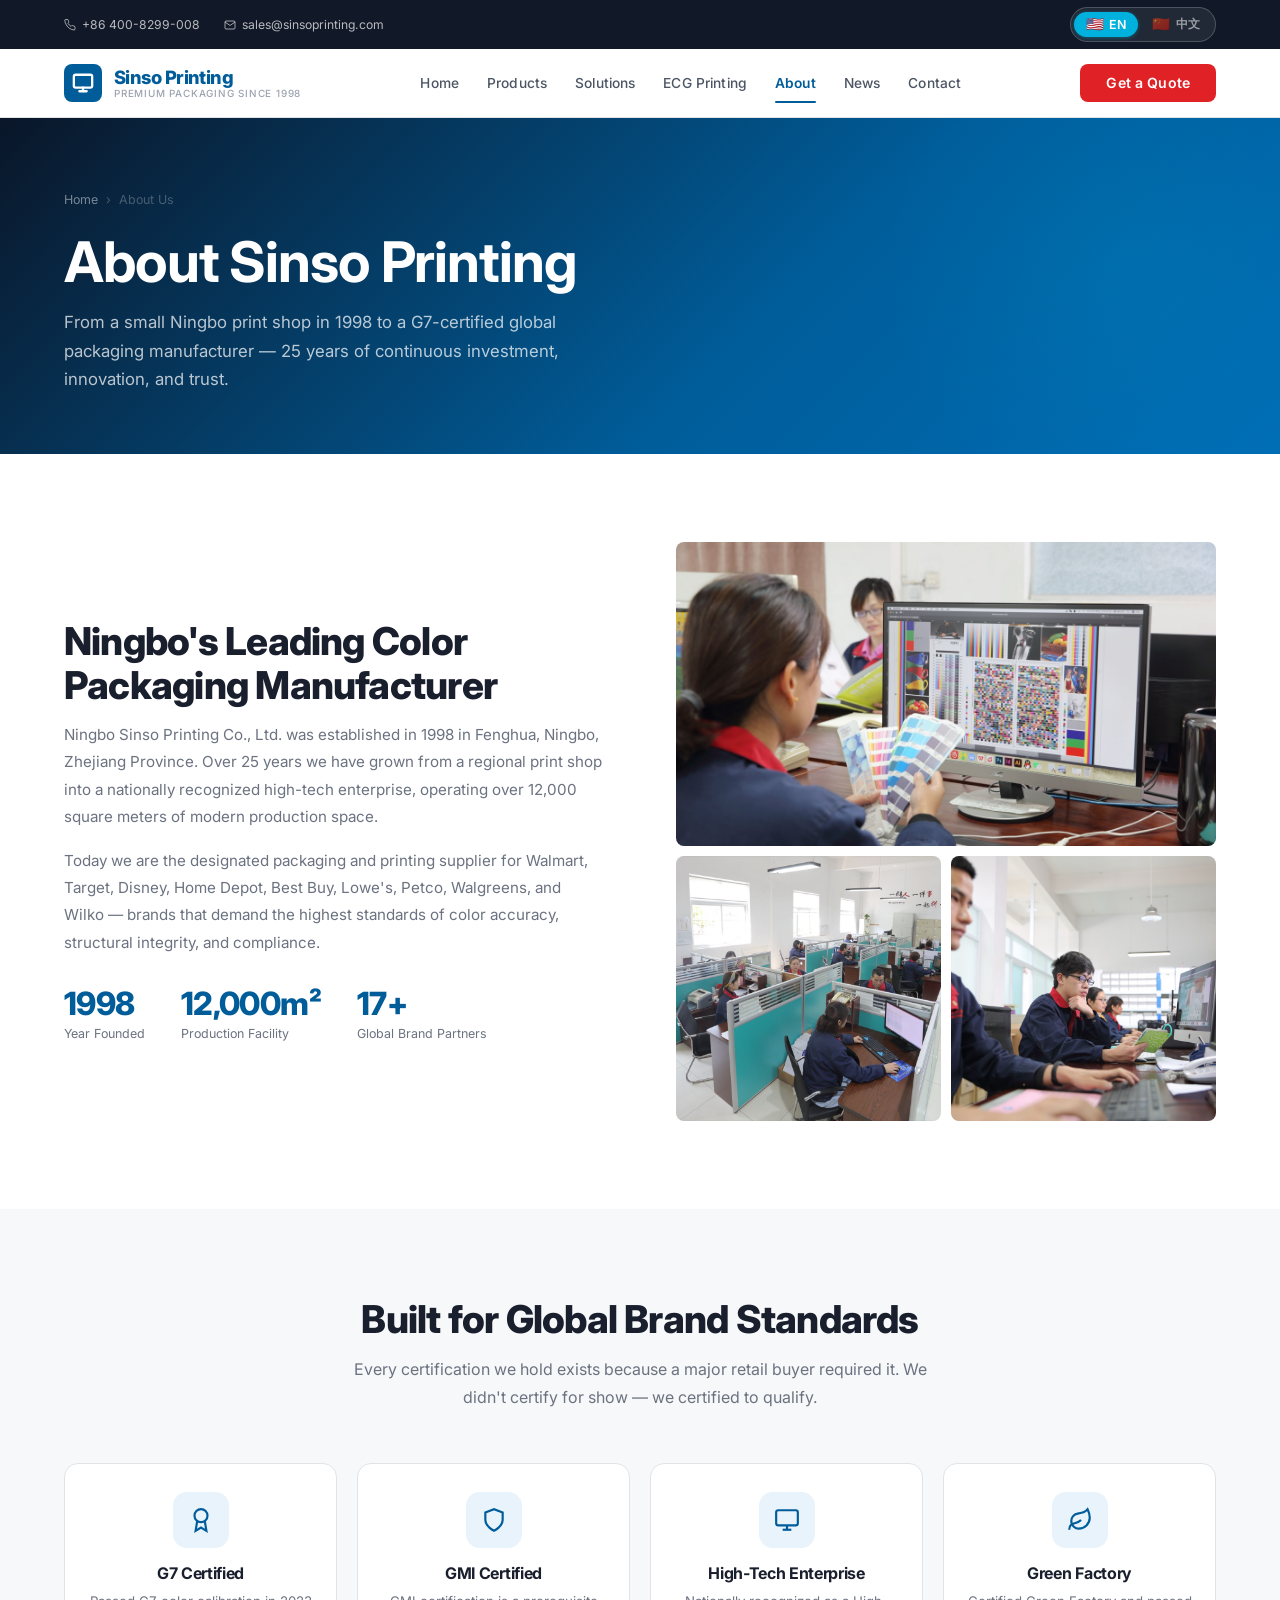
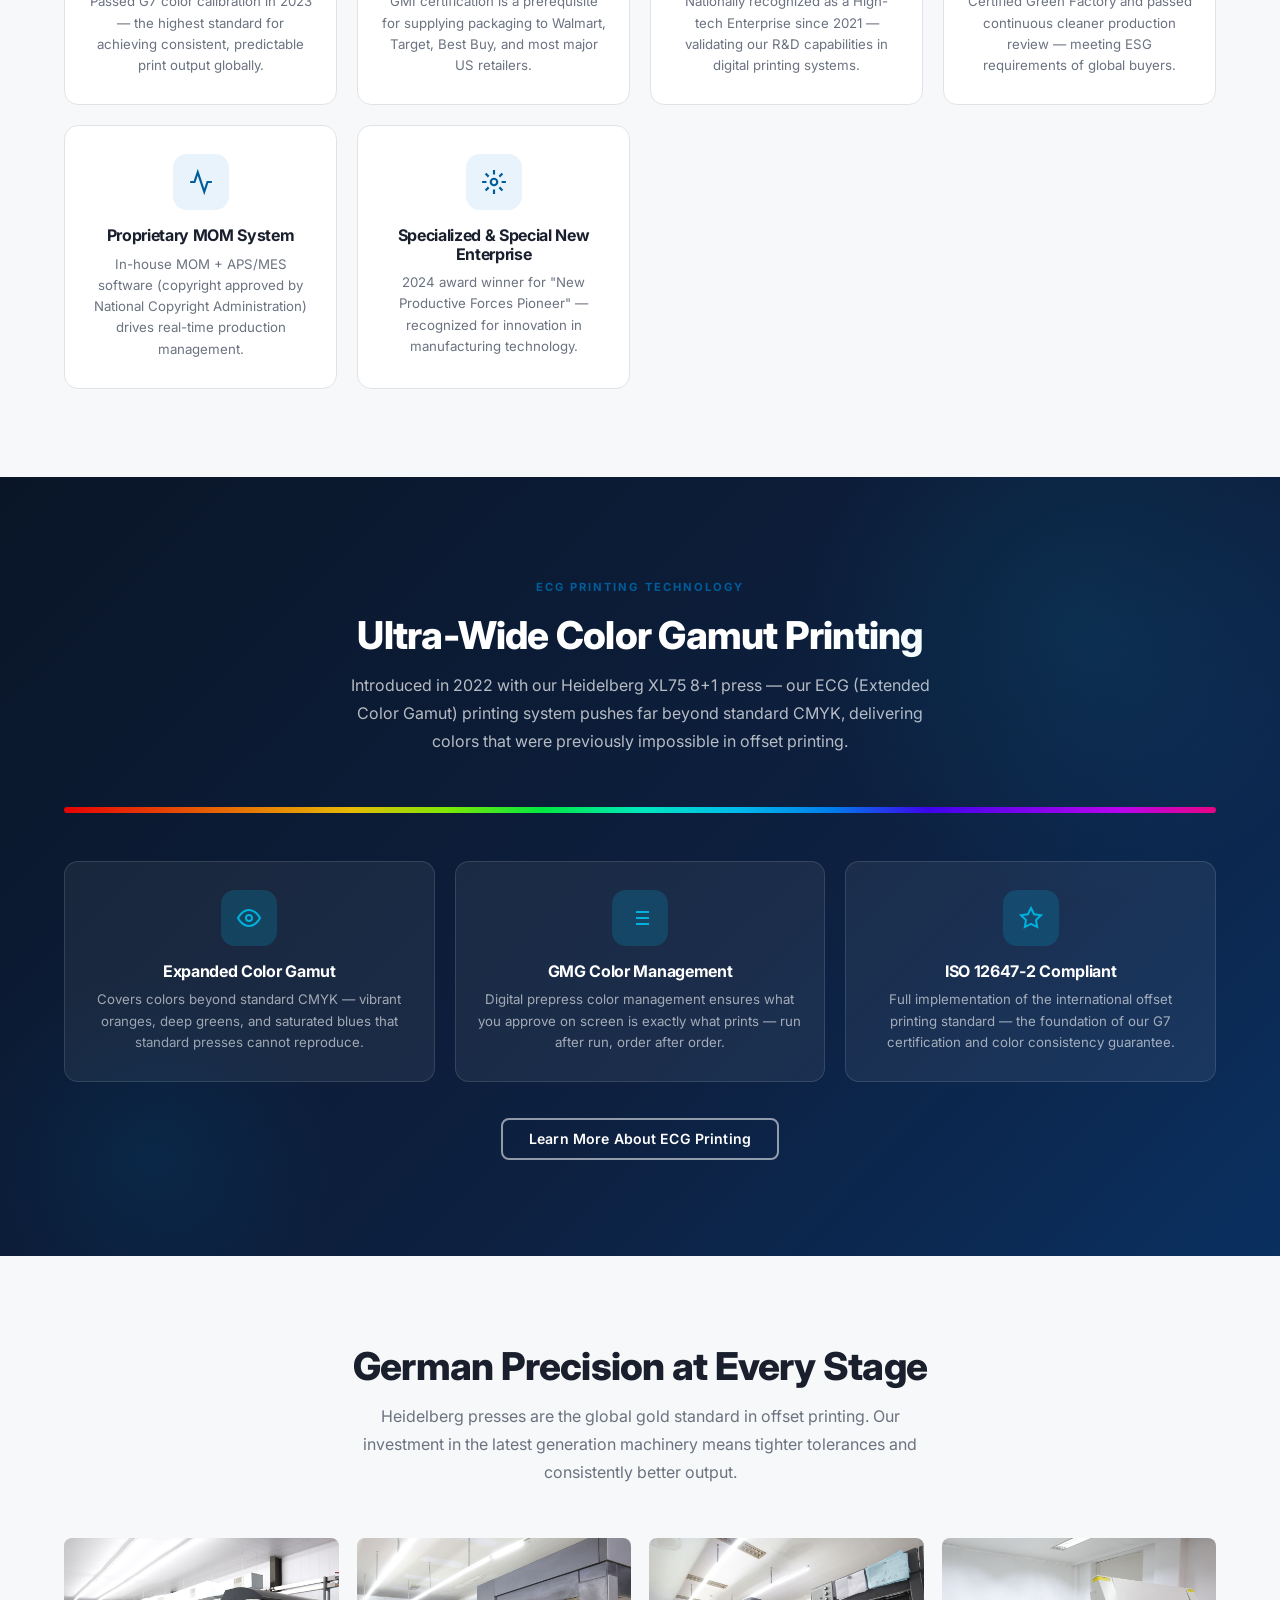
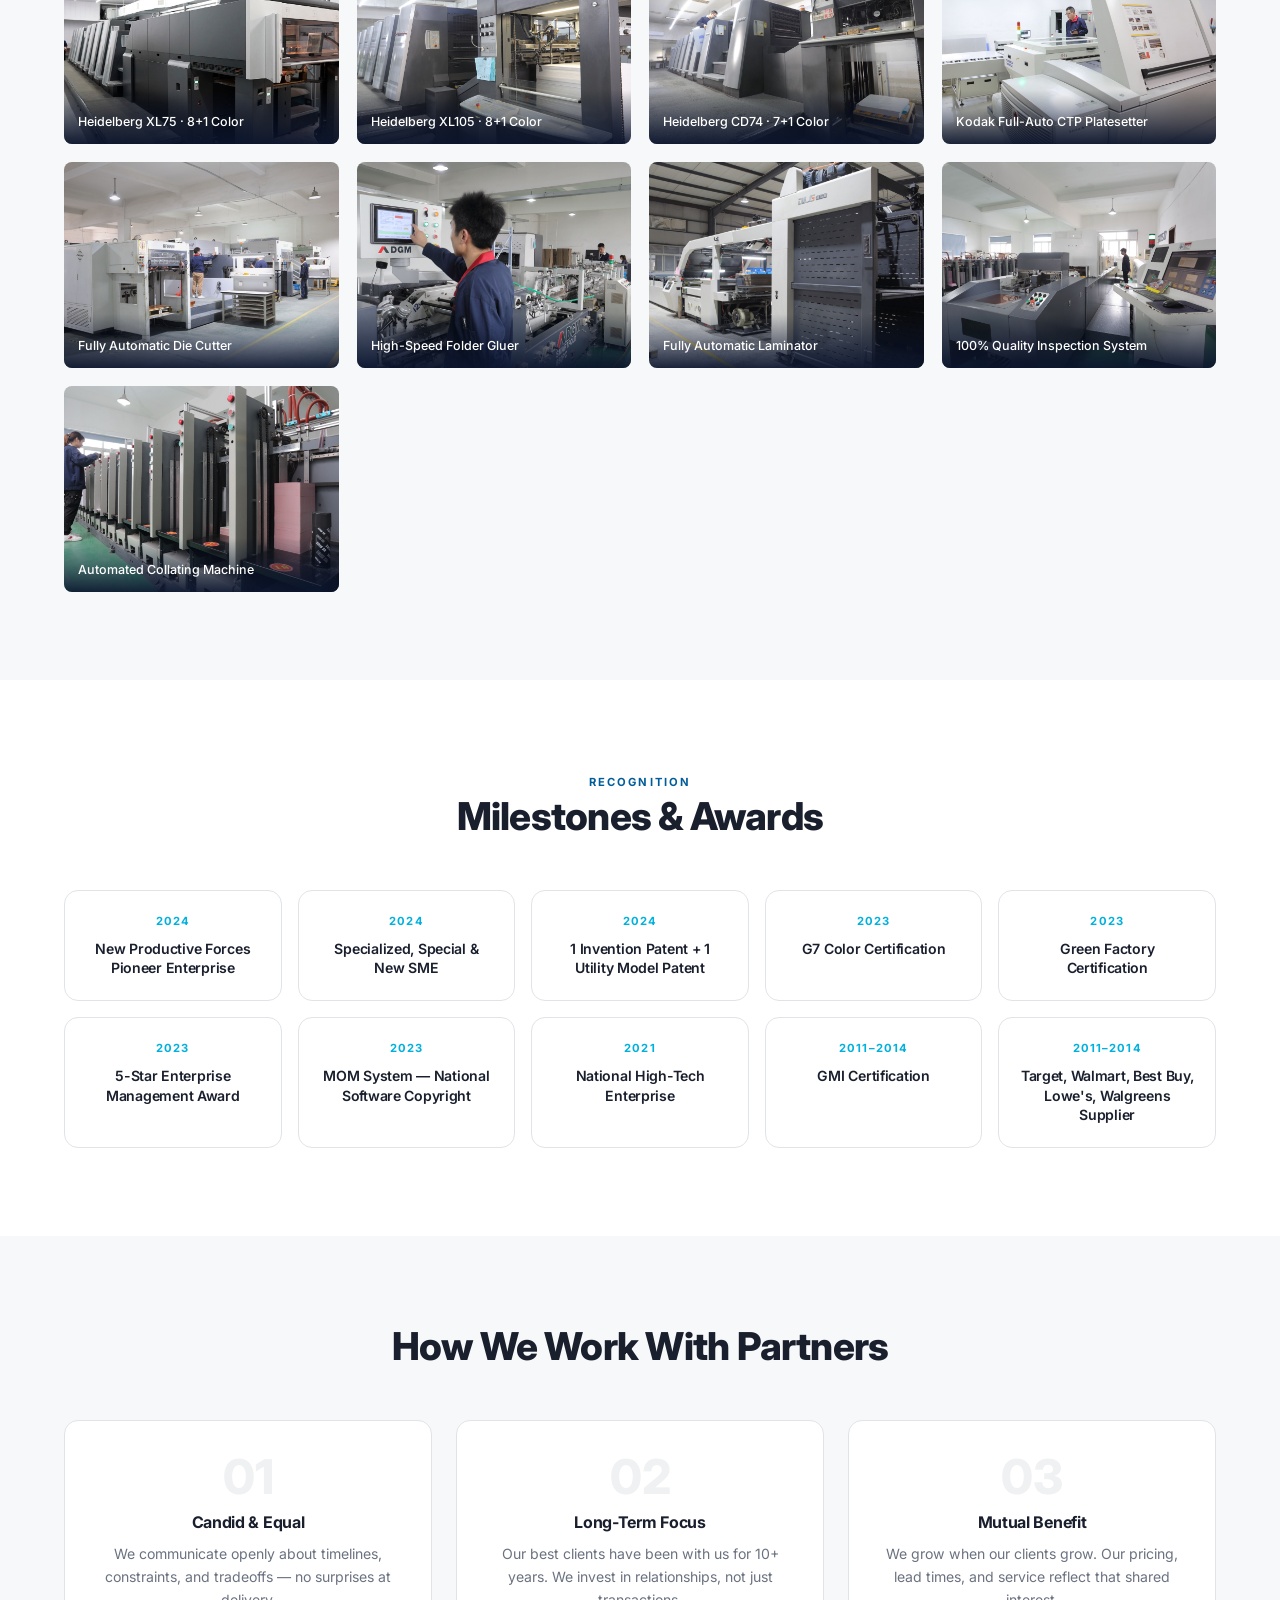
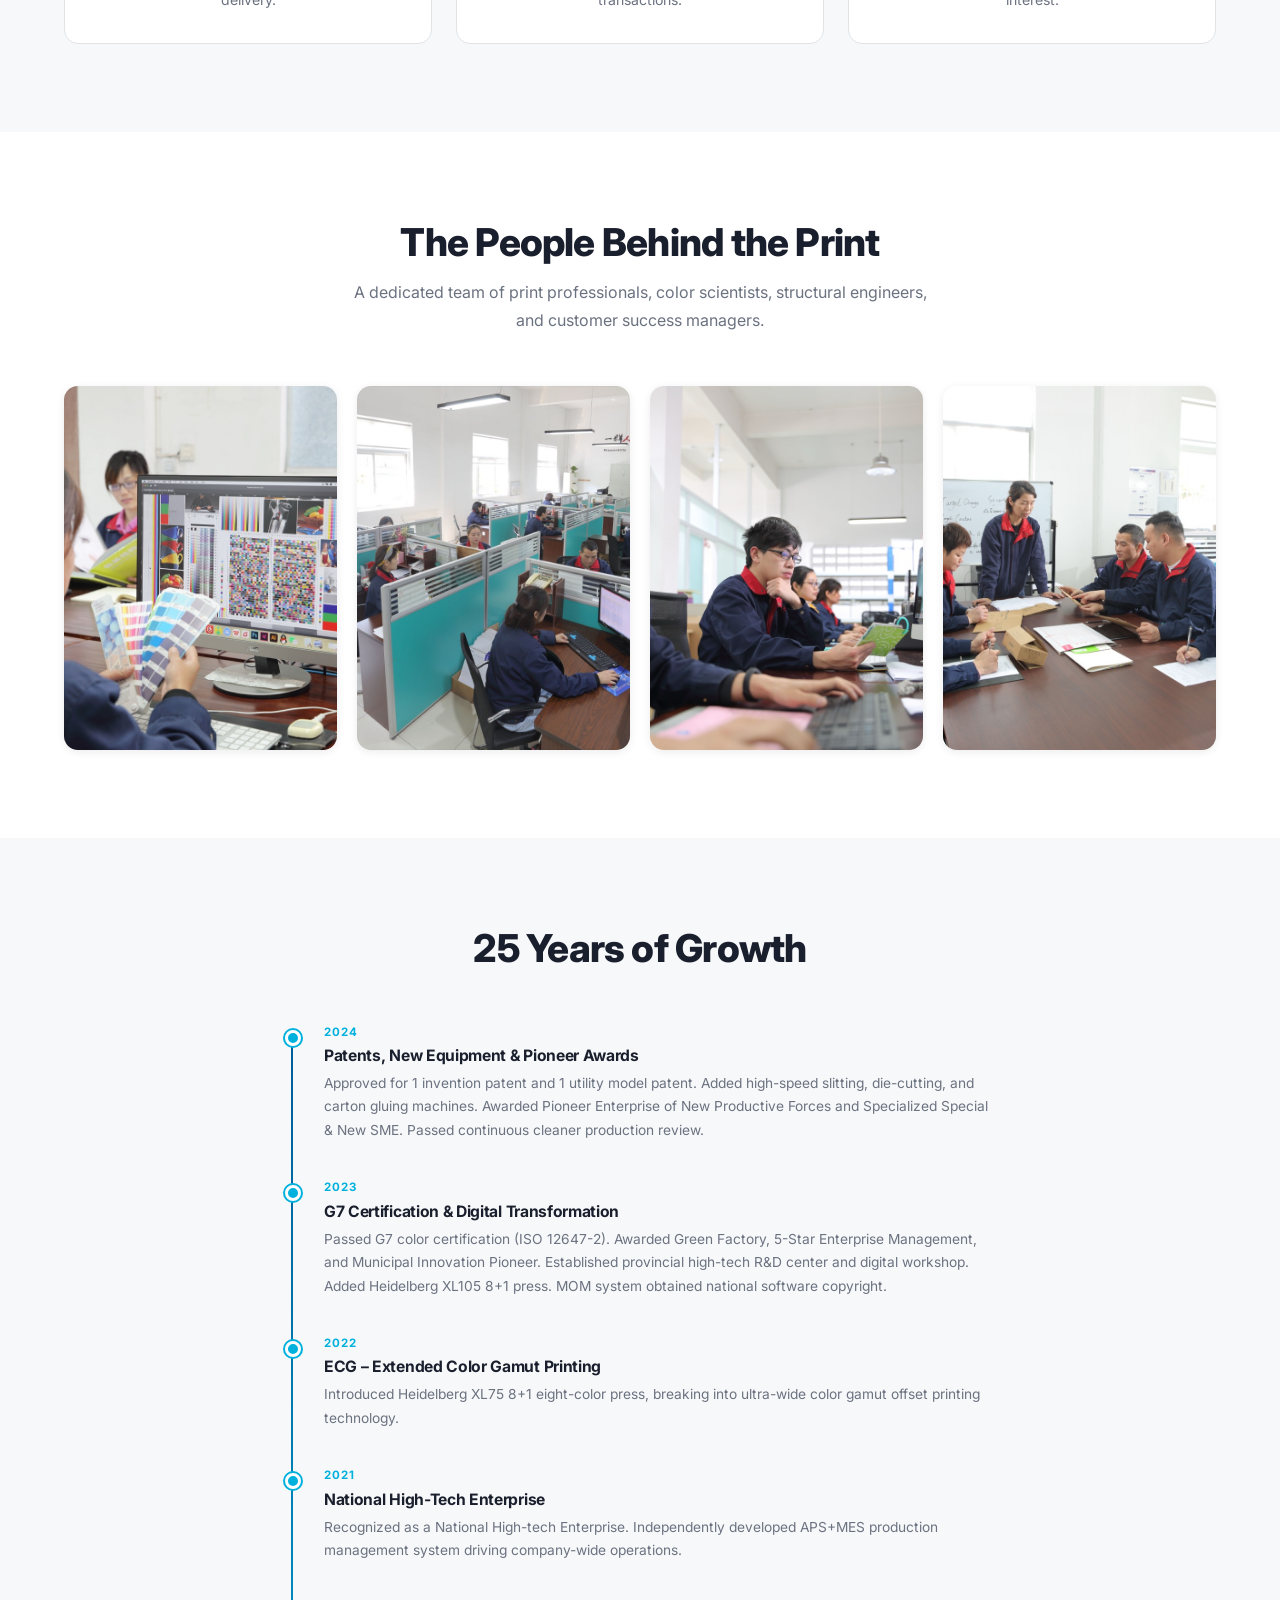
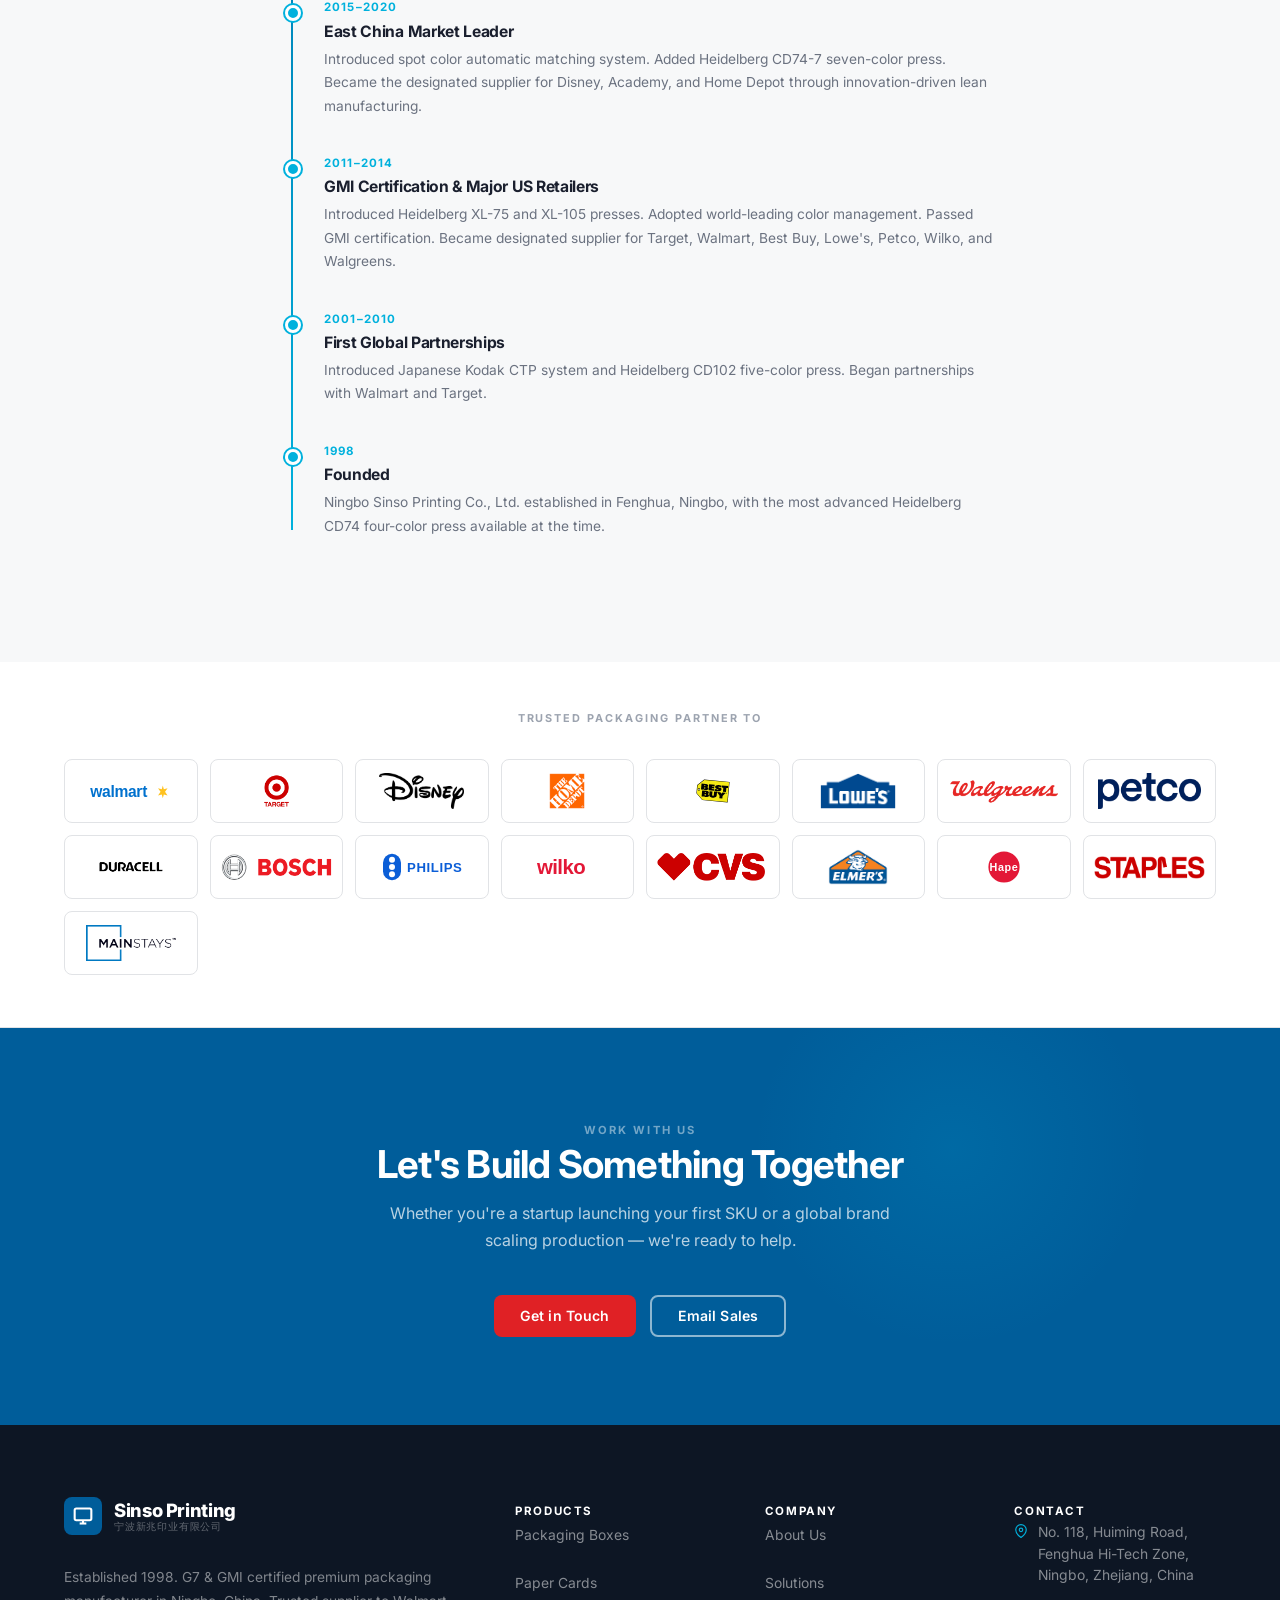
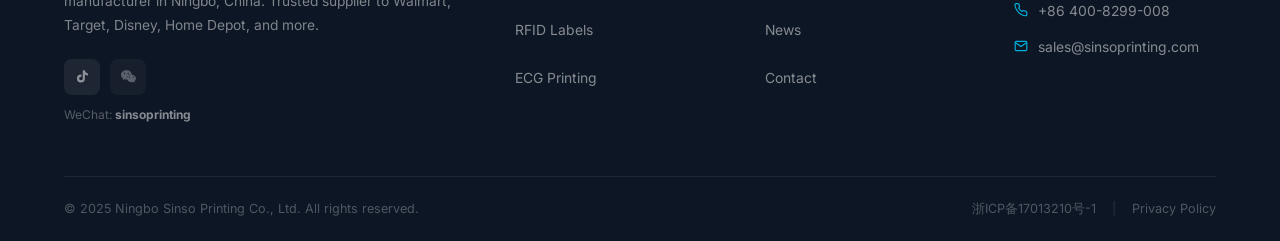
==== commit 1768ba24: "Rename RGB → ECG (Extended Color Gamut Printing) site-wide Per feedback: update all display text fro" ====
--- a/Company-Overview.html
+++ b/Company-Overview.html
@@ -216,11 +216,11 @@
 <section class="tech-section">
   <div class="container">
     <div class="section-header centered">
-      <span class="eyebrow">RGB Printing Technology</span>
+      <span class="eyebrow">ECG Printing Technology</span>
       <h2 class="section-title section-title--light" data-lang="en">Ultra-Wide Color Gamut Printing</h2>
       <h2 class="section-title section-title--light" data-lang="zh">超广色域印刷技术</h2>
-      <p class="section-desc section-desc--light" data-lang="en">Introduced in 2022 with our Heidelberg XL75 8+1 press — our RGB printing system pushes far beyond standard CMYK, delivering colors that were previously impossible in offset printing.</p>
-      <p class="section-desc section-desc--light" data-lang="zh">2022年随海德堡XL75 8+1印刷机引进，我们的RGB印刷系统远超标准CMYK——实现传统胶印中无法达到的色彩。</p>
+      <p class="section-desc section-desc--light" data-lang="en">Introduced in 2022 with our Heidelberg XL75 8+1 press — our ECG (Extended Color Gamut) printing system pushes far beyond standard CMYK, delivering colors that were previously impossible in offset printing.</p>
+      <p class="section-desc section-desc--light" data-lang="zh">2022年随海德堡XL75 8+1印刷机引进，我们的ECG超广色域印刷系统远超标准CMYK——实现传统胶印中无法达到的色彩。</p>
     </div>
 
     <div class="rgb-bar" aria-hidden="true"></div>
@@ -255,8 +255,8 @@
       </div>
     </div>
     <div style="text-align:center;margin-top:36px;">
-      <a href="rgb-printing.html" class="btn btn-outline" data-lang="en">Learn More About RGB Printing</a>
-      <a href="rgb-printing.html" class="btn btn-outline" data-lang="zh">了解更多RGB印刷</a>
+      <a href="rgb-printing.html" class="btn btn-outline" data-lang="en">Learn More About ECG Printing</a>
+      <a href="rgb-printing.html" class="btn btn-outline" data-lang="zh">了解更多ECG印刷</a>
     </div>
   </div>
 </section>
@@ -462,8 +462,8 @@
         </div>
         <div class="timeline-item">
           <div class="timeline-year">2022</div>
-          <h4 data-lang="en">RGB Ultra-Wide Color Gamut Printing</h4>
-          <h4 data-lang="zh">RGB超广色域印刷</h4>
+          <h4 data-lang="en">ECG – Extended Color Gamut Printing</h4>
+          <h4 data-lang="zh">ECG超广色域印刷</h4>
           <p data-lang="en">Introduced Heidelberg XL75 8+1 eight-color press, breaking into ultra-wide color gamut offset printing technology.</p>
           <p data-lang="zh">引进海德堡XL75 8+1八色机，突破传统印刷，踏入超广色域胶印新技术领域。</p>
         </div>
